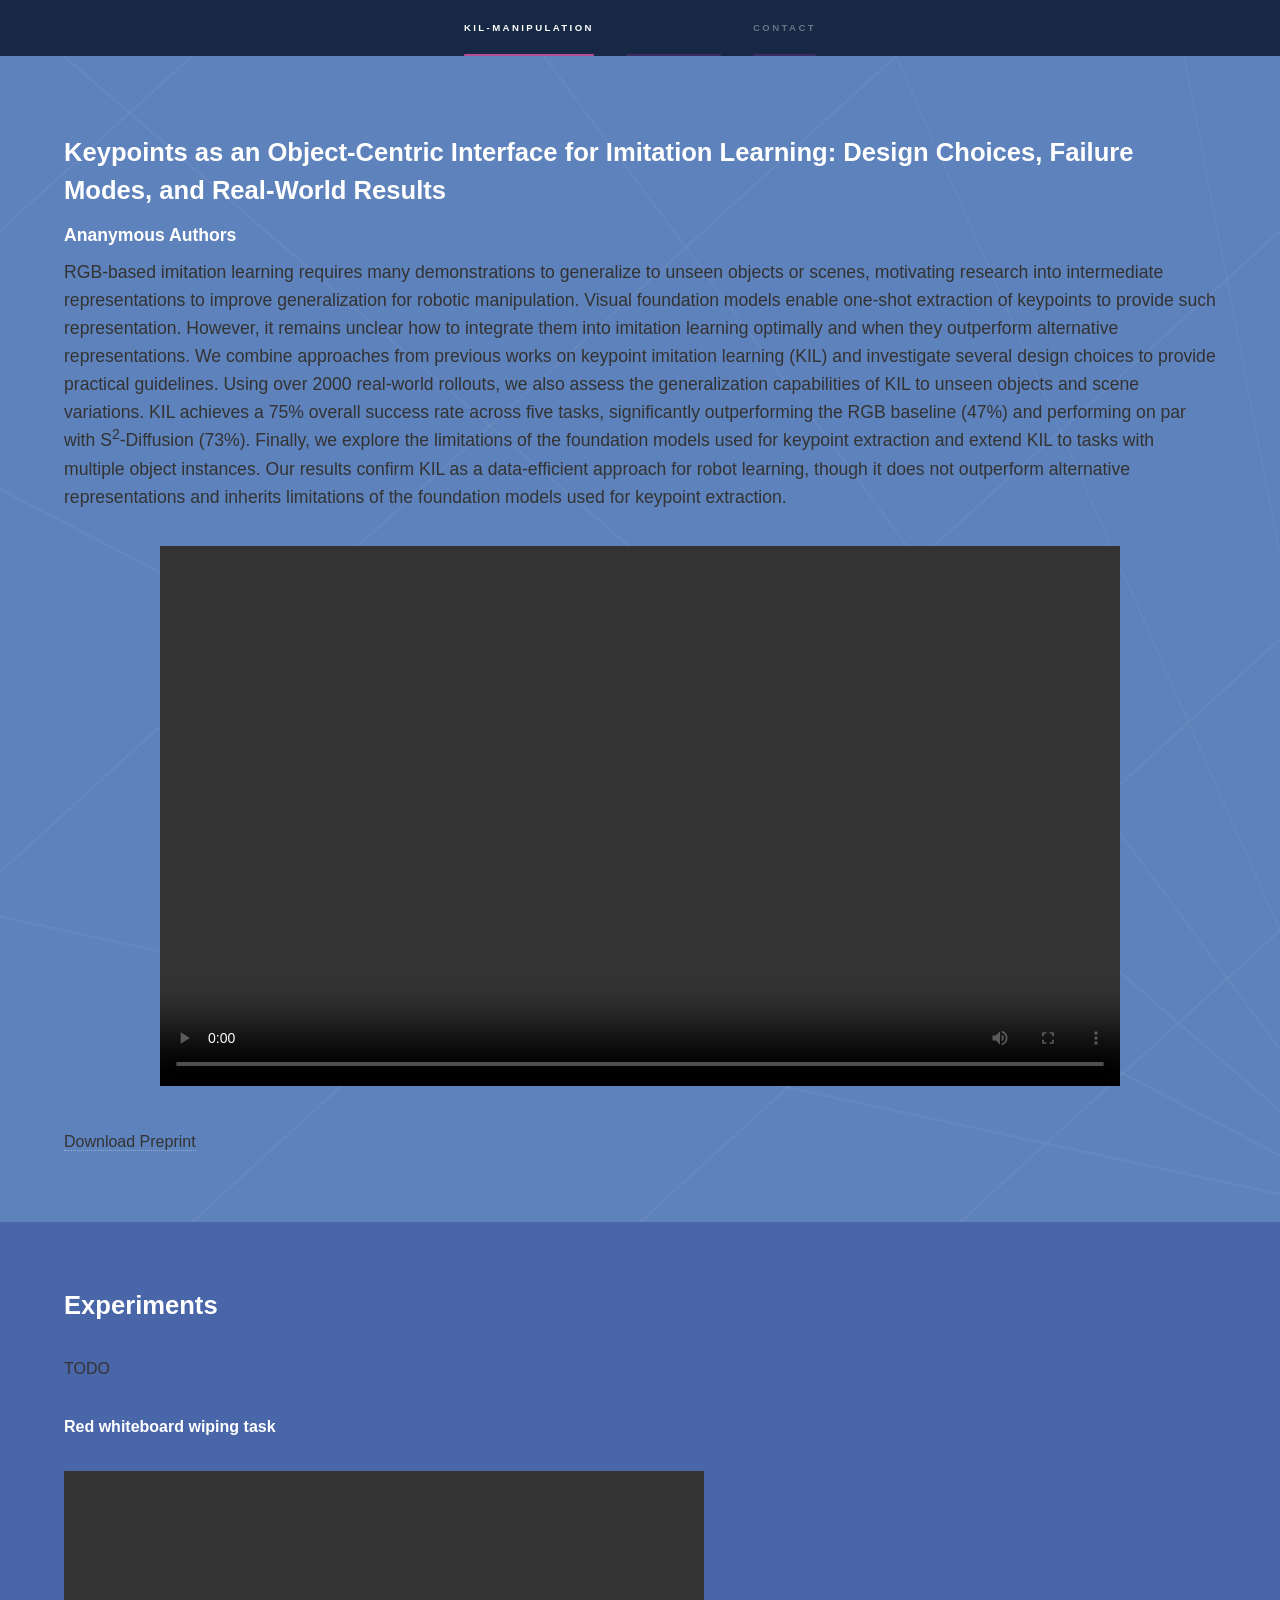
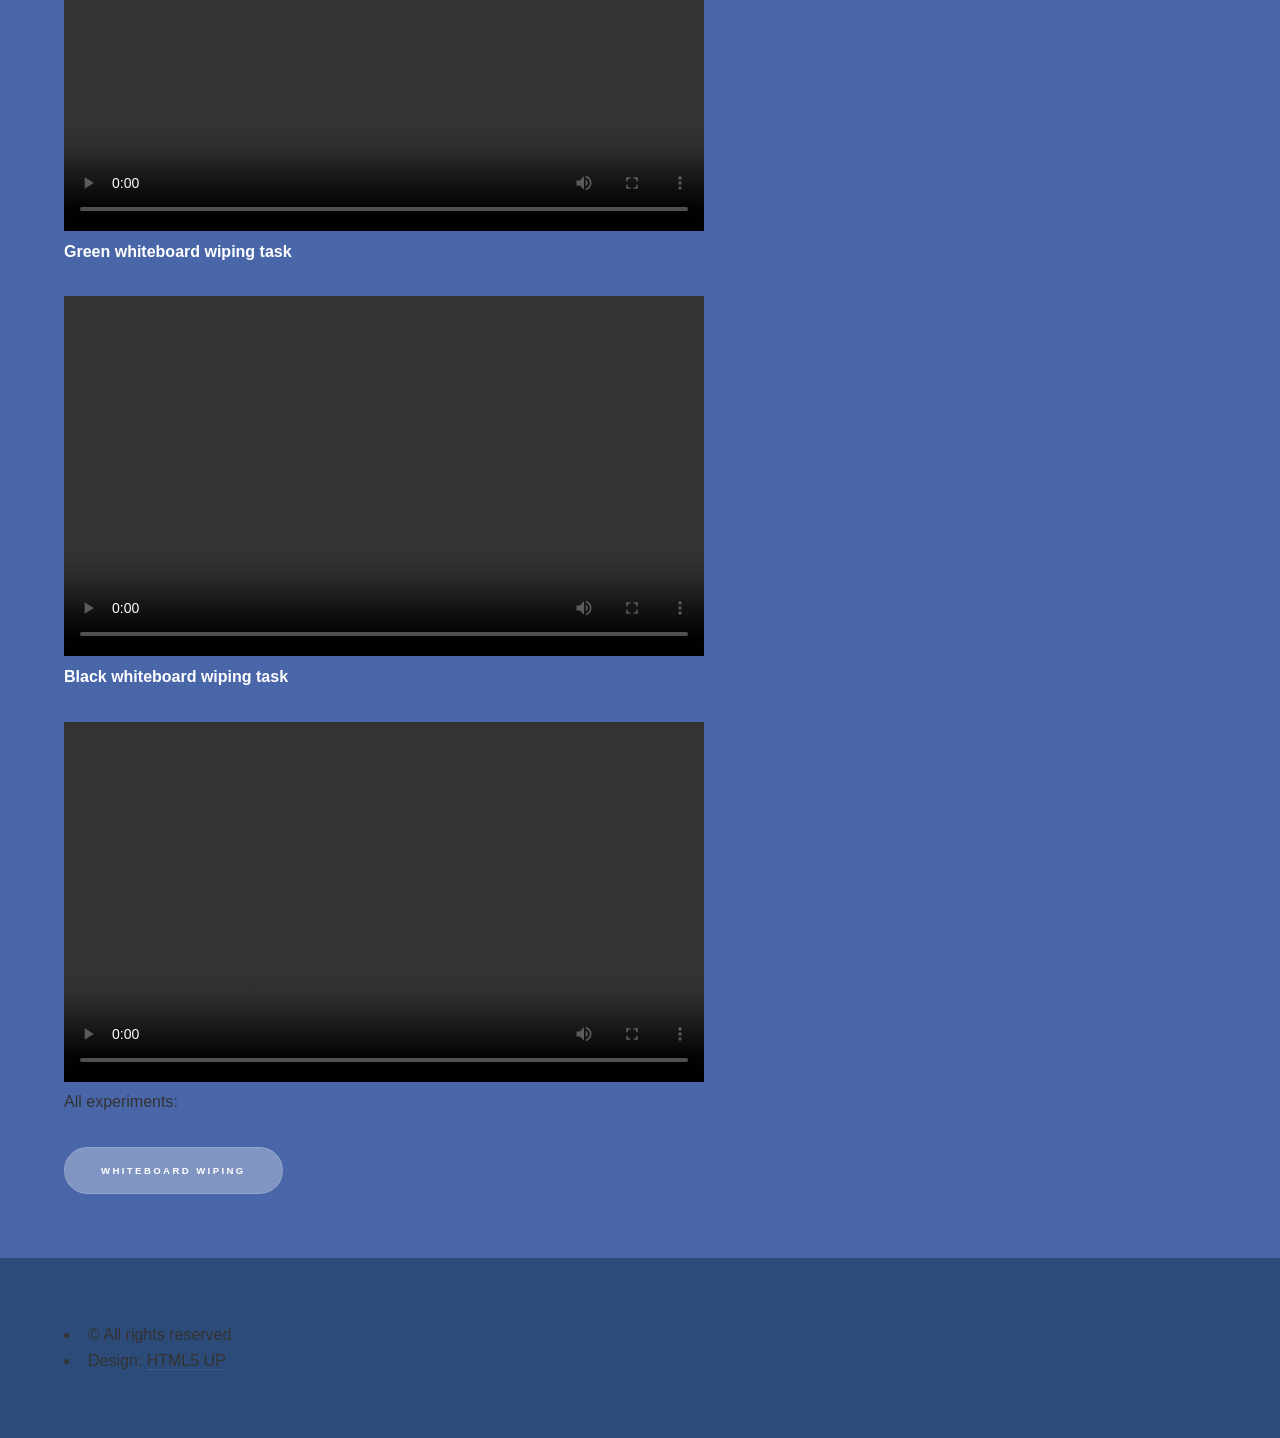
==== index.html @ c23d559e "add overview video and abstract" ====
<!DOCTYPE HTML>
<!--
	Hyperspace by HTML5 UP
	html5up.net | @ajlkn
	Free for personal and commercial use under the CCA 3.0 license (html5up.net/license)
-->
<html>
	<head>
		<title>KIL-Manipulation</title>
		<meta charset="utf-8" />
		<meta name="viewport" content="width=device-width, initial-scale=1, user-scalable=no" />
		<link rel="stylesheet" href="assets/css/main.css" />
		<link rel="stylesheet" href="https://cdnjs.cloudflare.com/ajax/libs/font-awesome/4.7.0/css/font-awesome.min.css">
		<link href="assets/css/llm.css" rel="stylesheet">
		<noscript><link rel="stylesheet" href="assets/css/noscript.css" /></noscript>
	</head>
	<body class="is-preload">

		<!-- Sidebar -->
			<section id="sidebar">
				<div class="inner">
					<nav>
						<ul>
							<li><a href="#intro">KIL-Manipulation</li>
							<li><a href="#eval">Experiments</a></li>
							<!--li><a href="#cite">How to Cite</a></li-->
							<li><a href="#contact">Contact</a></li>
						</ul>
					</nav>
				</div>
			</section>

		<!-- Wrapper -->
			<div id="wrapper">

				<!-- Intro -->
					<section id="intro" class="wrapper style1 fullscreen fade-up">
						<div class="inner">
							<h2>							<h2>Keypoints as an Object-Centric Interface for Imitation Learning: Design Choices, Failure Modes, and Real-World Results</h2>
 </h2>
							<h3>Ananymous Authors</h3>
							<p>
								RGB-based imitation learning requires many demonstrations to generalize to unseen objects or scenes, motivating research into intermediate representations to improve generalization for robotic manipulation.
								Visual foundation models enable one-shot extraction of keypoints to provide such representation. However, it remains unclear how to integrate them into imitation learning optimally and when they outperform alternative representations.
								We combine approaches from previous works on keypoint imitation learning (KIL) and investigate several design choices to provide practical guidelines. Using over 2000 real-world rollouts, we also assess the generalization capabilities of KIL to unseen objects and scene variations. KIL achieves a 75% overall success rate across five tasks, significantly outperforming the RGB baseline (47%) and performing on par with S<sup>2</sup>-Diffusion (73%). Finally, we explore the limitations of the foundation models used for keypoint extraction and extend KIL to tasks with multiple object instances.
								Our results confirm KIL as a data-efficient approach for robot learning, though it does not outperform alternative representations and inherits limitations of the foundation models used for keypoint extraction. 							<p>
							</p>
							<div class="row" style="justify-content: center;">
								<div class="video-container">
							        <video width="960" height="540" controls>
							            <source src="videos/iros_1minute.mp4" type="video/mp4">
							            Your browser does not support the video tag.
							        </video>

							    </div>

							</div>
							<p> </p>
							<a href="files/TODO.pdf" target="_blank" download="files/TODO.pdf">Download Preprint</a>
							<p> </p>
							<!--ul >
							  <li><sup>∗</sup> These authors contributed equally.</li>
							  <li><sup>1</sup> KTH Royal Institute of Technology, Stockholm, Sweden</li>
							  <li><sup>2</sup> INCAR Robotics AB, Stockholm, Sweden</li>
							</ul-->




						</div>
					</section>


					

					<!-- Eval -->
					<section id="eval" class="wrapper style3 fade-up">
						<div class="inner">
							<h2>Experiments </h2>

							<p> </p>
							<p> TODO</p>


							<div class="row">
								<div class="video-container">
							        <p><b>Red whiteboard wiping task</b> </p>
							        <video width="640" height="360" controls preload="auto">
							            <source src="videos/wiping_semantic_red_t03.mkv" type="video/mp4">
							            Your browser does not support the video tag.
							        </video>
							    </div>
							    <div class="video-container">
							        <p><b>Green whiteboard wiping task</b> </p>
							        <video width="640" height="360" controls preload="auto">
							            <source src="videos/wiping_semantic_green_t03.mkv" type="video/mp4">
							            Your browser does not support the video tag.
							        </video>
							    </div>
							    <div class="video-container">
							        <p><b>Black whiteboard wiping task</b> </p>
							        <video width="640" height="360" controls preload="auto">
							            <source src="videos/wiping_semantic_black_t03.mkv" type="video/mp4">
							            Your browser does not support the video tag.
							        </video>
							    </div>
							  
							</div>

							<p> All experiments: </p>

							
							<p> <a class="button mybutton"  href="experiments_1.html" target="_blank" > Whiteboard wiping</a> </p>

							

							

						</div>
					</section>

				
						<!-- Cite -->
					<!--section id="cite" class="wrapper style2 fade-up">

						<div class="inner">
							<h2>Use the following to cite us:</h2>
							p class="p-code"><code>@inproceedings{welle2024quest2ros, <br>
						  title={Quest2ROS: An App to Facilitate Teleoperating Robots},<br>
						  author={Welle, Michael C and Ingelhag, Nils and Lippi, Martina and Wozniak, Maciej and Gasparri, Andrea and Kragic, Danica},<br>
						  booktitle={7th International Workshop on Virtual, Augmented, and Mixed-Reality for Human-Robot Interactions},<br>
						  year={2024}
							}
</code></p>
							<p> </p>


						</div>


					</section-->


					<!-- five -->
					<!--section id="contact" class="wrapper style1 fade-up">
						<div class="inner">
							<h2>Contact</h2>
							<ul>
										<li>Michael C. Welle; mwelle(at)kth.se; KTH Royal Institute of Technology, Sweden</li>

									</ul>

						</div>
					</section-->




			</div>

		<!-- Footer -->
			<footer id="footer" class="wrapper style1-alt">
				<div class="inner">
				<ul class="copyright">
						<li>&copy; All rights reserved</li><li>Design: <a href="http://html5up.net">HTML5 UP</a></li>
					</ul>
				</div>
			</footer>

		<!-- Scripts -->
			<script src="assets/js/jquery.min.js"></script>
			<script src="assets/js/jquery.scrollex.min.js"></script>
			<script src="assets/js/jquery.scrolly.min.js"></script>
			<script src="assets/js/browser.min.js"></script>
			<script src="assets/js/breakpoints.min.js"></script>
			<script src="assets/js/util.js"></script>
			<script src="assets/js/main.js"></script>

	</body>
</html>
---- assets/css/main.css ----
@import url(fontawesome-all.min.css);

/*
	Hyperspace by HTML5 UP
	html5up.net | @ajlkn
	Free for personal and commercial use under the CCA 3.0 license (html5up.net/license)
*/

html, body, div, span, applet, object,
iframe, h1, h2, h3, h4, h5, h6, p, blockquote,
pre, a, abbr, acronym, address, big, cite,
code, del, dfn, em, img, ins, kbd, q, s, samp,
small, strike, strong, sub, sup, tt, var, b,
u, i, center, dl, dt, dd, ol, ul, li, fieldset,
form, label, legend, table, caption, tbody,
tfoot, thead, tr, th, td, article, aside,
canvas, details, embed, figure, figcaption,
footer, header, hgroup, menu, nav, output, ruby,
section, summary, time, mark, audio, video {
	margin: 0;
	padding: 0;
	border: 0;
	font-size: 100%;
	font: inherit;
	vertical-align: baseline;}

article, aside, details, figcaption, figure,
footer, header, hgroup, menu, nav, section {
	display: block;}

body {
	line-height: 1;
}

ol, ul {
	list-style: none;
}

blockquote, q {
	quotes: none;
}

	blockquote:before, blockquote:after, q:before, q:after {
		content: '';
		content: none;
	}

table {
	border-collapse: collapse;
	border-spacing: 0;
}

body {
	-webkit-text-size-adjust: none;
}

mark {
	background-color: transparent;
	color: inherit;
}

input::-moz-focus-inner {
	border: 0;
	padding: 0;
}

input, select, textarea {
	-moz-appearance: none;
	-webkit-appearance: none;
	-ms-appearance: none;
	appearance: none;
}

/* Basic */

	@-ms-viewport {
		width: device-width;
	}

	body {
		-ms-overflow-style: scrollbar;
	}

	@media screen and (max-width: 480px) {

		html, body {
			min-width: 320px;
		}

	}

	html {
		box-sizing: border-box;
	}

	*, *:before, *:after {
		box-sizing: inherit;
	}

	body {
		background: #312450;
	}

		body.is-preload *, body.is-preload *:before, body.is-preload *:after {
			-moz-animation: none !important;
			-webkit-animation: none !important;
			-ms-animation: none !important;
			animation: none !important;
			-moz-transition: none !important;
			-webkit-transition: none !important;
			-ms-transition: none !important;
			transition: none !important;
		}

/* Type */

	body, input, select, textarea {
		color: rgba(255, 255, 255, 0.55);
		font-family: Arial, Helvetica, sans-serif;
		font-size: 15pt;
		font-weight: normal;
		line-height: 1.5;
	}

		@media screen and (max-width: 1680px) {

			body, input, select, textarea {
				font-size: 13pt;
			}

		}

		@media screen and (max-width: 1280px) {

			body, input, select, textarea {
				font-size: 12pt;
			}

		}

		@media screen and (max-width: 360px) {

			body, input, select, textarea {
				font-size: 11pt;
			}

		}

	a {
		-moz-transition: color 0.2s ease, border-bottom-color 0.2s ease;
		-webkit-transition: color 0.2s ease, border-bottom-color 0.2s ease;
		-ms-transition: color 0.2s ease, border-bottom-color 0.2s ease;
		transition: color 0.2s ease, border-bottom-color 0.2s ease;
		border-bottom: dotted 1px rgba(255, 255, 255, 0.35);
		color: inherit;
		text-decoration: none;
	}

		a:hover {
			border-bottom-color: transparent;
			color: #ffffff;
		}

	strong, b {
		color: #ffffff;
		font-weight: bold;
	}

	em, i {
		font-style: italic;
	}

	p {
		margin: 0 0 2em 0;
	}

	h1, h2, h3, h4, h5, h6 {
		color: #ffffff;
		font-weight: bold;
		line-height: 1.5;
		margin: 0 0 0.5em 0;
	}

		h1 a, h2 a, h3 a, h4 a, h5 a, h6 a {
			color: inherit;
			text-decoration: none;
		}

	h1 {
		font-size: 2.75em;
	}

		h1.major {
			margin: 0 0 1.3em 0;
			position: relative;
			padding-bottom: 0.35em;
		}

			h1.major:after {
				background-image: -moz-linear-gradient(to right, #5e42a6, #b74e91);
				background-image: -webkit-linear-gradient(to right, #5e42a6, #b74e91);
				background-image: -ms-linear-gradient(to right, #5e42a6, #b74e91);
				background-image: linear-gradient(to right, #5e42a6, #b74e91);
				-moz-transition: max-width 0.2s ease;
				-webkit-transition: max-width 0.2s ease;
				-ms-transition: max-width 0.2s ease;
				transition: max-width 0.2s ease;
				border-radius: 0.2em;
				bottom: 0;
				content: '';
				height: 0.05em;
				position: absolute;
				right: 0;
				width: 100%;
			}

	h2 {
		font-size: 1.6em;
	}

	h3 {
		font-size: 1.1em;
	}

	h4 {
		font-size: 1em;
	}

	h5 {
		font-size: 0.8em;
	}

	h6 {
		font-size: 0.6em;
	}

	@media screen and (max-width: 736px) {

		h1 {
			font-size: 2em;
		}

		h2 {
			font-size: 1.25em;
		}

		h3 {
			font-size: 1em;
		}

		h4 {
			font-size: 0.8em;
		}

		h5 {
			font-size: 0.6em;
		}

		h6 {
			font-size: 0.6em;
		}

	}

	sub {
		font-size: 0.8em;
		position: relative;
		top: 0.5em;
	}

	sup {
		font-size: 0.8em;
		position: relative;
		top: -0.5em;
	}

	blockquote {
		border-left: solid 4px rgba(255, 255, 255, 0.15);
		font-style: italic;
		margin: 0 0 2em 0;
		padding: 0.5em 0 0.5em 2em;
	}

	code {
		background: rgba(255, 255, 255, 0.05);
		border-radius: 0.25em;
		border: solid 1px rgba(255, 255, 255, 0.15);
		font-family: "Courier New", monospace;
		font-size: 0.9em;
		margin: 0 0.25em;
		padding: 0.25em 0.65em;
	}

	pre {
		-webkit-overflow-scrolling: touch;
		font-family: "Courier New", monospace;
		font-size: 0.9em;
		margin: 0 0 2em 0;
	}

		pre code {
			display: block;
			line-height: 1.75em;
			padding: 1em 1.5em;
			overflow-x: auto;
		}

	hr {
		border: 0;
		border-bottom: solid 1px rgba(255, 255, 255, 0.15);
		margin: 2em 0;
	}

		hr.major {
			margin: 3em 0;
		}

	.align-left {
		text-align: left;
	}

	.align-center {
		text-align: center;
	}

	.align-right {
		text-align: right;
	}

/* Row */

	.row {
		display: flex;
		flex-wrap: wrap;
		box-sizing: border-box;
		align-items: stretch;
	}

		.row > * {
			box-sizing: border-box;
		}

		.row.gtr-uniform > * > :last-child {
			margin-bottom: 0;
		}

		.row.aln-left {
			justify-content: flex-start;
		}

		.row.aln-center {
			justify-content: center;
		}

		.row.aln-right {
			justify-content: flex-end;
		}

		.row.aln-top {
			align-items: flex-start;
		}

		.row.aln-middle {
			align-items: center;
		}

		.row.aln-bottom {
			align-items: flex-end;
		}

		.row > .imp {
			order: -1;
		}

		.row > .col-1 {
			width: 8.33333%;
		}

		.row > .off-1 {
			margin-left: 8.33333%;
		}

		.row > .col-2 {
			width: 16.66667%;
		}

		.row > .off-2 {
			margin-left: 16.66667%;
		}

		.row > .col-3 {
			width: 25%;
		}

		.row > .off-3 {
			margin-left: 25%;
		}

		.row > .col-4 {
			width: 33.33333%;
		}

		.row > .off-4 {
			margin-left: 33.33333%;
		}

		.row > .col-5 {
			width: 41.66667%;
		}

		.row > .off-5 {
			margin-left: 41.66667%;
		}

		.row > .col-6 {
			width: 50%;
		}

		.row > .off-6 {
			margin-left: 50%;
		}

		.row > .col-7 {
			width: 58.33333%;
		}

		.row > .off-7 {
			margin-left: 58.33333%;
		}

		.row > .col-8 {
			width: 66.66667%;
		}

		.row > .off-8 {
			margin-left: 66.66667%;
		}

		.row > .col-9 {
			width: 75%;
		}

		.row > .off-9 {
			margin-left: 75%;
		}

		.row > .col-10 {
			width: 83.33333%;
		}

		.row > .off-10 {
			margin-left: 83.33333%;
		}

		.row > .col-11 {
			width: 91.66667%;
		}

		.row > .off-11 {
			margin-left: 91.66667%;
		}

		.row > .col-12 {
			width: 100%;
		}

		.row > .off-12 {
			margin-left: 100%;
		}

		.row.gtr-0 {
			margin-top: 0;
			margin-left: 0em;
		}

			.row.gtr-0 > * {
				padding: 0 0 0 0em;
			}

			.row.gtr-0.gtr-uniform {
				margin-top: 0em;
			}

				.row.gtr-0.gtr-uniform > * {
					padding-top: 0em;
				}

		.row.gtr-25 {
			margin-top: 0;
			margin-left: -0.375em;
		}

			.row.gtr-25 > * {
				padding: 0 0 0 0.375em;
			}

			.row.gtr-25.gtr-uniform {
				margin-top: -0.375em;
			}

				.row.gtr-25.gtr-uniform > * {
					padding-top: 0.375em;
				}

		.row.gtr-50 {
			margin-top: 0;
			margin-left: -0.75em;
		}

			.row.gtr-50 > * {
				padding: 0 0 0 0.75em;
			}

			.row.gtr-50.gtr-uniform {
				margin-top: -0.75em;
			}

				.row.gtr-50.gtr-uniform > * {
					padding-top: 0.75em;
				}

		.row {
			margin-top: 0;
			margin-left: -1.5em;
		}

			.row > * {
				padding: 0 0 0 1.5em;
			}

			.row.gtr-uniform {
				margin-top: -1.5em;
			}

				.row.gtr-uniform > * {
					padding-top: 1.5em;
				}

		.row.gtr-150 {
			margin-top: 0;
			margin-left: -2.25em;
		}

			.row.gtr-150 > * {
				padding: 0 0 0 2.25em;
			}

			.row.gtr-150.gtr-uniform {
				margin-top: -2.25em;
			}

				.row.gtr-150.gtr-uniform > * {
					padding-top: 2.25em;
				}

		.row.gtr-200 {
			margin-top: 0;
			margin-left: -3em;
		}

			.row.gtr-200 > * {
				padding: 0 0 0 3em;
			}

			.row.gtr-200.gtr-uniform {
				margin-top: -3em;
			}

				.row.gtr-200.gtr-uniform > * {
					padding-top: 3em;
				}

		@media screen and (max-width: 1680px) {

			.row {
				display: flex;
				flex-wrap: wrap;
				box-sizing: border-box;
				align-items: stretch;
			}

				.row > * {
					box-sizing: border-box;
				}

				.row.gtr-uniform > * > :last-child {
					margin-bottom: 0;
				}

				.row.aln-left {
					justify-content: flex-start;
				}

				.row.aln-center {
					justify-content: center;
				}

				.row.aln-right {
					justify-content: flex-end;
				}

				.row.aln-top {
					align-items: flex-start;
				}

				.row.aln-middle {
					align-items: center;
				}

				.row.aln-bottom {
					align-items: flex-end;
				}

				.row > .imp-xlarge {
					order: -1;
				}

				.row > .col-1-xlarge {
					width: 8.33333%;
				}

				.row > .off-1-xlarge {
					margin-left: 8.33333%;
				}

				.row > .col-2-xlarge {
					width: 16.66667%;
				}

				.row > .off-2-xlarge {
					margin-left: 16.66667%;
				}

				.row > .col-3-xlarge {
					width: 25%;
				}

				.row > .off-3-xlarge {
					margin-left: 25%;
				}

				.row > .col-4-xlarge {
					width: 33.33333%;
				}

				.row > .off-4-xlarge {
					margin-left: 33.33333%;
				}

				.row > .col-5-xlarge {
					width: 41.66667%;
				}

				.row > .off-5-xlarge {
					margin-left: 41.66667%;
				}

				.row > .col-6-xlarge {
					width: 50%;
				}

				.row > .off-6-xlarge {
					margin-left: 50%;
				}

				.row > .col-7-xlarge {
					width: 58.33333%;
				}

				.row > .off-7-xlarge {
					margin-left: 58.33333%;
				}

				.row > .col-8-xlarge {
					width: 66.66667%;
				}

				.row > .off-8-xlarge {
					margin-left: 66.66667%;
				}

				.row > .col-9-xlarge {
					width: 75%;
				}

				.row > .off-9-xlarge {
					margin-left: 75%;
				}

				.row > .col-10-xlarge {
					width: 83.33333%;
				}

				.row > .off-10-xlarge {
					margin-left: 83.33333%;
				}

				.row > .col-11-xlarge {
					width: 91.66667%;
				}

				.row > .off-11-xlarge {
					margin-left: 91.66667%;
				}

				.row > .col-12-xlarge {
					width: 100%;
				}

				.row > .off-12-xlarge {
					margin-left: 100%;
				}

				.row.gtr-0 {
					margin-top: 0;
					margin-left: 0em;
				}

					.row.gtr-0 > * {
						padding: 0 0 0 0em;
					}

					.row.gtr-0.gtr-uniform {
						margin-top: 0em;
					}

						.row.gtr-0.gtr-uniform > * {
							padding-top: 0em;
						}

				.row.gtr-25 {
					margin-top: 0;
					margin-left: -0.375em;
				}

					.row.gtr-25 > * {
						padding: 0 0 0 0.375em;
					}

					.row.gtr-25.gtr-uniform {
						margin-top: -0.375em;
					}

						.row.gtr-25.gtr-uniform > * {
							padding-top: 0.375em;
						}

				.row.gtr-50 {
					margin-top: 0;
					margin-left: -0.75em;
				}

					.row.gtr-50 > * {
						padding: 0 0 0 0.75em;
					}

					.row.gtr-50.gtr-uniform {
						margin-top: -0.75em;
					}

						.row.gtr-50.gtr-uniform > * {
							padding-top: 0.75em;
						}

				.row {
					margin-top: 0;
					margin-left: -1.5em;
				}

					.row > * {
						padding: 0 0 0 1.5em;
					}

					.row.gtr-uniform {
						margin-top: -1.5em;
					}

						.row.gtr-uniform > * {
							padding-top: 1.5em;
						}

				.row.gtr-150 {
					margin-top: 0;
					margin-left: -2.25em;
				}

					.row.gtr-150 > * {
						padding: 0 0 0 2.25em;
					}

					.row.gtr-150.gtr-uniform {
						margin-top: -2.25em;
					}

						.row.gtr-150.gtr-uniform > * {
							padding-top: 2.25em;
						}

				.row.gtr-200 {
					margin-top: 0;
					margin-left: -3em;
				}

					.row.gtr-200 > * {
						padding: 0 0 0 3em;
					}

					.row.gtr-200.gtr-uniform {
						margin-top: -3em;
					}

						.row.gtr-200.gtr-uniform > * {
							padding-top: 3em;
						}

		}

		@media screen and (max-width: 1280px) {

			.row {
				display: flex;
				flex-wrap: wrap;
				box-sizing: border-box;
				align-items: stretch;
			}

				.row > * {
					box-sizing: border-box;
				}

				.row.gtr-uniform > * > :last-child {
					margin-bottom: 0;
				}

				.row.aln-left {
					justify-content: flex-start;
				}

				.row.aln-center {
					justify-content: center;
				}

				.row.aln-right {
					justify-content: flex-end;
				}

				.row.aln-top {
					align-items: flex-start;
				}

				.row.aln-middle {
					align-items: center;
				}

				.row.aln-bottom {
					align-items: flex-end;
				}

				.row > .imp-large {
					order: -1;
				}

				.row > .col-1-large {
					width: 8.33333%;
				}

				.row > .off-1-large {
					margin-left: 8.33333%;
				}

				.row > .col-2-large {
					width: 16.66667%;
				}

				.row > .off-2-large {
					margin-left: 16.66667%;
				}

				.row > .col-3-large {
					width: 25%;
				}

				.row > .off-3-large {
					margin-left: 25%;
				}

				.row > .col-4-large {
					width: 33.33333%;
				}

				.row > .off-4-large {
					margin-left: 33.33333%;
				}

				.row > .col-5-large {
					width: 41.66667%;
				}

				.row > .off-5-large {
					margin-left: 41.66667%;
				}

				.row > .col-6-large {
					width: 50%;
				}

				.row > .off-6-large {
					margin-left: 50%;
				}

				.row > .col-7-large {
					width: 58.33333%;
				}

				.row > .off-7-large {
					margin-left: 58.33333%;
				}

				.row > .col-8-large {
					width: 66.66667%;
				}

				.row > .off-8-large {
					margin-left: 66.66667%;
				}

				.row > .col-9-large {
					width: 75%;
				}

				.row > .off-9-large {
					margin-left: 75%;
				}

				.row > .col-10-large {
					width: 83.33333%;
				}

				.row > .off-10-large {
					margin-left: 83.33333%;
				}

				.row > .col-11-large {
					width: 91.66667%;
				}

				.row > .off-11-large {
					margin-left: 91.66667%;
				}

				.row > .col-12-large {
					width: 100%;
				}

				.row > .off-12-large {
					margin-left: 100%;
				}

				.row.gtr-0 {
					margin-top: 0;
					margin-left: 0em;
				}

					.row.gtr-0 > * {
						padding: 0 0 0 0em;
					}

					.row.gtr-0.gtr-uniform {
						margin-top: 0em;
					}

						.row.gtr-0.gtr-uniform > * {
							padding-top: 0em;
						}

				.row.gtr-25 {
					margin-top: 0;
					margin-left: -0.375em;
				}

					.row.gtr-25 > * {
						padding: 0 0 0 0.375em;
					}

					.row.gtr-25.gtr-uniform {
						margin-top: -0.375em;
					}

						.row.gtr-25.gtr-uniform > * {
							padding-top: 0.375em;
						}

				.row.gtr-50 {
					margin-top: 0;
					margin-left: -0.75em;
				}

					.row.gtr-50 > * {
						padding: 0 0 0 0.75em;
					}

					.row.gtr-50.gtr-uniform {
						margin-top: -0.75em;
					}

						.row.gtr-50.gtr-uniform > * {
							padding-top: 0.75em;
						}

				.row {
					margin-top: 0;
					margin-left: -1.5em;
				}

					.row > * {
						padding: 0 0 0 1.5em;
					}

					.row.gtr-uniform {
						margin-top: -1.5em;
					}

						.row.gtr-uniform > * {
							padding-top: 1.5em;
						}

				.row.gtr-150 {
					margin-top: 0;
					margin-left: -2.25em;
				}

					.row.gtr-150 > * {
						padding: 0 0 0 2.25em;
					}

					.row.gtr-150.gtr-uniform {
						margin-top: -2.25em;
					}

						.row.gtr-150.gtr-uniform > * {
							padding-top: 2.25em;
						}

				.row.gtr-200 {
					margin-top: 0;
					margin-left: -3em;
				}

					.row.gtr-200 > * {
						padding: 0 0 0 3em;
					}

					.row.gtr-200.gtr-uniform {
						margin-top: -3em;
					}

						.row.gtr-200.gtr-uniform > * {
							padding-top: 3em;
						}

		}

		@media screen and (max-width: 980px) {

			.row {
				display: flex;
				flex-wrap: wrap;
				box-sizing: border-box;
				align-items: stretch;
			}

				.row > * {
					box-sizing: border-box;
				}

				.row.gtr-uniform > * > :last-child {
					margin-bottom: 0;
				}

				.row.aln-left {
					justify-content: flex-start;
				}

				.row.aln-center {
					justify-content: center;
				}

				.row.aln-right {
					justify-content: flex-end;
				}

				.row.aln-top {
					align-items: flex-start;
				}

				.row.aln-middle {
					align-items: center;
				}

				.row.aln-bottom {
					align-items: flex-end;
				}

				.row > .imp-medium {
					order: -1;
				}

				.row > .col-1-medium {
					width: 8.33333%;
				}

				.row > .off-1-medium {
					margin-left: 8.33333%;
				}

				.row > .col-2-medium {
					width: 16.66667%;
				}

				.row > .off-2-medium {
					margin-left: 16.66667%;
				}

				.row > .col-3-medium {
					width: 25%;
				}

				.row > .off-3-medium {
					margin-left: 25%;
				}

				.row > .col-4-medium {
					width: 33.33333%;
				}

				.row > .off-4-medium {
					margin-left: 33.33333%;
				}

				.row > .col-5-medium {
					width: 41.66667%;
				}

				.row > .off-5-medium {
					margin-left: 41.66667%;
				}

				.row > .col-6-medium {
					width: 50%;
				}

				.row > .off-6-medium {
					margin-left: 50%;
				}

				.row > .col-7-medium {
					width: 58.33333%;
				}

				.row > .off-7-medium {
					margin-left: 58.33333%;
				}

				.row > .col-8-medium {
					width: 66.66667%;
				}

				.row > .off-8-medium {
					margin-left: 66.66667%;
				}

				.row > .col-9-medium {
					width: 75%;
				}

				.row > .off-9-medium {
					margin-left: 75%;
				}

				.row > .col-10-medium {
					width: 83.33333%;
				}

				.row > .off-10-medium {
					margin-left: 83.33333%;
				}

				.row > .col-11-medium {
					width: 91.66667%;
				}

				.row > .off-11-medium {
					margin-left: 91.66667%;
				}

				.row > .col-12-medium {
					width: 100%;
				}

				.row > .off-12-medium {
					margin-left: 100%;
				}

				.row.gtr-0 {
					margin-top: 0;
					margin-left: 0em;
				}

					.row.gtr-0 > * {
						padding: 0 0 0 0em;
					}

					.row.gtr-0.gtr-uniform {
						margin-top: 0em;
					}

						.row.gtr-0.gtr-uniform > * {
							padding-top: 0em;
						}

				.row.gtr-25 {
					margin-top: 0;
					margin-left: -0.375em;
				}

					.row.gtr-25 > * {
						padding: 0 0 0 0.375em;
					}

					.row.gtr-25.gtr-uniform {
						margin-top: -0.375em;
					}

						.row.gtr-25.gtr-uniform > * {
							padding-top: 0.375em;
						}

				.row.gtr-50 {
					margin-top: 0;
					margin-left: -0.75em;
				}

					.row.gtr-50 > * {
						padding: 0 0 0 0.75em;
					}

					.row.gtr-50.gtr-uniform {
						margin-top: -0.75em;
					}

						.row.gtr-50.gtr-uniform > * {
							padding-top: 0.75em;
						}

				.row {
					margin-top: 0;
					margin-left: -1.5em;
				}

					.row > * {
						padding: 0 0 0 1.5em;
					}

					.row.gtr-uniform {
						margin-top: -1.5em;
					}

						.row.gtr-uniform > * {
							padding-top: 1.5em;
						}

				.row.gtr-150 {
					margin-top: 0;
					margin-left: -2.25em;
				}

					.row.gtr-150 > * {
						padding: 0 0 0 2.25em;
					}

					.row.gtr-150.gtr-uniform {
						margin-top: -2.25em;
					}

						.row.gtr-150.gtr-uniform > * {
							padding-top: 2.25em;
						}

				.row.gtr-200 {
					margin-top: 0;
					margin-left: -3em;
				}

					.row.gtr-200 > * {
						padding: 0 0 0 3em;
					}

					.row.gtr-200.gtr-uniform {
						margin-top: -3em;
					}

						.row.gtr-200.gtr-uniform > * {
							padding-top: 3em;
						}

		}

		@media screen and (max-width: 736px) {

			.row {
				display: flex;
				flex-wrap: wrap;
				box-sizing: border-box;
				align-items: stretch;
			}

				.row > * {
					box-sizing: border-box;
				}

				.row.gtr-uniform > * > :last-child {
					margin-bottom: 0;
				}

				.row.aln-left {
					justify-content: flex-start;
				}

				.row.aln-center {
					justify-content: center;
				}

				.row.aln-right {
					justify-content: flex-end;
				}

				.row.aln-top {
					align-items: flex-start;
				}

				.row.aln-middle {
					align-items: center;
				}

				.row.aln-bottom {
					align-items: flex-end;
				}

				.row > .imp-small {
					order: -1;
				}

				.row > .col-1-small {
					width: 8.33333%;
				}

				.row > .off-1-small {
					margin-left: 8.33333%;
				}

				.row > .col-2-small {
					width: 16.66667%;
				}

				.row > .off-2-small {
					margin-left: 16.66667%;
				}

				.row > .col-3-small {
					width: 25%;
				}

				.row > .off-3-small {
					margin-left: 25%;
				}

				.row > .col-4-small {
					width: 33.33333%;
				}

				.row > .off-4-small {
					margin-left: 33.33333%;
				}

				.row > .col-5-small {
					width: 41.66667%;
				}

				.row > .off-5-small {
					margin-left: 41.66667%;
				}

				.row > .col-6-small {
					width: 50%;
				}

				.row > .off-6-small {
					margin-left: 50%;
				}

				.row > .col-7-small {
					width: 58.33333%;
				}

				.row > .off-7-small {
					margin-left: 58.33333%;
				}

				.row > .col-8-small {
					width: 66.66667%;
				}

				.row > .off-8-small {
					margin-left: 66.66667%;
				}

				.row > .col-9-small {
					width: 75%;
				}

				.row > .off-9-small {
					margin-left: 75%;
				}

				.row > .col-10-small {
					width: 83.33333%;
				}

				.row > .off-10-small {
					margin-left: 83.33333%;
				}

				.row > .col-11-small {
					width: 91.66667%;
				}

				.row > .off-11-small {
					margin-left: 91.66667%;
				}

				.row > .col-12-small {
					width: 100%;
				}

				.row > .off-12-small {
					margin-left: 100%;
				}

				.row.gtr-0 {
					margin-top: 0;
					margin-left: 0em;
				}

					.row.gtr-0 > * {
						padding: 0 0 0 0em;
					}

					.row.gtr-0.gtr-uniform {
						margin-top: 0em;
					}

						.row.gtr-0.gtr-uniform > * {
							padding-top: 0em;
						}

				.row.gtr-25 {
					margin-top: 0;
					margin-left: -0.375em;
				}

					.row.gtr-25 > * {
						padding: 0 0 0 0.375em;
					}

					.row.gtr-25.gtr-uniform {
						margin-top: -0.375em;
					}

						.row.gtr-25.gtr-uniform > * {
							padding-top: 0.375em;
						}

				.row.gtr-50 {
					margin-top: 0;
					margin-left: -0.75em;
				}

					.row.gtr-50 > * {
						padding: 0 0 0 0.75em;
					}

					.row.gtr-50.gtr-uniform {
						margin-top: -0.75em;
					}

						.row.gtr-50.gtr-uniform > * {
							padding-top: 0.75em;
						}

				.row {
					margin-top: 0;
					margin-left: -1.5em;
				}

					.row > * {
						padding: 0 0 0 1.5em;
					}

					.row.gtr-uniform {
						margin-top: -1.5em;
					}

						.row.gtr-uniform > * {
							padding-top: 1.5em;
						}

				.row.gtr-150 {
					margin-top: 0;
					margin-left: -2.25em;
				}

					.row.gtr-150 > * {
						padding: 0 0 0 2.25em;
					}

					.row.gtr-150.gtr-uniform {
						margin-top: -2.25em;
					}

						.row.gtr-150.gtr-uniform > * {
							padding-top: 2.25em;
						}

				.row.gtr-200 {
					margin-top: 0;
					margin-left: -3em;
				}

					.row.gtr-200 > * {
						padding: 0 0 0 3em;
					}

					.row.gtr-200.gtr-uniform {
						margin-top: -3em;
					}

						.row.gtr-200.gtr-uniform > * {
							padding-top: 3em;
						}

		}

		@media screen and (max-width: 480px) {

			.row {
				display: flex;
				flex-wrap: wrap;
				box-sizing: border-box;
				align-items: stretch;
			}

				.row > * {
					box-sizing: border-box;
				}

				.row.gtr-uniform > * > :last-child {
					margin-bottom: 0;
				}

				.row.aln-left {
					justify-content: flex-start;
				}

				.row.aln-center {
					justify-content: center;
				}

				.row.aln-right {
					justify-content: flex-end;
				}

				.row.aln-top {
					align-items: flex-start;
				}

				.row.aln-middle {
					align-items: center;
				}

				.row.aln-bottom {
					align-items: flex-end;
				}

				.row > .imp-xsmall {
					order: -1;
				}

				.row > .col-1-xsmall {
					width: 8.33333%;
				}

				.row > .off-1-xsmall {
					margin-left: 8.33333%;
				}

				.row > .col-2-xsmall {
					width: 16.66667%;
				}

				.row > .off-2-xsmall {
					margin-left: 16.66667%;
				}

				.row > .col-3-xsmall {
					width: 25%;
				}

				.row > .off-3-xsmall {
					margin-left: 25%;
				}

				.row > .col-4-xsmall {
					width: 33.33333%;
				}

				.row > .off-4-xsmall {
					margin-left: 33.33333%;
				}

				.row > .col-5-xsmall {
					width: 41.66667%;
				}

				.row > .off-5-xsmall {
					margin-left: 41.66667%;
				}

				.row > .col-6-xsmall {
					width: 50%;
				}

				.row > .off-6-xsmall {
					margin-left: 50%;
				}

				.row > .col-7-xsmall {
					width: 58.33333%;
				}

				.row > .off-7-xsmall {
					margin-left: 58.33333%;
				}

				.row > .col-8-xsmall {
					width: 66.66667%;
				}

				.row > .off-8-xsmall {
					margin-left: 66.66667%;
				}

				.row > .col-9-xsmall {
					width: 75%;
				}

				.row > .off-9-xsmall {
					margin-left: 75%;
				}

				.row > .col-10-xsmall {
					width: 83.33333%;
				}

				.row > .off-10-xsmall {
					margin-left: 83.33333%;
				}

				.row > .col-11-xsmall {
					width: 91.66667%;
				}

				.row > .off-11-xsmall {
					margin-left: 91.66667%;
				}

				.row > .col-12-xsmall {
					width: 100%;
				}

				.row > .off-12-xsmall {
					margin-left: 100%;
				}

				.row.gtr-0 {
					margin-top: 0;
					margin-left: 0em;
				}

					.row.gtr-0 > * {
						padding: 0 0 0 0em;
					}

					.row.gtr-0.gtr-uniform {
						margin-top: 0em;
					}

						.row.gtr-0.gtr-uniform > * {
							padding-top: 0em;
						}

				.row.gtr-25 {
					margin-top: 0;
					margin-left: -0.375em;
				}

					.row.gtr-25 > * {
						padding: 0 0 0 0.375em;
					}

					.row.gtr-25.gtr-uniform {
						margin-top: -0.375em;
					}

						.row.gtr-25.gtr-uniform > * {
							padding-top: 0.375em;
						}

				.row.gtr-50 {
					margin-top: 0;
					margin-left: -0.75em;
				}

					.row.gtr-50 > * {
						padding: 0 0 0 0.75em;
					}

					.row.gtr-50.gtr-uniform {
						margin-top: -0.75em;
					}

						.row.gtr-50.gtr-uniform > * {
							padding-top: 0.75em;
						}

				.row {
					margin-top: 0;
					margin-left: -1.5em;
				}

					.row > * {
						padding: 0 0 0 1.5em;
					}

					.row.gtr-uniform {
						margin-top: -1.5em;
					}

						.row.gtr-uniform > * {
							padding-top: 1.5em;
						}

				.row.gtr-150 {
					margin-top: 0;
					margin-left: -2.25em;
				}

					.row.gtr-150 > * {
						padding: 0 0 0 2.25em;
					}

					.row.gtr-150.gtr-uniform {
						margin-top: -2.25em;
					}

						.row.gtr-150.gtr-uniform > * {
							padding-top: 2.25em;
						}

				.row.gtr-200 {
					margin-top: 0;
					margin-left: -3em;
				}

					.row.gtr-200 > * {
						padding: 0 0 0 3em;
					}

					.row.gtr-200.gtr-uniform {
						margin-top: -3em;
					}

						.row.gtr-200.gtr-uniform > * {
							padding-top: 3em;
						}

		}

/* Box */

	.box {
		border-radius: 0.25em;
		border: solid 1px rgba(255, 255, 255, 0.15);
		margin-bottom: 2em;
		padding: 1.5em;
	}

		.box > :last-child,
		.box > :last-child > :last-child,
		.box > :last-child > :last-child > :last-child {
			margin-bottom: 0;
		}

		.box.alt {
			border: 0;
			border-radius: 0;
			padding: 0;
		}

/* Button */

	input[type="submit"],
	input[type="reset"],
	input[type="button"],
	button,
	.button {
		-moz-appearance: none;
		-webkit-appearance: none;
		-ms-appearance: none;
		appearance: none;
		-moz-transition: border-color 0.2s ease;
		-webkit-transition: border-color 0.2s ease;
		-ms-transition: border-color 0.2s ease;
		transition: border-color 0.2s ease;
		background-color: #ffffff4f;
		border: solid 1px !important;
		border-color: rgba(255, 255, 255, 0.15) !important;
		border-radius: 3em;
		color: #ffffff !important;
		cursor: pointer;
		display: inline-block;
		font-size: 0.6em;
		font-weight: bold;
		height: calc(4.75em + 2px);
		letter-spacing: 0.25em;
		line-height: 4.75em;
		outline: 0;
		padding: 0 3.75em;
		position: relative;
		text-align: center;
		text-decoration: none;
		text-transform: uppercase;
		white-space: nowrap;
	}

		input[type="submit"]:after,
		input[type="reset"]:after,
		input[type="button"]:after,
		button:after,
		.button:after {
			-moz-transform: scale(0.25);
			-webkit-transform: scale(0.25);
			-ms-transform: scale(0.25);
			transform: scale(0.25);
			pointer-events: none;
			-moz-transition: opacity 0.2s ease, -moz-transform 0.2s ease;
			-webkit-transition: opacity 0.2s ease, -webkit-transform 0.2s ease;
			-ms-transition: opacity 0.2s ease, -ms-transform 0.2s ease;
			transition: opacity 0.2s ease, transform 0.2s ease;
			background: #ffffff;
			border-radius: 3em;
			content: '';
			height: 100%;
			left: 0;
			opacity: 0;
			position: absolute;
			top: 0;
			width: 100%;
		}

		input[type="submit"].icon:before,
		input[type="reset"].icon:before,
		input[type="button"].icon:before,
		button.icon:before,
		.button.icon:before {
			margin-right: 0.75em;
		}

		input[type="submit"].fit,
		input[type="reset"].fit,
		input[type="button"].fit,
		button.fit,
		.button.fit {
			width: 100%;
		}

		input[type="submit"].small,
		input[type="reset"].small,
		input[type="button"].small,
		button.small,
		.button.small {
			font-size: 0.4em;
		}

		input[type="submit"].large,
		input[type="reset"].large,
		input[type="button"].large,
		button.large,
		.button.large {
			font-size: 0.8em;
		}

		input[type="submit"].primary,
		input[type="reset"].primary,
		input[type="button"].primary,
		button.primary,
		.button.primary {
			background-color: #ffffff;
			color: #312450 !important;
		}

			input[type="submit"].primary:after,
			input[type="reset"].primary:after,
			input[type="button"].primary:after,
			button.primary:after,
			.button.primary:after {
				display: none;
			}

		input[type="submit"].disabled, input[type="submit"]:disabled,
		input[type="reset"].disabled,
		input[type="reset"]:disabled,
		input[type="button"].disabled,
		input[type="button"]:disabled,
		button.disabled,
		button:disabled,
		.button.disabled,
		.button:disabled {
			cursor: default;
			opacity: 0.5;
			pointer-events: none;
		}

		input[type="submit"]:hover,
		input[type="reset"]:hover,
		input[type="button"]:hover,
		button:hover,
		.button:hover {
			border-color: rgba(255, 255, 255, 0.55) !important;
		}

			input[type="submit"]:hover:after,
			input[type="reset"]:hover:after,
			input[type="button"]:hover:after,
			button:hover:after,
			.button:hover:after {
				opacity: 0.05;
				-moz-transform: scale(1);
				-webkit-transform: scale(1);
				-ms-transform: scale(1);
				transform: scale(1);
			}

			input[type="submit"]:hover:active,
			input[type="reset"]:hover:active,
			input[type="button"]:hover:active,
			button:hover:active,
			.button:hover:active {
				border-color: #ffffff !important;
			}

				input[type="submit"]:hover:active:after,
				input[type="reset"]:hover:active:after,
				input[type="button"]:hover:active:after,
				button:hover:active:after,
				.button:hover:active:after {
					opacity: 0.1;
				}

/* Features */

	.features {
		display: -moz-flex;
		display: -webkit-flex;
		display: -ms-flex;
		display: flex;
		-moz-flex-wrap: wrap;
		-webkit-flex-wrap: wrap;
		-ms-flex-wrap: wrap;
		flex-wrap: wrap;
		border-radius: 0.25em;
		border: solid 1px rgba(255, 255, 255, 0.15);
		background: rgba(255, 255, 255, 0.05);
		margin: 0 0 2em 0;
	}

		.features section {
			padding: 3.5em 3em 1em 7em ;
			width: 50%;
			border-top: solid 1px rgba(255, 255, 255, 0.15);
			position: relative;
		}

			.features section:nth-child(-n + 2) {
				border-top-width: 0;
			}

			.features section:nth-child(2n) {
				border-left: solid 1px rgba(255, 255, 255, 0.15);
			}

			.features section .icon {
				-moz-transition: opacity 0.5s ease, -moz-transform 0.5s ease;
				-webkit-transition: opacity 0.5s ease, -webkit-transform 0.5s ease;
				-ms-transition: opacity 0.5s ease, -ms-transform 0.5s ease;
				transition: opacity 0.5s ease, transform 0.5s ease;
				-moz-transition-delay: 1s;
				-webkit-transition-delay: 1s;
				-ms-transition-delay: 1s;
				transition-delay: 1s;
				-moz-transform: scale(1);
				-webkit-transform: scale(1);
				-ms-transform: scale(1);
				transform: scale(1);
				position: absolute;
				left: 3em;
				top: 3em;
				opacity: 1;
			}

			.features section:nth-child(1) .icon {
				-moz-transition-delay: 0.15s;
				-webkit-transition-delay: 0.15s;
				-ms-transition-delay: 0.15s;
				transition-delay: 0.15s;
			}

			.features section:nth-child(2) .icon {
				-moz-transition-delay: 0.3s;
				-webkit-transition-delay: 0.3s;
				-ms-transition-delay: 0.3s;
				transition-delay: 0.3s;
			}

			.features section:nth-child(3) .icon {
				-moz-transition-delay: 0.45s;
				-webkit-transition-delay: 0.45s;
				-ms-transition-delay: 0.45s;
				transition-delay: 0.45s;
			}

			.features section:nth-child(4) .icon {
				-moz-transition-delay: 0.6s;
				-webkit-transition-delay: 0.6s;
				-ms-transition-delay: 0.6s;
				transition-delay: 0.6s;
			}

			.features section:nth-child(5) .icon {
				-moz-transition-delay: 0.75s;
				-webkit-transition-delay: 0.75s;
				-ms-transition-delay: 0.75s;
				transition-delay: 0.75s;
			}

			.features section:nth-child(6) .icon {
				-moz-transition-delay: 0.9s;
				-webkit-transition-delay: 0.9s;
				-ms-transition-delay: 0.9s;
				transition-delay: 0.9s;
			}

			.features section:nth-child(7) .icon {
				-moz-transition-delay: 1.05s;
				-webkit-transition-delay: 1.05s;
				-ms-transition-delay: 1.05s;
				transition-delay: 1.05s;
			}

			.features section:nth-child(8) .icon {
				-moz-transition-delay: 1.2s;
				-webkit-transition-delay: 1.2s;
				-ms-transition-delay: 1.2s;
				transition-delay: 1.2s;
			}

			.features section:nth-child(9) .icon {
				-moz-transition-delay: 1.35s;
				-webkit-transition-delay: 1.35s;
				-ms-transition-delay: 1.35s;
				transition-delay: 1.35s;
			}

			.features section:nth-child(10) .icon {
				-moz-transition-delay: 1.5s;
				-webkit-transition-delay: 1.5s;
				-ms-transition-delay: 1.5s;
				transition-delay: 1.5s;
			}

			.features section:nth-child(11) .icon {
				-moz-transition-delay: 1.65s;
				-webkit-transition-delay: 1.65s;
				-ms-transition-delay: 1.65s;
				transition-delay: 1.65s;
			}

			.features section:nth-child(12) .icon {
				-moz-transition-delay: 1.8s;
				-webkit-transition-delay: 1.8s;
				-ms-transition-delay: 1.8s;
				transition-delay: 1.8s;
			}

			.features section:nth-child(13) .icon {
				-moz-transition-delay: 1.95s;
				-webkit-transition-delay: 1.95s;
				-ms-transition-delay: 1.95s;
				transition-delay: 1.95s;
			}

			.features section:nth-child(14) .icon {
				-moz-transition-delay: 2.1s;
				-webkit-transition-delay: 2.1s;
				-ms-transition-delay: 2.1s;
				transition-delay: 2.1s;
			}

			.features section:nth-child(15) .icon {
				-moz-transition-delay: 2.25s;
				-webkit-transition-delay: 2.25s;
				-ms-transition-delay: 2.25s;
				transition-delay: 2.25s;
			}

			.features section:nth-child(16) .icon {
				-moz-transition-delay: 2.4s;
				-webkit-transition-delay: 2.4s;
				-ms-transition-delay: 2.4s;
				transition-delay: 2.4s;
			}

			.features section:nth-child(17) .icon {
				-moz-transition-delay: 2.55s;
				-webkit-transition-delay: 2.55s;
				-ms-transition-delay: 2.55s;
				transition-delay: 2.55s;
			}

			.features section:nth-child(18) .icon {
				-moz-transition-delay: 2.7s;
				-webkit-transition-delay: 2.7s;
				-ms-transition-delay: 2.7s;
				transition-delay: 2.7s;
			}

			.features section:nth-child(19) .icon {
				-moz-transition-delay: 2.85s;
				-webkit-transition-delay: 2.85s;
				-ms-transition-delay: 2.85s;
				transition-delay: 2.85s;
			}

			.features section:nth-child(20) .icon {
				-moz-transition-delay: 3s;
				-webkit-transition-delay: 3s;
				-ms-transition-delay: 3s;
				transition-delay: 3s;
			}

		.features.inactive section .icon {
			-moz-transform: scale(0.5);
			-webkit-transform: scale(0.5);
			-ms-transform: scale(0.5);
			transform: scale(0.5);
			opacity: 0;
		}

		@media screen and (max-width: 980px) {

			.features {
				display: block;
			}

				.features section {
					border-top-width: 1px !important;
					border-left-width: 0 !important;
					width: 100%;
				}

					.features section:first-child {
						border-top-width: 0 !important;
					}

		}

		@media screen and (max-width: 736px) {

			.features section {
				padding: 2.5em 1.5em 0.1em 5.5em ;
			}

				.features section .icon {
					left: 1.5em;
					top: 2em;
				}

		}

		@media screen and (max-width: 480px) {

			.features section {
				padding: 2em 1.5em 0.1em 1.5em ;
			}

				.features section .icon {
					left: 0;
					position: relative;
					top: 0;
				}

		}

/* Form */

	form {
		margin: 0 0 2em 0;
	}

		form > :last-child {
			margin-bottom: 0;
		}

		form > .fields {
			display: -moz-flex;
			display: -webkit-flex;
			display: -ms-flex;
			display: flex;
			-moz-flex-wrap: wrap;
			-webkit-flex-wrap: wrap;
			-ms-flex-wrap: wrap;
			flex-wrap: wrap;
			width: calc(100% + 3em);
			margin: -1.5em 0 2em -1.5em;
		}

			form > .fields > .field {
				-moz-flex-grow: 0;
				-webkit-flex-grow: 0;
				-ms-flex-grow: 0;
				flex-grow: 0;
				-moz-flex-shrink: 0;
				-webkit-flex-shrink: 0;
				-ms-flex-shrink: 0;
				flex-shrink: 0;
				padding: 1.5em 0 0 1.5em;
				width: calc(100% - 1.5em);
			}

				form > .fields > .field.half {
					width: calc(50% - 0.75em);
				}

				form > .fields > .field.third {
					width: calc(100%/3 - 0.5em);
				}

				form > .fields > .field.quarter {
					width: calc(25% - 0.375em);
				}

		@media screen and (max-width: 480px) {

			form > .fields {
				width: calc(100% + 3em);
				margin: -1.5em 0 2em -1.5em;
			}

				form > .fields > .field {
					padding: 1.5em 0 0 1.5em;
					width: calc(100% - 1.5em);
				}

					form > .fields > .field.half {
						width: calc(100% - 1.5em);
					}

					form > .fields > .field.third {
						width: calc(100% - 1.5em);
					}

					form > .fields > .field.quarter {
						width: calc(100% - 1.5em);
					}

		}

	label {
		color: #ffffff;
		font-weight: bold;
		line-height: 1.5;
		margin: 0 0 0.7em 0;
		display: block;
		font-size: 1.1em;
	}

	input[type="text"],
	input[type="password"],
	input[type="email"],
	input[type="tel"],
	select,
	textarea {
		-moz-appearance: none;
		-webkit-appearance: none;
		-ms-appearance: none;
		appearance: none;
		background: rgba(255, 255, 255, 0.05);
		border-radius: 0.25em;
		border: none;
		border: solid 1px rgba(255, 255, 255, 0.15);
		color: inherit;
		display: block;
		outline: 0;
		padding: 0 1em;
		text-decoration: none;
		width: 100%;
	}

		input[type="text"]:invalid,
		input[type="password"]:invalid,
		input[type="email"]:invalid,
		input[type="tel"]:invalid,
		select:invalid,
		textarea:invalid {
			box-shadow: none;
		}

		input[type="text"]:focus,
		input[type="password"]:focus,
		input[type="email"]:focus,
		input[type="tel"]:focus,
		select:focus,
		textarea:focus {
			border-color: #ffffff;
			box-shadow: 0 0 0 1px #ffffff;
		}

	select {
		background-image: url("data:image/svg+xml;charset=utf8,%3Csvg xmlns='http://www.w3.org/2000/svg' width='40' height='40' preserveAspectRatio='none' viewBox='0 0 40 40'%3E%3Cpath d='M9.4,12.3l10.4,10.4l10.4-10.4c0.2-0.2,0.5-0.4,0.9-0.4c0.3,0,0.6,0.1,0.9,0.4l3.3,3.3c0.2,0.2,0.4,0.5,0.4,0.9 c0,0.4-0.1,0.6-0.4,0.9L20.7,31.9c-0.2,0.2-0.5,0.4-0.9,0.4c-0.3,0-0.6-0.1-0.9-0.4L4.3,17.3c-0.2-0.2-0.4-0.5-0.4-0.9 c0-0.4,0.1-0.6,0.4-0.9l3.3-3.3c0.2-0.2,0.5-0.4,0.9-0.4S9.1,12.1,9.4,12.3z' fill='rgba(255, 255, 255, 0.15)' /%3E%3C/svg%3E");
		background-size: 1.25rem;
		background-repeat: no-repeat;
		background-position: calc(100% - 1rem) center;
		height: 2.75em;
		padding-right: 2.75em;
		text-overflow: ellipsis;
	}

		select option {
			color: #ffffff;
			background: #312450;
		}

		select:focus::-ms-value {
			background-color: transparent;
		}

		select::-ms-expand {
			display: none;
		}

	input[type="text"],
	input[type="password"],
	input[type="email"],
	select {
		height: 2.75em;
	}

	textarea {
		padding: 0.75em 1em;
	}

		body.is-ie textarea {
			min-height: 10em;
		}

	input[type="checkbox"],
	input[type="radio"] {
		-moz-appearance: none;
		-webkit-appearance: none;
		-ms-appearance: none;
		appearance: none;
		display: block;
		float: left;
		margin-right: -2em;
		opacity: 0;
		width: 1em;
		z-index: -1;
	}

		input[type="checkbox"] + label,
		input[type="radio"] + label {
			text-decoration: none;
			color: rgba(255, 255, 255, 0.55);
			cursor: pointer;
			display: inline-block;
			font-size: 1em;
			font-weight: normal;
			padding-left: 2.4em;
			padding-right: 0.75em;
			position: relative;
		}

			input[type="checkbox"] + label:before,
			input[type="radio"] + label:before {
				-moz-osx-font-smoothing: grayscale;
				-webkit-font-smoothing: antialiased;
				display: inline-block;
				font-style: normal;
				font-variant: normal;
				text-rendering: auto;
				line-height: 1;
				text-transform: none !important;
				font-family: 'Font Awesome 5 Free';
				font-weight: 900;
			}

			input[type="checkbox"] + label:before,
			input[type="radio"] + label:before {
				background: rgba(255, 255, 255, 0.05);
				border-radius: 0.25em;
				border: solid 1px rgba(255, 255, 255, 0.15);
				content: '';
				display: inline-block;
				font-size: 0.8em;
				height: 2.0625em;
				left: 0;
				line-height: 2.0625em;
				position: absolute;
				text-align: center;
				top: 0;
				width: 2.0625em;
			}

		input[type="checkbox"]:checked + label:before,
		input[type="radio"]:checked + label:before {
			background: #ffffff;
			border-color: #ffffff;
			color: #b74e91;
			content: '\f00c';
		}

		input[type="checkbox"]:focus + label:before,
		input[type="radio"]:focus + label:before {
			border-color: #ffffff;
			box-shadow: 0 0 0 1px #ffffff;
		}

	input[type="checkbox"] + label:before {
		border-radius: 0.25em;
	}

	input[type="radio"] + label:before {
		border-radius: 100%;
	}

	::-webkit-input-placeholder {
		color: rgba(255, 255, 255, 0.35) !important;
		opacity: 1.0;
	}

	:-moz-placeholder {
		color: rgba(255, 255, 255, 0.35) !important;
		opacity: 1.0;
	}

	::-moz-placeholder {
		color: rgba(255, 255, 255, 0.35) !important;
		opacity: 1.0;
	}

	:-ms-input-placeholder {
		color: rgba(255, 255, 255, 0.35) !important;
		opacity: 1.0;
	}

/* Icon */

	.icon {
		text-decoration: none;
		border-bottom: none;
		position: relative;
	}

		.icon:before {
			-moz-osx-font-smoothing: grayscale;
			-webkit-font-smoothing: antialiased;
			display: inline-block;
			font-style: normal;
			font-variant: normal;
			text-rendering: auto;
			line-height: 1;
			text-transform: none !important;
			font-family: 'Font Awesome 5 Free';
			font-weight: 400;
		}

		.icon > .label {
			display: none;
		}

		.icon:before {
			line-height: inherit;
		}

		.icon.solid:before {
			font-weight: 900;
		}

		.icon.brands:before {
			font-family: 'Font Awesome 5 Brands';
		}

		.icon.major {
			width: 2.5em;
			height: 2.5em;
			display: block;
			background: #ffffff;
			border-radius: 100%;
			color: #312450;
			text-align: center;
			line-height: 2.5em;
			margin: 0 0 1.3em 0;
		}

			.icon.major:before {
				font-size: 1.25em;
			}

				.wrapper.style1 .icon.major:before {
					color: #5e42a6;
				}

				.wrapper.style1-alt .icon.major:before {
					color: #493382;
				}

				.wrapper.style2 .icon.major:before {
					color: #5052b5;
				}

				.wrapper.style2-alt .icon.major:before {
					color: #3e4094;
				}

				.wrapper.style3 .icon.major:before {
					color: #b74e91;
				}

				.wrapper.style3-alt .icon.major:before {
					color: #953d75;
				}

				.wrapper.style7 .icon.major:before {
					color: rgba(25, 40, 67, 255);
				}

				.wrapper.style7-alt .icon.major:before {
					color: rgba(25, 40, 67, 255);
				}



/* Image */

	.image {
		border-radius: 0.25em;
		border: 0;
		display: inline-block;
		position: relative;
	}

		.image img {
			border-radius: 0.25em;
			display: block;
		}

		.image.left, .image.right {
			max-width: 40%;
		}

			.image.left img, .image.right img {
				width: 100%;
			}

		.image.left {
			float: left;
			margin: 0 1.5em 1em 0;
			top: 0.25em;
		}

		.image.right {
			float: right;
			margin: 0 0 1em 1.5em;
			top: 0.25em;
		}

		.image.fit {
			display: block;
			margin: 0 0 2em 0;
			width: 100%;
		}

			.image.fit img {
				width: 100%;
			}

		.image.main {
			display: block;
			margin: 0 0 3em 0;
			width: 100%;
		}

			.image.main img {
				width: 100%;
			}

/* List */

	ol {
		list-style: decimal;
		margin: 0 0 2em 0;
		padding-left: 1.25em;
	}

		ol li {
			padding-left: 0.25em;
		}

	ul {
		list-style: disc;
		margin: 0 0 2em 0;
		padding-left: 1em;
	}

		ul li {
			padding-left: 0.5em;
		}

		ul.alt {
			list-style: none;
			padding-left: 0;
		}

			ul.alt li {
				border-top: solid 1px rgba(255, 255, 255, 0.15);
				padding: 0.5em 0;
			}

				ul.alt li:first-child {
					border-top: 0;
					padding-top: 0;
				}

	dl {
		margin: 0 0 2em 0;
	}

		dl dt {
			display: block;
			font-weight: bold;
			margin: 0 0 1em 0;
		}

		dl dd {
			margin-left: 2em;
		}

/* Actions */

	ul.actions {
		display: -moz-flex;
		display: -webkit-flex;
		display: -ms-flex;
		display: flex;
		cursor: default;
		list-style: none;
		margin-left: -1em;
		padding-left: 0;
	}

		ul.actions li {
			padding: 0 0 0 1em;
			vertical-align: middle;
		}

		ul.actions.special {
			-moz-justify-content: center;
			-webkit-justify-content: center;
			-ms-justify-content: center;
			justify-content: center;
			width: 100%;
			margin-left: 0;
		}

			ul.actions.special li:first-child {
				padding-left: 0;
			}

		ul.actions.stacked {
			-moz-flex-direction: column;
			-webkit-flex-direction: column;
			-ms-flex-direction: column;
			flex-direction: column;
			margin-left: 0;
		}

			ul.actions.stacked li {
				padding: 1.3em 0 0 0;
			}

				ul.actions.stacked li:first-child {
					padding-top: 0;
				}

		ul.actions.fit {
			width: calc(100% + 1em);
		}

			ul.actions.fit li {
				-moz-flex-grow: 1;
				-webkit-flex-grow: 1;
				-ms-flex-grow: 1;
				flex-grow: 1;
				-moz-flex-shrink: 1;
				-webkit-flex-shrink: 1;
				-ms-flex-shrink: 1;
				flex-shrink: 1;
				width: 100%;
			}

				ul.actions.fit li > * {
					width: 100%;
				}

			ul.actions.fit.stacked {
				width: 100%;
			}

		@media screen and (max-width: 480px) {

			ul.actions:not(.fixed) {
				-moz-flex-direction: column;
				-webkit-flex-direction: column;
				-ms-flex-direction: column;
				flex-direction: column;
				margin-left: 0;
				width: 100% !important;
			}

				ul.actions:not(.fixed) li {
					-moz-flex-grow: 1;
					-webkit-flex-grow: 1;
					-ms-flex-grow: 1;
					flex-grow: 1;
					-moz-flex-shrink: 1;
					-webkit-flex-shrink: 1;
					-ms-flex-shrink: 1;
					flex-shrink: 1;
					padding: 1em 0 0 0;
					text-align: center;
					width: 100%;
				}

					ul.actions:not(.fixed) li > * {
						width: 100%;
					}

					ul.actions:not(.fixed) li:first-child {
						padding-top: 0;
					}

					ul.actions:not(.fixed) li input[type="submit"],
					ul.actions:not(.fixed) li input[type="reset"],
					ul.actions:not(.fixed) li input[type="button"],
					ul.actions:not(.fixed) li button,
					ul.actions:not(.fixed) li .button {
						width: 100%;
					}

						ul.actions:not(.fixed) li input[type="submit"].icon:before,
						ul.actions:not(.fixed) li input[type="reset"].icon:before,
						ul.actions:not(.fixed) li input[type="button"].icon:before,
						ul.actions:not(.fixed) li button.icon:before,
						ul.actions:not(.fixed) li .button.icon:before {
							margin-left: -0.5rem;
						}

		}

/* Contact */

	ul.contact {
		list-style: none;
		padding: 0;
	}

		ul.contact > li {
			padding: 0;
			margin: 1.5em 0 0 0;
		}

			ul.contact > li:first-child {
				margin-top: 0;
			}

/* Icons */

	ul.icons {
		cursor: default;
		list-style: none;
		padding-left: 0;
	}

		ul.icons li {
			display: inline-block;
			padding: 0 0.75em 0 0;
		}

			ul.icons li:last-child {
				padding-right: 0;
			}

			ul.icons li > a, ul.icons li > span {
				border: 0;
			}

				ul.icons li > a .label, ul.icons li > span .label {
					display: none;
				}

/* Menu */

	ul.menu {
		list-style: none;
		padding: 0;
	}

		ul.menu > li {
			border-left: solid 1px rgba(255, 255, 255, 0.15);
			display: inline-block;
			line-height: 1;
			margin-left: 1.5em;
			padding: 0 0 0 1.5em;
		}

			ul.menu > li:first-child {
				border-left: 0;
				margin: 0;
				padding-left: 0;
			}

		@media screen and (max-width: 480px) {

			ul.menu > li {
				border-left: 0;
				display: block;
				line-height: inherit;
				margin: 0.5em 0 0 0;
				padding-left: 0;
			}

		}

/* Section/Article */

	section.special, article.special {
		text-align: center;
	}

	header p {
		color: #162844;
		position: relative;
		margin: 0 0 1.5em 0;
	}

	header h2 + p {
		font-size: 1.25em;
		margin-top: -1em;
		line-height: 1.5em;
	}

	header h3 + p {
		font-size: 1.1em;
		margin-top: -0.8em;
		line-height: 1.5em;
	}

	header h4 + p,
	header h5 + p,
	header h6 + p {
		font-size: 0.9em;
		margin-top: -0.6em;
		line-height: 1.5em;
	}

/* Split */

	.split {
		display: -moz-flex;
		display: -webkit-flex;
		display: -ms-flex;
		display: flex;
	}

		.split > * {
			width: calc(50% - 2.5em);
		}

		.split > :nth-child(2n - 1) {
			padding-right: 2.5em;
			border-right: solid 1px rgba(255, 255, 255, 0.15);
		}

		.split > :nth-child(2n) {
			padding-left: 2.5em;
		}

		.split.style1 > :nth-child(2n - 1) {
			width: calc(66.66666% - 2.5em);
		}

		.split.style1 > :nth-child(2n) {
			width: calc(33.33333% - 2.5em);
		}

		@media screen and (max-width: 1680px) {

			.split > * {
				width: calc(50% - 2em);
			}

			.split > :nth-child(2n - 1) {
				padding-right: 2em;
			}

			.split > :nth-child(2n) {
				padding-left: 2em;
			}

			.split.style1 > :nth-child(2n - 1) {
				width: calc(66.66666% - 2em);
			}

			.split.style1 > :nth-child(2n) {
				width: calc(33.33333% - 2em);
			}

		}

		@media screen and (max-width: 980px) {

			.split {
				display: block;
			}

				.split > * {
					border-top: solid 1px rgba(255, 255, 255, 0.15);
					margin: 4em 0 0 0;
					padding: 4em 0 0 0;
					width: 100% !important;
				}

				.split > :nth-child(2n - 1) {
					border-right: 0;
					padding-right: 0;
				}

				.split > :nth-child(2n) {
					padding-left: 0;
				}

				.split > :first-child {
					border-top: 0;
					margin-top: 0;
					padding-top: 0;
				}

		}

		@media screen and (max-width: 736px) {

			.split > * {
				margin: 3em 0 0 0;
				padding: 3em 0 0 0;
			}

		}

/* Spotlights */

	.spotlights > section {
		display: -moz-flex;
		display: -webkit-flex;
		display: -ms-flex;
		display: flex;
		-moz-flex-direction: row;
		-webkit-flex-direction: row;
		-ms-flex-direction: row;
		flex-direction: row;
		min-height: 22.5em;
	}

		body.is-ie .spotlights > section {
			min-height: 0;
		}

		.spotlights > section > .image {
			background-position: center center;
			background-size: cover;
			border-radius: 0;
			display: block;
			position: relative;
			width: 25em;
		}

			.spotlights > section > .image img {
				border-radius: 0;
				display: block;
			}

			.spotlights > section > .image:before {
				-moz-transition: opacity 1s ease;
				-webkit-transition: opacity 1s ease;
				-ms-transition: opacity 1s ease;
				transition: opacity 1s ease;
				background: rgba(49, 36, 80, 0.9);
				content: '';
				display: block;
				height: 100%;
				left: 0;
				opacity: 0;
				position: absolute;
				top: 0;
				width: 100%;
			}

		.spotlights > section > .content {
			padding: 4em 5em 2em 5em ;
			display: -moz-flex;
			display: -webkit-flex;
			display: -ms-flex;
			display: flex;
			-moz-flex-direction: column;
			-webkit-flex-direction: column;
			-ms-flex-direction: column;
			flex-direction: column;
			-moz-justify-content: center;
			-webkit-justify-content: center;
			-ms-justify-content: center;
			justify-content: center;
			width: 50em;
			-ms-flex: 1;
		}

			.spotlights > section > .content > .inner {
				-moz-transform: translateX(0) translateY(0);
				-webkit-transform: translateX(0) translateY(0);
				-ms-transform: translateX(0) translateY(0);
				transform: translateX(0) translateY(0);
				-moz-transition: opacity 1s ease, -moz-transform 1s ease;
				-webkit-transition: opacity 1s ease, -webkit-transform 1s ease;
				-ms-transition: opacity 1s ease, -ms-transform 1s ease;
				transition: opacity 1s ease, transform 1s ease;
				opacity: 1;
			}

		.spotlights > section:nth-child(2) {
			background-color: rgba(0, 0, 0, 0.05);
		}

		.spotlights > section:nth-child(3) {
			background-color: rgba(0, 0, 0, 0.1);
		}

		.spotlights > section.inactive > .image:before,
		body.is-preload .spotlights > section > .image:before {
			opacity: 1;
		}

		.spotlights > section.inactive > .content > .inner,
		body.is-preload .spotlights > section > .content > .inner {
			-moz-transform: translateX(-1em);
			-webkit-transform: translateX(-1em);
			-ms-transform: translateX(-1em);
			transform: translateX(-1em);
			opacity: 0;
		}

		@media screen and (max-width: 1680px) {

			.spotlights > section > .content {
				padding: 4em 4em 2em 4em ;
			}

		}

		@media screen and (max-width: 980px) {

			.spotlights > section {
				display: block;
			}

				.spotlights > section > .image {
					width: 100%;
					height: 50vh;
				}

				.spotlights > section > .content {
					width: 100%;
				}

				.spotlights > section.inactive > .content > .inner,
				body.is-preload .spotlights > section > .content > .inner {
					-moz-transform: translateY(1em);
					-webkit-transform: translateY(1em);
					-ms-transform: translateY(1em);
					transform: translateY(1em);
				}

		}

		@media screen and (max-width: 736px) {

			.spotlights > section > .image {
				height: 50vh;
				min-height: 15em;
			}

			.spotlights > section > .content {
				padding: 3em 2em 1em 2em ;
			}

		}

/* Table */

	.table-wrapper {
		-webkit-overflow-scrolling: touch;
		overflow-x: auto;
	}

	table {
		margin: 0 0 2em 0;
		width: 100%;
	}

		table tbody tr {
			border: solid 1px rgba(255, 255, 255, 0.15);
			border-left: 0;
			border-right: 0;
		}

			table tbody tr:nth-child(2n + 1) {
				background-color: rgba(255, 255, 255, 0.05);
			}

		table td {
			padding: 0.75em 0.75em;
		}

		table th {
			color: #ffffff;
			font-size: 1em;
			font-weight: bold;
			padding: 0 0.75em 0.75em 0.75em;
			text-align: left;
		}

		table thead {
			border-bottom: solid 2px rgba(255, 255, 255, 0.15);
		}

		table tfoot {
			border-top: solid 2px rgba(255, 255, 255, 0.15);
		}

		table.alt {
			border-collapse: separate;
		}

			table.alt tbody tr td {
				border: solid 1px rgba(255, 255, 255, 0.15);
				border-left-width: 0;
				border-top-width: 0;
			}

				table.alt tbody tr td:first-child {
					border-left-width: 1px;
				}

			table.alt tbody tr:first-child td {
				border-top-width: 1px;
			}

			table.alt thead {
				border-bottom: 0;
			}

			table.alt tfoot {
				border-top: 0;
			}

/* Wrapper */

	.wrapper {
		position: relative;
	}

		.wrapper > .inner {
			padding: 5em 5em 3em 5em ;
			max-width: 100%;
			width: 75em;
		}

			@media screen and (max-width: 1680px) {

				.wrapper > .inner {
					padding: 4em 4em 2em 4em ;
				}

			}

			@media screen and (max-width: 1280px) {

				.wrapper > .inner {
					width: 100%;
				}

			}

			@media screen and (max-width: 736px) {

				.wrapper > .inner {
					padding: 3em 2em 1em 2em ;
				}

			}

		.wrapper.alt {
			background-color: #261c3e;
		}

		.wrapper.style1 {
			background-color: #5e82bb;
		}

		.wrapper.style1-alt {
			background-color: #2d4b79;
		}

		.wrapper.style2 {
			background-color: #48b3a4;
		}

		.wrapper.style2-alt {
			background-color: #3e4094;
		}

		.wrapper.style3 {
			background-color: #4966a8;
		}


		.wrapper.style4 {
			background-color: #56627e;
		}

		.wrapper.style3-alt {
			background-color: #953d75;
		}

 		.wrapper.style7 {
			color: rgba(25, 40, 67, 255);
		}

		.wrapper.style7-alt {
			color: rgba(25, 40, 67, 255);
		}
		.wrapper.fullscreen {
			display: -moz-flex;
			display: -webkit-flex;
			display: -ms-flex;
			display: flex;
			-moz-flex-direction: column;
			-webkit-flex-direction: column;
			-ms-flex-direction: column;
			flex-direction: column;
			-moz-justify-content: center;
			-webkit-justify-content: center;
			-ms-justify-content: center;
			justify-content: center;
			min-height: 100vh;
		}

		.full-image{
			width:100%;
		}

			body.is-ie .wrapper.fullscreen {
				height: 100vh;
			}

			@media screen and (max-width: 1280px) {

				.wrapper.fullscreen {
					min-height: calc(100vh - 2.5em);
				}

					body.is-ie .wrapper.fullscreen {
						height: calc(100vh - 2.5em);
					}

			}

			@media screen and (max-width: 736px) {

				.wrapper.fullscreen {
					padding: 2em 0;
					min-height: 0;
				}

					body.is-ie .wrapper.fullscreen {
						height: auto;
					}

			}

		.wrapper.fade-up > .inner {
			-moz-transform: translateY(0);
			-webkit-transform: translateY(0);
			-ms-transform: translateY(0);
			transform: translateY(0);
			-moz-transition: opacity 1s ease, -moz-transform 1s ease;
			-webkit-transition: opacity 1s ease, -webkit-transform 1s ease;
			-ms-transition: opacity 1s ease, -ms-transform 1s ease;
			transition: opacity 1s ease, transform 1s ease;
			opacity: 1.0;
		}

		.wrapper.fade-up.inactive > .inner,
		body.is-preload .wrapper.fade-up > .inner {
			opacity: 0;
			-moz-transform: translateY(1em);
			-webkit-transform: translateY(1em);
			-ms-transform: translateY(1em);
			transform: translateY(1em);
		}

		.wrapper.fade-down > .inner {
			-moz-transform: translateY(0);
			-webkit-transform: translateY(0);
			-ms-transform: translateY(0);
			transform: translateY(0);
			-moz-transition: opacity 1s ease, -moz-transform 1s ease;
			-webkit-transition: opacity 1s ease, -webkit-transform 1s ease;
			-ms-transition: opacity 1s ease, -ms-transform 1s ease;
			transition: opacity 1s ease, transform 1s ease;
			opacity: 1.0;
		}

		.wrapper.fade-down.inactive > .inner,
		body.is-preload .wrapper.fade-down > .inner {
			opacity: 0;
			-moz-transform: translateY(-1em);
			-webkit-transform: translateY(-1em);
			-ms-transform: translateY(-1em);
			transform: translateY(-1em);
		}

		.wrapper.fade > .inner {
			-moz-transition: opacity 1s ease;
			-webkit-transition: opacity 1s ease;
			-ms-transition: opacity 1s ease;
			transition: opacity 1s ease;
			opacity: 1.0;
		}

		.wrapper.fade.inactive > .inner,
		body.is-preload .wrapper.fade > .inner {
			opacity: 0;
		}

/* Header */

	#header {
		display: -moz-flex;
		display: -webkit-flex;
		display: -ms-flex;
		display: flex;
		background-color: rgba(25, 40, 67, 255); /*#5e42a6;*/
		cursor: default;
		padding: 1.75em 2em;
	}

		#header > .title {
			border: 0;
			color: #ffffff;
			display: block;
			font-size: 1.25em;
			font-weight: bold;
		}

		#header > nav {
			-moz-flex: 1;
			-webkit-flex: 1;
			-ms-flex: 1;
			flex: 1;
			text-align: right;
		}

			#header > nav > ul {
				margin: 0;
				padding: 0;
			}

				#header > nav > ul > li {
					display: inline-block;
					margin-left: 1.75em;
					padding: 0;
					vertical-align: middle;
				}

					#header > nav > ul > li:first-child {
						margin-left: 0;
					}

					#header > nav > ul > li a {
						border: 0;
						color: rgba(255, 255, 255, 0.35);
						display: inline-block;
						font-size: 0.6em;
						font-weight: bold;
						letter-spacing: 0.25em;
						text-transform: uppercase;
					}

						#header > nav > ul > li a:hover {
							color: rgba(255, 255, 255, 0.55);
						}

						#header > nav > ul > li a.active {
							color: #ffffff;
						}

		@media screen and (max-width: 736px) {

			#header {
				padding: 1em 2em;
			}

		}

		@media screen and (max-width: 480px) {

			#header {
				display: block;
				padding: 0 2em;
				text-align: left;
			}

				#header .title {
					font-size: 1.25em;
					padding: 1em 0;
				}

				#header > nav {
					border-top: solid 1px rgba(255, 255, 255, 0.15);
					text-align: inherit;
				}

					#header > nav > ul > li {
						margin-left: 1.5em;
					}

						#header > nav > ul > li a {
							height: 6em;
							line-height: 6em;
						}

		}

/* Wrapper (main) */

	#sidebar + #wrapper {
		margin-left: 18em;
	}

		@media screen and (max-width: 1280px) {

			#sidebar + #wrapper {
				margin-left: 0;
				padding-top: 3.5em;
			}

		}

		@media screen and (max-width: 736px) {

			#sidebar + #wrapper {
				padding-top: 0;
			}

		}

	#header + #wrapper > .wrapper > .inner {
		margin: 0 auto;
	}

/* Footer */

	#sidebar + #wrapper + #footer {
		margin-left: 18em;
	}

		@media screen and (max-width: 1280px) {

			#sidebar + #wrapper + #footer {
				margin-left: 0;
			}

		}

	#footer > .inner a {
		border-bottom-color: rgba(255, 255, 255, 0.15);
	}

		#footer > .inner a:hover {
			border-bottom-color: transparent;
		}

	#footer > .inner .menu {
		font-size: 0.8em;
		color: rgba(255, 255, 255, 0.15);
	}

	#header + #wrapper + #footer > .inner {
		margin: 0 auto;
	}

/* Sidebar */

	#sidebar {
		padding: 2.5em 2.5em 0.5em 2.5em ;
		background: #162844;
		cursor: default;
		height: 100vh;
		left: 0;
		overflow-x: hidden;
		overflow-y: auto;
		position: fixed;
		text-align: right;
		top: 0;
		width: 18em;
		z-index: 10000;
	}

		#sidebar > .inner {
			display: -moz-flex;
			display: -webkit-flex;
			display: -ms-flex;
			display: flex;
			-moz-flex-direction: column;
			-webkit-flex-direction: column;
			-ms-flex-direction: column;
			flex-direction: column;
			-moz-justify-content: center;
			-webkit-justify-content: center;
			-ms-justify-content: center;
			justify-content: center;
			-moz-transform: translateY(0);
			-webkit-transform: translateY(0);
			-ms-transform: translateY(0);
			transform: translateY(0);
			-moz-transition: opacity 1s ease;
			-webkit-transition: opacity 1s ease;
			-ms-transition: opacity 1s ease;
			transition: opacity 1s ease;
			min-height: 100%;
			opacity: 1;
			width: 100%;
		}

			body.is-ie #sidebar > .inner {
				height: 100%;
			}

		#sidebar nav > ul {
			list-style: none;
			padding: 0;
		}

			#sidebar nav > ul > li {
				-moz-transform: translateY(0);
				-webkit-transform: translateY(0);
				-ms-transform: translateY(0);
				transform: translateY(0);
				-moz-transition: opacity 0.15s ease, -moz-transform 0.75s ease;
				-webkit-transition: opacity 0.15s ease, -webkit-transform 0.75s ease;
				-ms-transition: opacity 0.15s ease, -ms-transform 0.75s ease;
				transition: opacity 0.15s ease, transform 0.75s ease;
				margin: 1.5em 0 0 0;
				opacity: 1;
				padding: 0;
				position: relative;
			}

				#sidebar nav > ul > li:first-child {
					margin: 0;
				}

				#sidebar nav > ul > li:nth-child(1) {
					-moz-transition-delay: 0.45s;
					-webkit-transition-delay: 0.45s;
					-ms-transition-delay: 0.45s;
					transition-delay: 0.45s;
				}

				#sidebar nav > ul > li:nth-child(2) {
					-moz-transition-delay: 0.65s;
					-webkit-transition-delay: 0.65s;
					-ms-transition-delay: 0.65s;
					transition-delay: 0.65s;
				}

				#sidebar nav > ul > li:nth-child(3) {
					-moz-transition-delay: 0.85s;
					-webkit-transition-delay: 0.85s;
					-ms-transition-delay: 0.85s;
					transition-delay: 0.85s;
				}

				#sidebar nav > ul > li:nth-child(4) {
					-moz-transition-delay: 1.05s;
					-webkit-transition-delay: 1.05s;
					-ms-transition-delay: 1.05s;
					transition-delay: 1.05s;
				}

				#sidebar nav > ul > li:nth-child(5) {
					-moz-transition-delay: 1.25s;
					-webkit-transition-delay: 1.25s;
					-ms-transition-delay: 1.25s;
					transition-delay: 1.25s;
				}

				#sidebar nav > ul > li:nth-child(6) {
					-moz-transition-delay: 1.45s;
					-webkit-transition-delay: 1.45s;
					-ms-transition-delay: 1.45s;
					transition-delay: 1.45s;
				}

				#sidebar nav > ul > li:nth-child(7) {
					-moz-transition-delay: 1.65s;
					-webkit-transition-delay: 1.65s;
					-ms-transition-delay: 1.65s;
					transition-delay: 1.65s;
				}

				#sidebar nav > ul > li:nth-child(8) {
					-moz-transition-delay: 1.85s;
					-webkit-transition-delay: 1.85s;
					-ms-transition-delay: 1.85s;
					transition-delay: 1.85s;
				}

				#sidebar nav > ul > li:nth-child(9) {
					-moz-transition-delay: 2.05s;
					-webkit-transition-delay: 2.05s;
					-ms-transition-delay: 2.05s;
					transition-delay: 2.05s;
				}

				#sidebar nav > ul > li:nth-child(10) {
					-moz-transition-delay: 2.25s;
					-webkit-transition-delay: 2.25s;
					-ms-transition-delay: 2.25s;
					transition-delay: 2.25s;
				}

				#sidebar nav > ul > li:nth-child(11) {
					-moz-transition-delay: 2.45s;
					-webkit-transition-delay: 2.45s;
					-ms-transition-delay: 2.45s;
					transition-delay: 2.45s;
				}

				#sidebar nav > ul > li:nth-child(12) {
					-moz-transition-delay: 2.65s;
					-webkit-transition-delay: 2.65s;
					-ms-transition-delay: 2.65s;
					transition-delay: 2.65s;
				}

				#sidebar nav > ul > li:nth-child(13) {
					-moz-transition-delay: 2.85s;
					-webkit-transition-delay: 2.85s;
					-ms-transition-delay: 2.85s;
					transition-delay: 2.85s;
				}

				#sidebar nav > ul > li:nth-child(14) {
					-moz-transition-delay: 3.05s;
					-webkit-transition-delay: 3.05s;
					-ms-transition-delay: 3.05s;
					transition-delay: 3.05s;
				}

				#sidebar nav > ul > li:nth-child(15) {
					-moz-transition-delay: 3.25s;
					-webkit-transition-delay: 3.25s;
					-ms-transition-delay: 3.25s;
					transition-delay: 3.25s;
				}

				#sidebar nav > ul > li:nth-child(16) {
					-moz-transition-delay: 3.45s;
					-webkit-transition-delay: 3.45s;
					-ms-transition-delay: 3.45s;
					transition-delay: 3.45s;
				}

				#sidebar nav > ul > li:nth-child(17) {
					-moz-transition-delay: 3.65s;
					-webkit-transition-delay: 3.65s;
					-ms-transition-delay: 3.65s;
					transition-delay: 3.65s;
				}

				#sidebar nav > ul > li:nth-child(18) {
					-moz-transition-delay: 3.85s;
					-webkit-transition-delay: 3.85s;
					-ms-transition-delay: 3.85s;
					transition-delay: 3.85s;
				}

				#sidebar nav > ul > li:nth-child(19) {
					-moz-transition-delay: 4.05s;
					-webkit-transition-delay: 4.05s;
					-ms-transition-delay: 4.05s;
					transition-delay: 4.05s;
				}

				#sidebar nav > ul > li:nth-child(20) {
					-moz-transition-delay: 4.25s;
					-webkit-transition-delay: 4.25s;
					-ms-transition-delay: 4.25s;
					transition-delay: 4.25s;
				}

		#sidebar nav a {
			-moz-transition: color 0.2s ease;
			-webkit-transition: color 0.2s ease;
			-ms-transition: color 0.2s ease;
			transition: color 0.2s ease;
			border: 0;
			color: rgba(255, 255, 255, 0.35);
			display: block;
			font-size: 0.6em;
			font-weight: bold;
			letter-spacing: 0.25em;
			line-height: 1.75;
			outline: 0;
			padding: 1.35em 0;
			position: relative;
			text-decoration: none;
			text-transform: uppercase;
		}

			#sidebar nav a:before, #sidebar nav a:after {
				border-radius: 0.2em;
				bottom: 0;
				content: '';
				height: 0.2em;
				position: absolute;
				right: 0;
				width: 100%;
			}

			#sidebar nav a:before {
				background: #3c2c62;
			}

			#sidebar nav a:after {
				background-image: -moz-linear-gradient(to right, #4256a6, #4e90b7);
				background-image: -webkit-linear-gradient(to right, #4256a6, #4e90b7);
				background-image: -ms-linear-gradient(to right, #4256a6, #4e90b7);
				background-image: linear-gradient(to right, #4256a6, #4e90b7);
				-moz-transition: max-width 0.2s ease;
				-webkit-transition: max-width 0.2s ease;
				-ms-transition: max-width 0.2s ease;
				transition: max-width 0.2s ease;
				max-width: 0;
			}

			#sidebar nav a:hover {
				color: rgba(255, 255, 255, 0.55);
			}

			#sidebar nav a.active {
				color: #ffffff;
			}

				#sidebar nav a.active:after {
					max-width: 100%;
				}

		body.is-preload #sidebar > .inner {
			opacity: 0;
		}

		body.is-preload #sidebar nav ul li {
			-moz-transform: translateY(2em);
			-webkit-transform: translateY(2em);
			-ms-transform: translateY(2em);
			transform: translateY(2em);
			opacity: 0;
		}

		@media screen and (max-width: 1280px) {

			#sidebar {
				height: 3.5em;
				left: 0;
				line-height: 3.5em;
				overflow: hidden;
				padding: 0;
				text-align: center;
				top: 0;
				width: 100%;
			}

				#sidebar > .inner {
					-moz-flex-direction: row;
					-webkit-flex-direction: row;
					-ms-flex-direction: row;
					flex-direction: row;
					-moz-align-items: -moz-stretch;
					-webkit-align-items: -webkit-stretch;
					-ms-align-items: -ms-stretch;
					align-items: stretch;
					height: inherit;
					line-height: inherit;
				}

				#sidebar nav {
					height: inherit;
					line-height: inherit;
				}

					#sidebar nav ul {
						display: -moz-flex;
						display: -webkit-flex;
						display: -ms-flex;
						display: flex;
						height: inherit;
						line-height: inherit;
						margin: 0;
					}

						#sidebar nav ul li {
							display: block;
							height: inherit;
							line-height: inherit;
							margin: 0 0 0 2em;
							padding: 0;
						}

					#sidebar nav a {
						height: inherit;
						line-height: inherit;
						padding: 0;
					}

						#sidebar nav a:after {
							background-image: none;
							background-color: #b74e91;
						}

		}

		@media screen and (max-width: 736px) {

			#sidebar {
				display: none;
			}

		}

/* Intro */

	#intro {
		background-attachment: fixed;
		background-image: url("images/intro.svg");
		background-position: top right;
		background-repeat: no-repeat;
		background-size: 100% 100%;
	}

		#intro p {
			font-size: 1.1em;
		}

			@media screen and (max-width: 980px) {

				#intro p br {
					display: none;
				}

			}

			@media screen and (max-width: 736px) {

				#intro p {
					font-size: 1em;
				}

			}

		@media screen and (max-width: 1280px) {

			#intro {
				background-attachment: scroll;
			}

		}


.overview-video{
	max-width:640px;
}

.trial-video{
  max-width: 100%;
}

.p-code{
	background-color: #b8b8ce;
	padding: 10px;
	color: #162844;
	border-radius: 10px;
}
---- assets/css/llm.css ----
/* .trial {
    display: flex;
    flex-direction: row;
}

.img {

}

.text_container {
    display: flex;
    flex-direction: column;
    justify-content: center;
    align-items: center;
}

.prompt {

}

.response {
    
}

p {
    font-size: 16px;
    text-align: left;
}
.correct {
    color: green;
}

.incorrect {
    color: red;
} */

body {
    font-family: 'Arial', sans-serif;
    background-color: #F4F4F4
;
    color: #333;
    line-height: 1.6;
    margin: 0;
    padding: 0;
}.trial {
    background-color: #FFFFFF
;
    border-radius: 8px;
    box-shadow: 0 2px 5px rgba(0, 0, 0, 0.1);
    margin: 20px auto;
    padding: 20px;
    max-width: 800px;
}.img img {
    width: 100%;
    height: auto;
    border-radius: 5px;
}.text_container {
    margin-top: 20px;
}.text_container h3 {
    color: #007BFF
;
    margin-bottom: 15px;
}.prompt, .response {
    font-size: 16px;
    margin-bottom: 10px;
    white-space: pre-line;
    
}.prompt {
    color: #555;
}.response {
    color: #333;
    background-color: #E9ECEF
;
    border-left: 4px solid #007BFF
;
    padding: 5px 10px;
    border-radius: 4px;
}.correct {
    color: #28A745
;
    font-weight: bold;
}.incorrect {
    color: #DC3545
;
    font-weight: bold;
}p[class^="prompt"]:empty, p[class^="response"]:empty {
    display: none;
}
---- assets/css/noscript.css ----
/*
	Hyperspace by HTML5 UP
	html5up.net | @ajlkn
	Free for personal and commercial use under the CCA 3.0 license (html5up.net/license)
*/

/* Spotlights */

	.spotlights > section > .image:before {
		opacity: 0 !important;
	}

	.spotlights > section > .content > .inner {
		-moz-transform: none !important;
		-webkit-transform: none !important;
		-ms-transform: none !important;
		transform: none !important;
		opacity: 1 !important;
	}

/* Wrapper */

	.wrapper > .inner {
		opacity: 1 !important;
		-moz-transform: none !important;
		-webkit-transform: none !important;
		-ms-transform: none !important;
		transform: none !important;
	}

/* Sidebar */

	#sidebar > .inner {
		opacity: 1 !important;
	}

	#sidebar nav > ul > li {
		-moz-transform: none !important;
		-webkit-transform: none !important;
		-ms-transform: none !important;
		transform: none !important;
		opacity: 1 !important;
	}
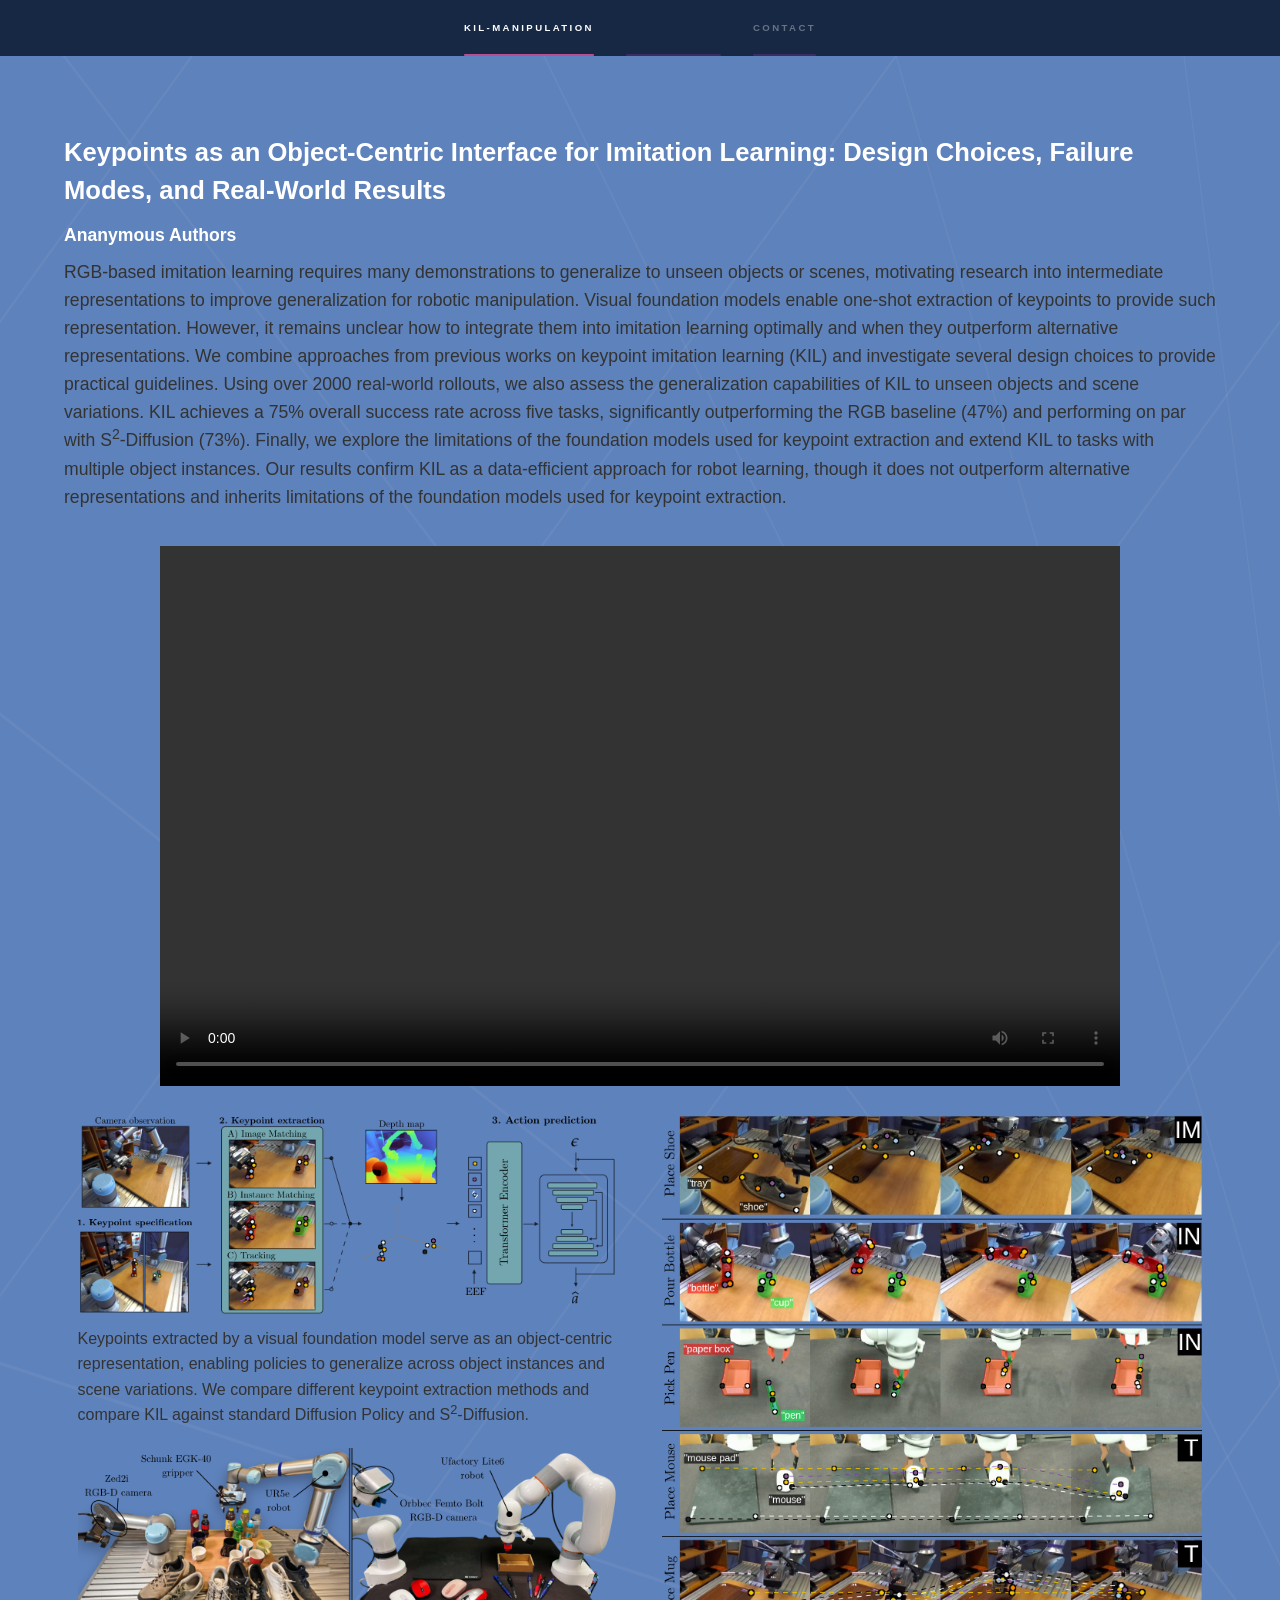
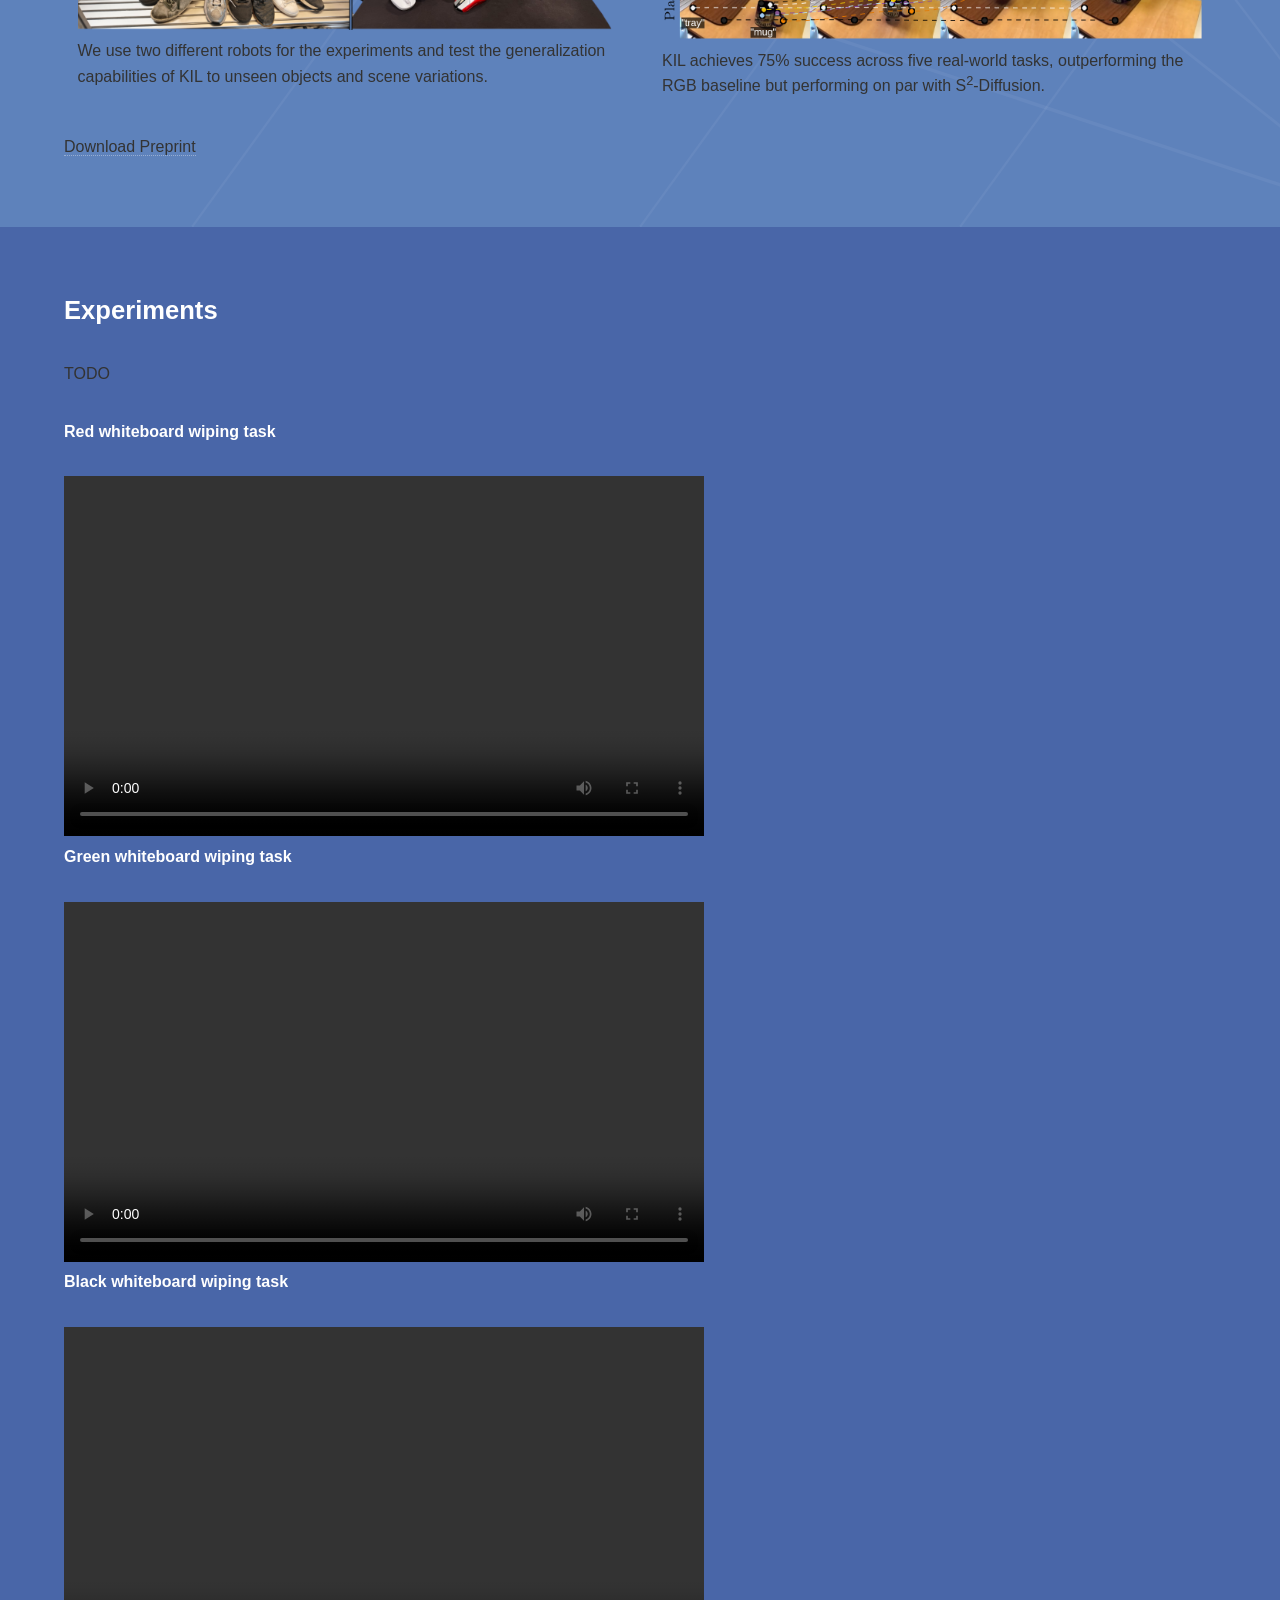
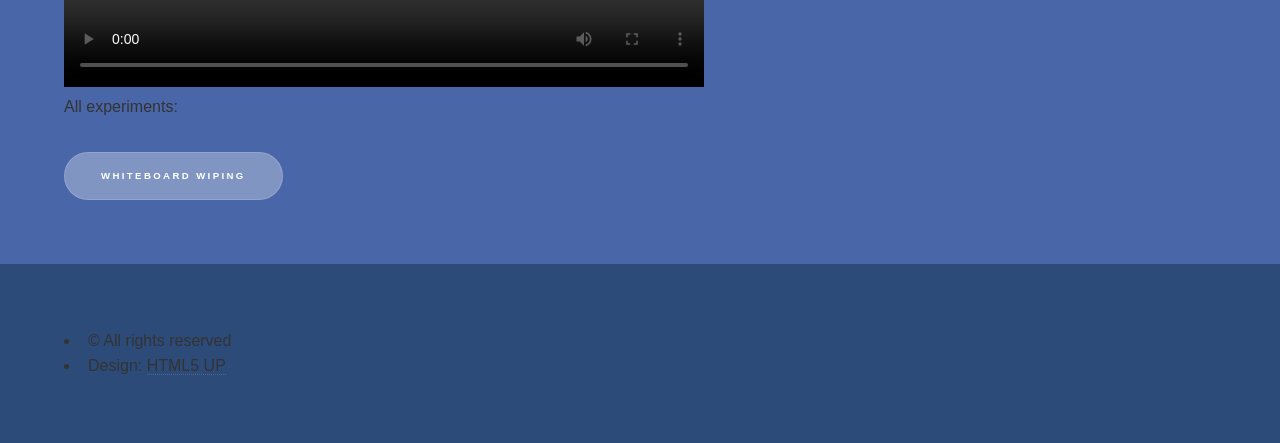
==== commit 39377f8a: "overview figures" ====
--- a/index.html
+++ b/index.html
@@ -54,6 +54,22 @@
 
 							    </div>
 
+							</div>
+							<div class="row" style="justify-content: center; gap: 20px; margin-top: 20px;">
+								<div style="width: 48%; display: flex; flex-direction: column; gap: 20px;">
+									<figure style="margin: 0;">
+										<img src="images/method.png" style="width: 100%;" />
+										<figcaption>Keypoints extracted by a visual foundation model serve as an object-centric representation, enabling policies to generalize across object instances and scene variations. We compare different keypoint extraction methods and compare KIL against standard Diffusion Policy and S<sup>2</sup>-Diffusion. </figcaption>
+									</figure>
+									<figure style="margin: 0;">
+										<img src="images/robot_setup.png" style="width: 100%;" />
+										<figcaption>We use two different robots for the experiments and test the generalization capabilities of KIL to unseen objects and scene variations.</figcaption>
+									</figure>
+								</div>
+								<figure style="width: 48%; margin: 0;">
+									<img src="images/first_page_success.png" style="width: 100%;" />
+									<figcaption>KIL achieves 75% success across five real-world tasks, outperforming the RGB baseline but performing on par with S<sup>2</sup>-Diffusion.</figcaption>
+								</figure>
 							</div>
 							<p> </p>
 							<a href="files/TODO.pdf" target="_blank" download="files/TODO.pdf">Download Preprint</a>
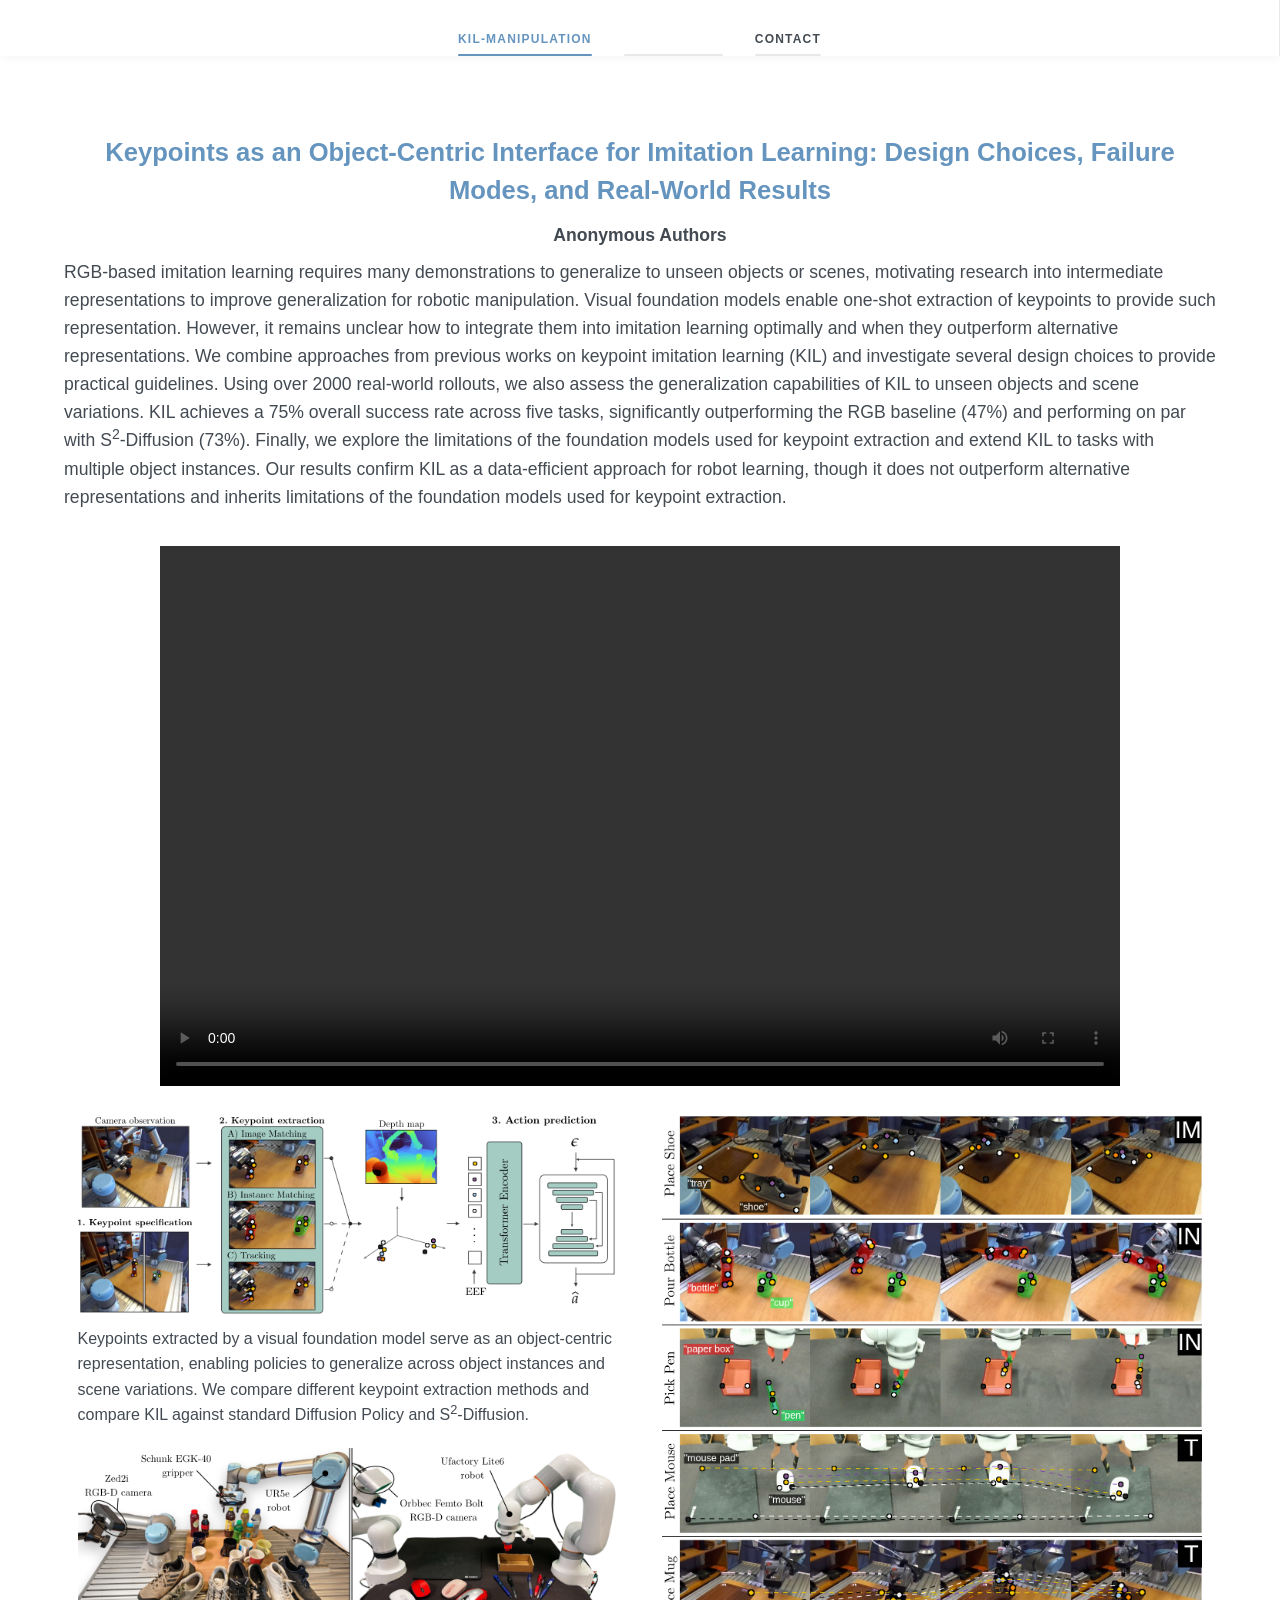
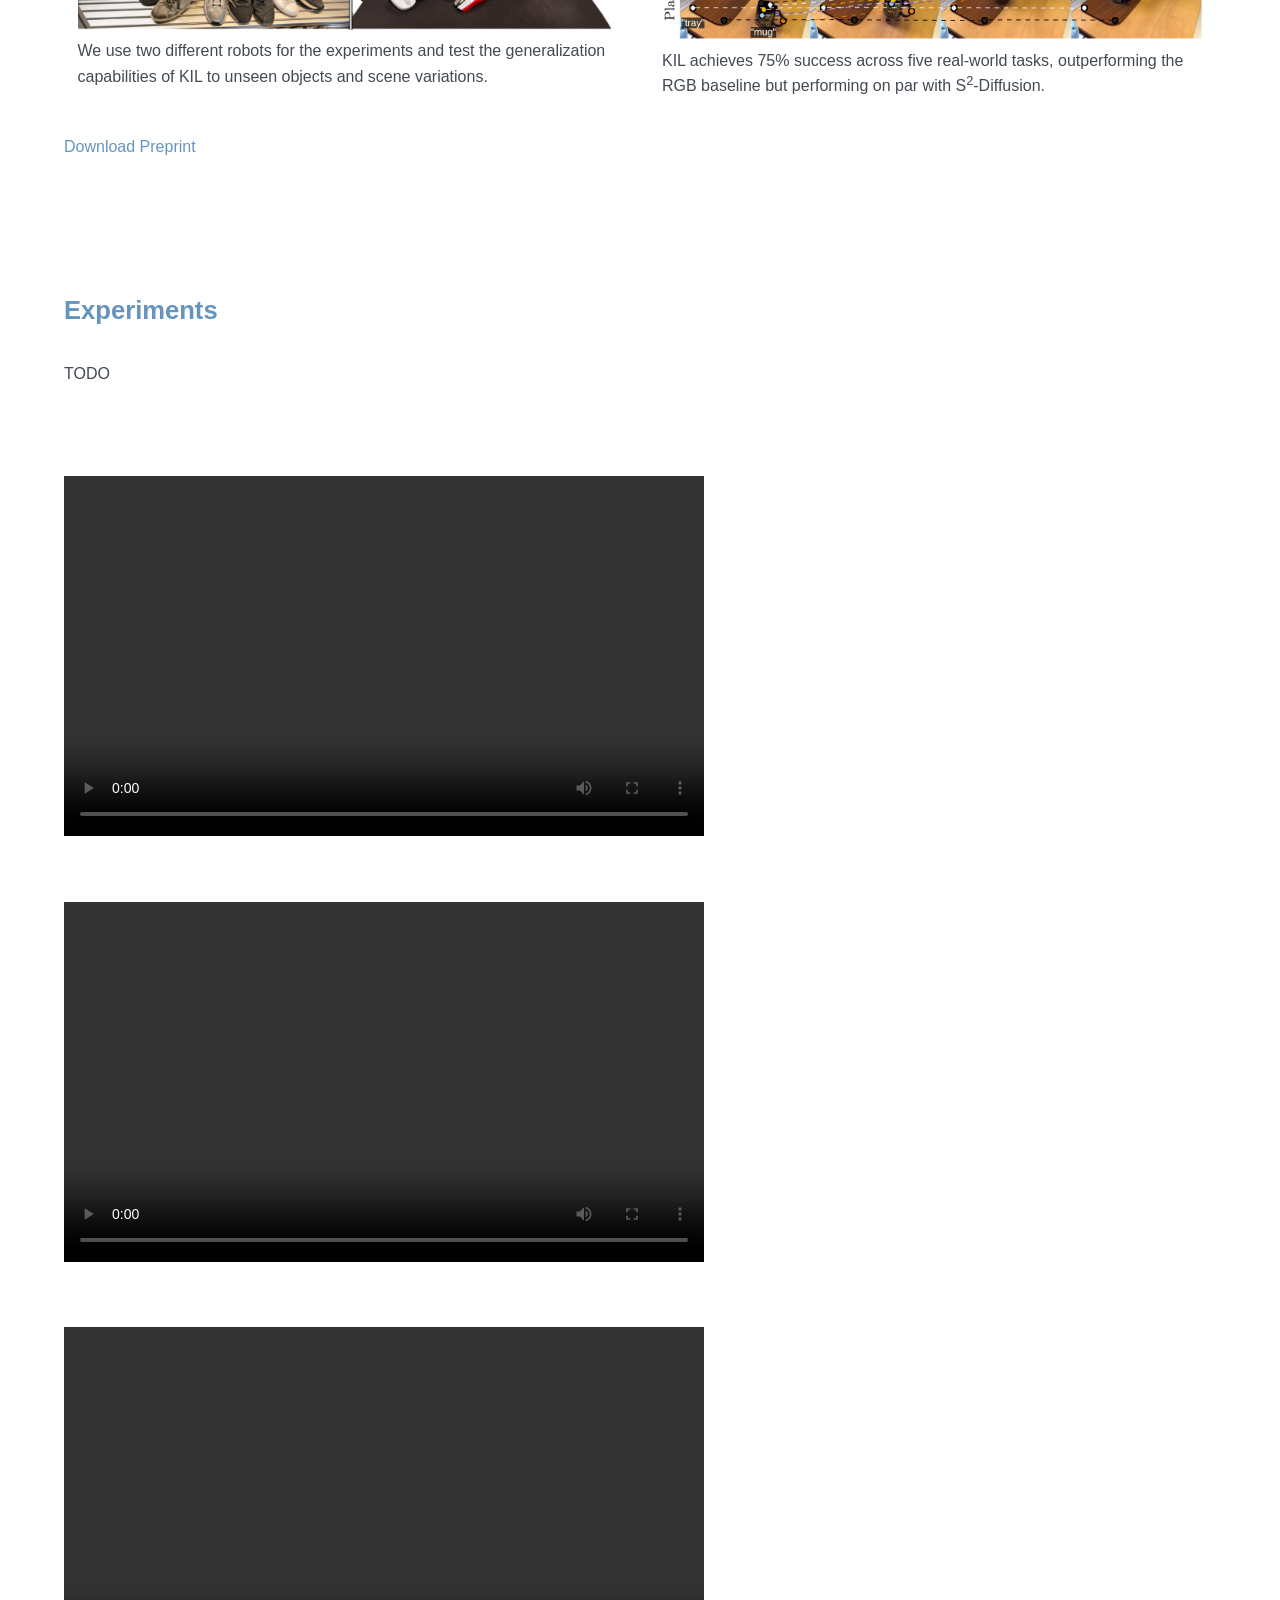
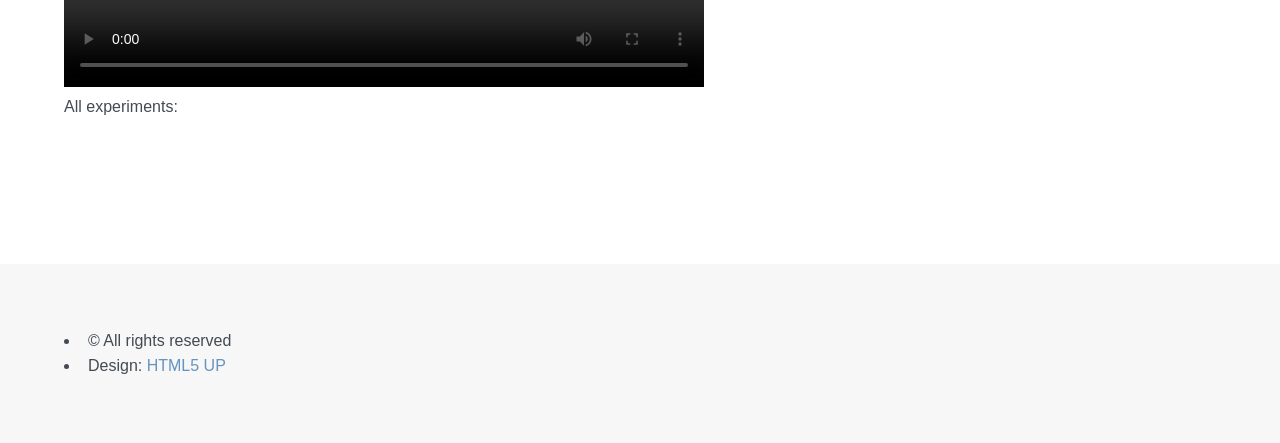
==== commit 10441fba: "use airo color palette" ====
--- a/index.html
+++ b/index.html
@@ -10,6 +10,7 @@
 		<meta charset="utf-8" />
 		<meta name="viewport" content="width=device-width, initial-scale=1, user-scalable=no" />
 		<link rel="stylesheet" href="assets/css/main.css" />
+		<link rel="stylesheet" href="assets/css/custom.css" />
 		<link rel="stylesheet" href="https://cdnjs.cloudflare.com/ajax/libs/font-awesome/4.7.0/css/font-awesome.min.css">
 		<link href="assets/css/llm.css" rel="stylesheet">
 		<noscript><link rel="stylesheet" href="assets/css/noscript.css" /></noscript>
@@ -38,7 +39,7 @@
 						<div class="inner">
 							<h2>							<h2>Keypoints as an Object-Centric Interface for Imitation Learning: Design Choices, Failure Modes, and Real-World Results</h2>
  </h2>
-							<h3>Ananymous Authors</h3>
+							<h3>Anonymous Authors</h3>
 							<p>
 								RGB-based imitation learning requires many demonstrations to generalize to unseen objects or scenes, motivating research into intermediate representations to improve generalization for robotic manipulation.
 								Visual foundation models enable one-shot extraction of keypoints to provide such representation. However, it remains unclear how to integrate them into imitation learning optimally and when they outperform alternative representations.
--- a/assets/css/custom.css
+++ b/assets/css/custom.css
@@ -0,0 +1,77 @@
+/*
+ * Color palette (airo, simplified)
+ *   #434A52  gray  → main text, h3–h6, sidebar links
+ *   #6595BF  blue  → h1/h2, links, sidebar active/underline
+ *   #B75659  red   → link hover, sidebar hover
+ */
+
+/* ── White background everywhere ── */
+body {
+	background: #ffffff !important;
+	color: #434A52 !important;
+}
+body, input, select, textarea {
+	color: #434A52 !important;
+}
+.wrapper, .wrapper.style1, .wrapper.style1-alt,
+.wrapper.style2, .wrapper.style2-alt,
+.wrapper.style3, .wrapper.style3-alt,
+.wrapper.style4, .wrapper.style7, .wrapper.alt {
+	background-color: #ffffff !important;
+	color: #434A52 !important;
+}
+#footer, footer {
+	background-color: #f7f7f7 !important;
+	color: #888 !important;
+}
+
+/* ── Headings ── */
+h1, h2 {
+	color: #6595BF !important;
+}
+#intro h2, #intro h3 {
+	text-align: center;
+}
+h3, h4, h5, h6 {
+	color: #434A52 !important;
+}
+
+/* ── Body text & captions ── */
+p, li, figcaption {
+	color: #434A52 !important;
+}
+
+/* ── Links ── */
+a {
+	color: #6595BF !important;
+}
+a:hover {
+	color: #B75659 !important;
+}
+
+/* ── Clean sidebar ── */
+#sidebar {
+	background: #ffffff !important;
+	border-right: 1px solid #e8e8e8;
+	box-shadow: 2px 0 12px rgba(0,0,0,0.06);
+}
+#sidebar nav a {
+	color: #434A52 !important;
+	font-size: 0.75em;
+	font-weight: 600;
+	letter-spacing: 0.1em;
+	text-transform: uppercase;
+	padding: 0.9em 0;
+}
+#sidebar nav a:before {
+	background: #e8e8e8 !important;
+}
+#sidebar nav a:after {
+	background: #6595BF !important;
+}
+#sidebar nav a:hover {
+	color: #B75659 !important;
+}
+#sidebar nav a.active {
+	color: #6595BF !important;
+}
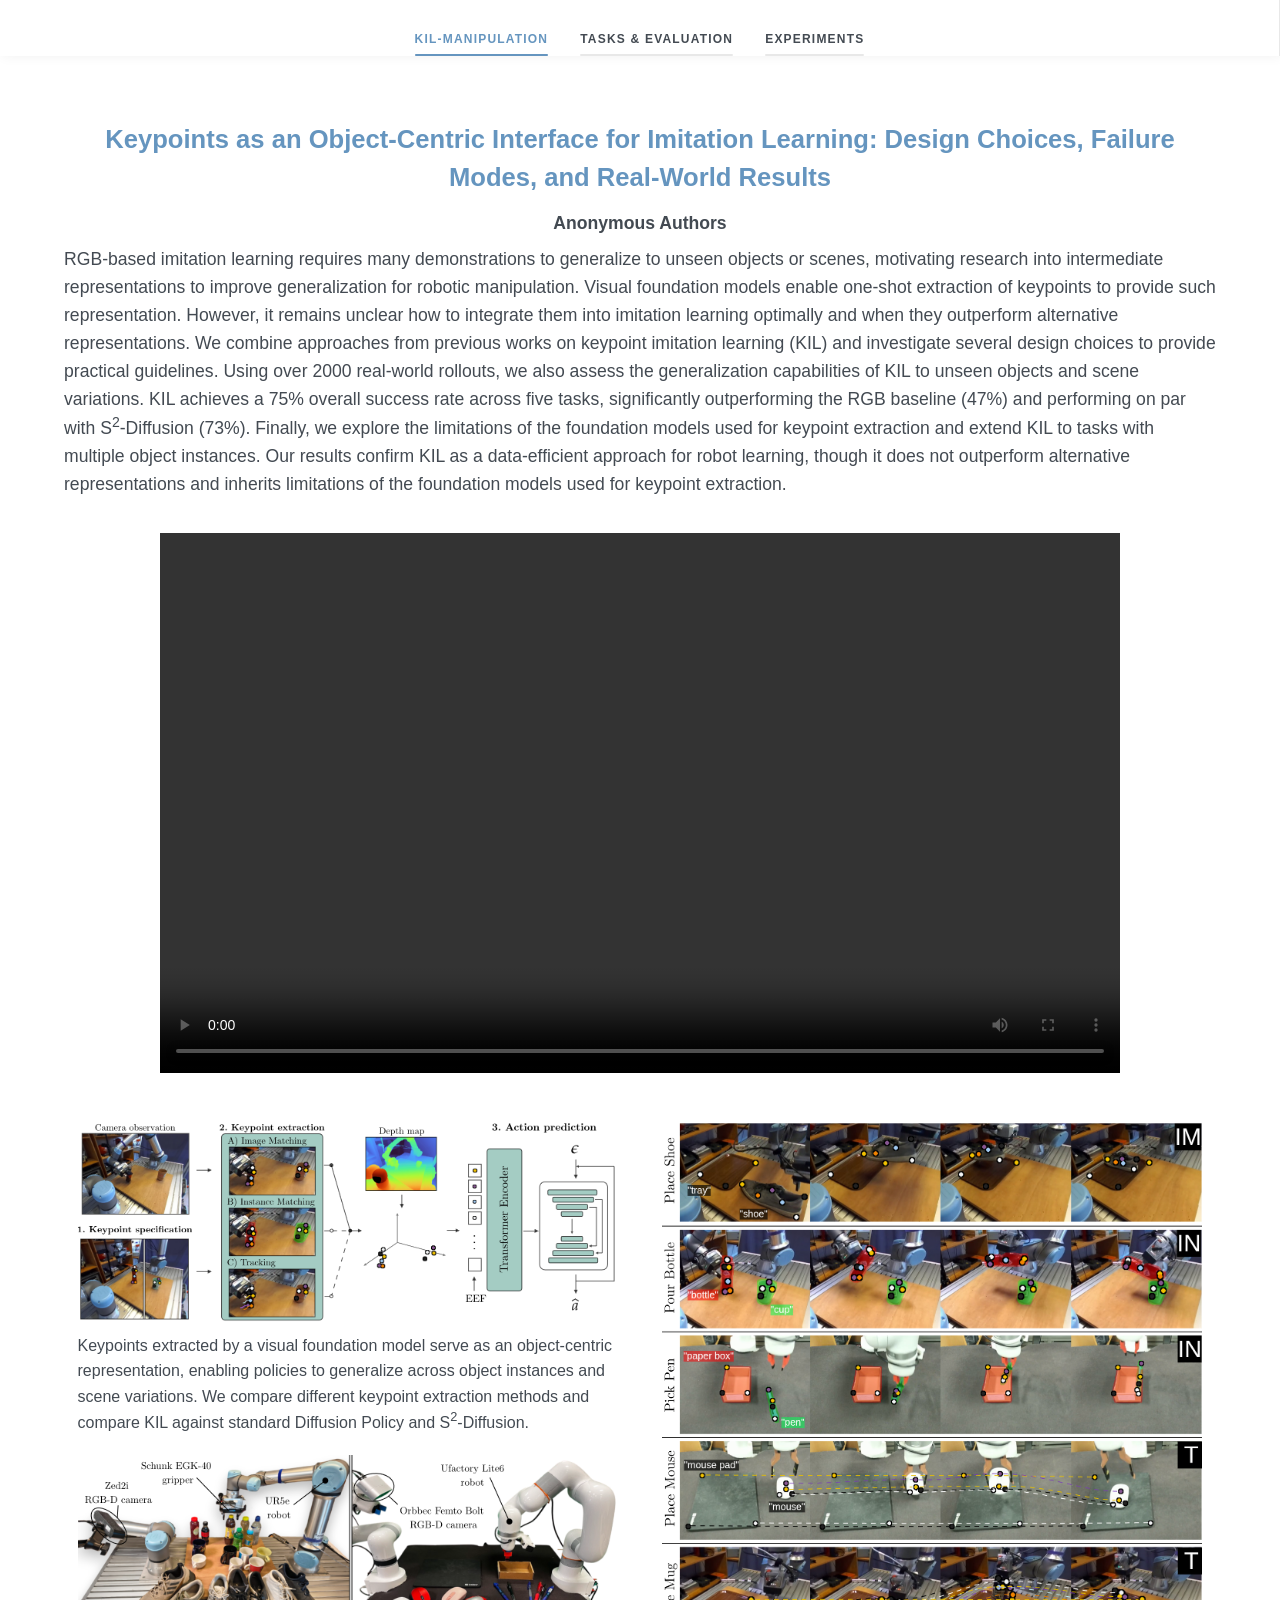
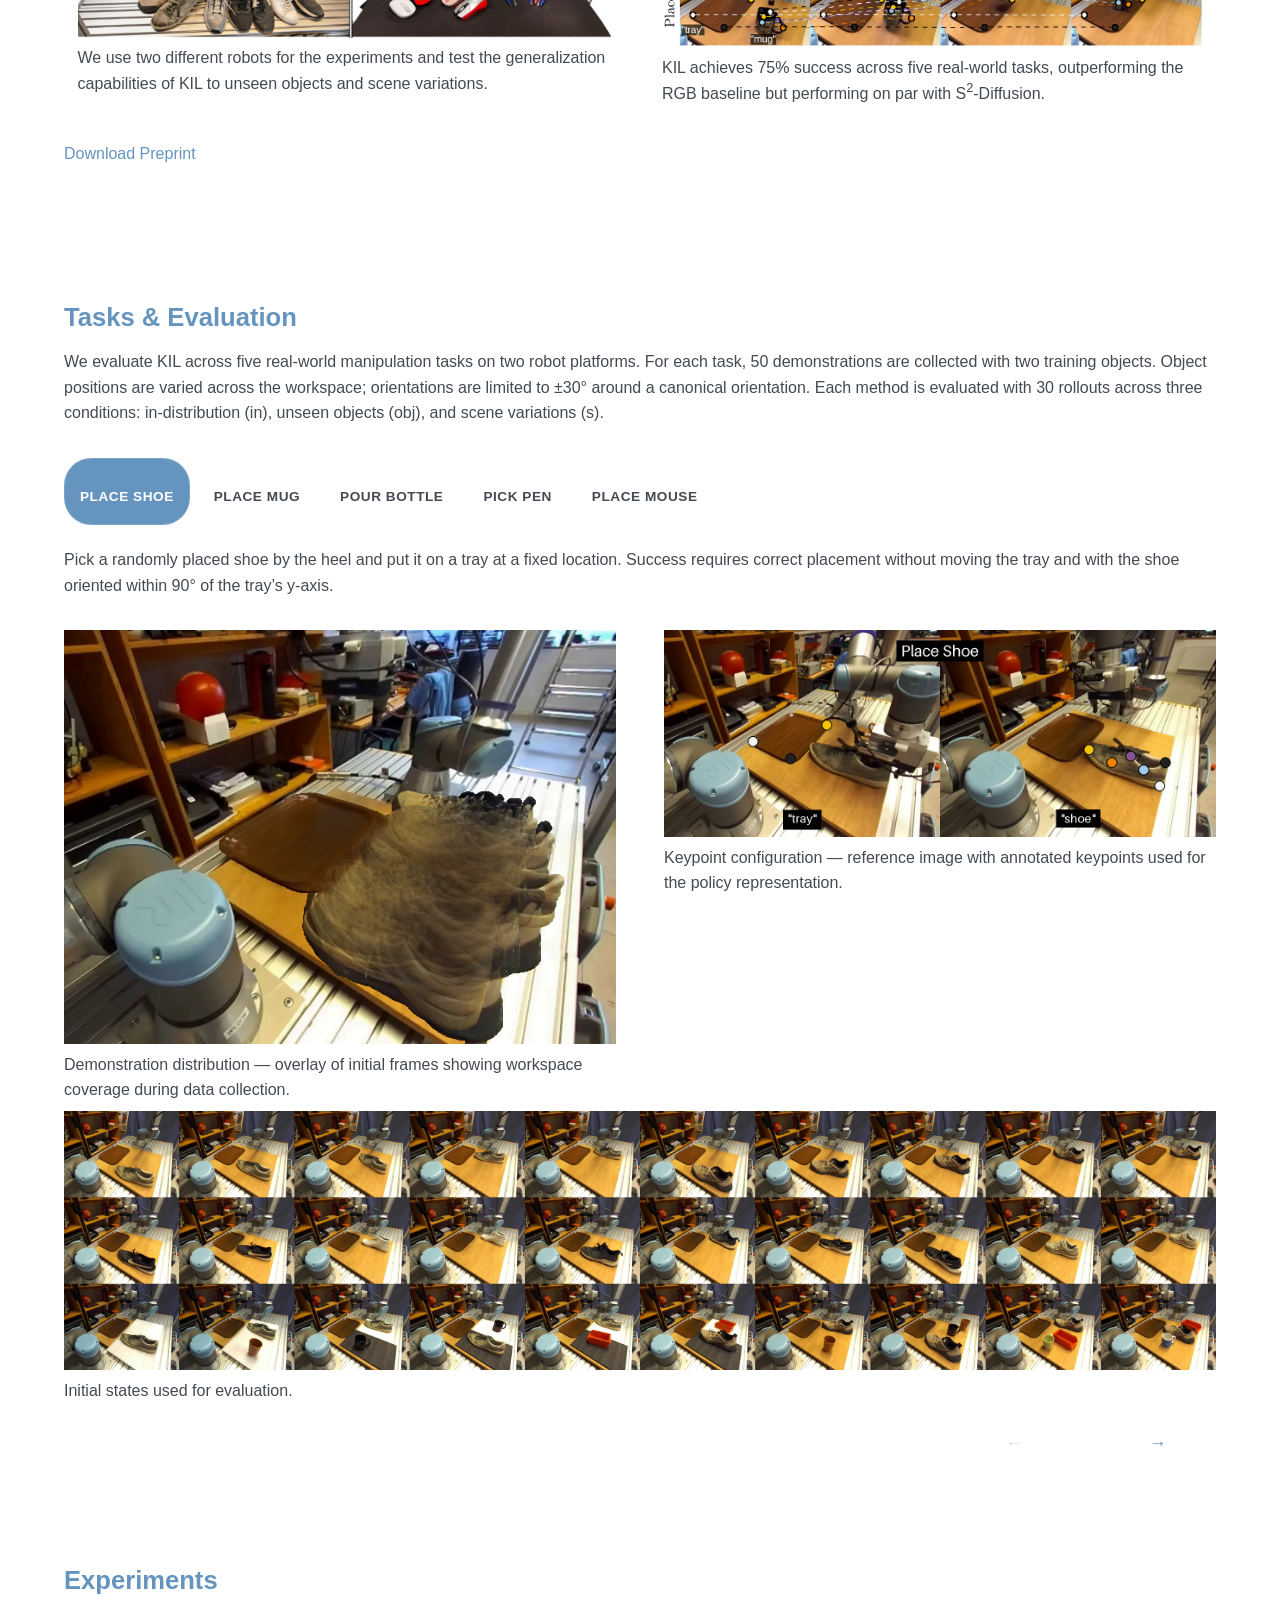
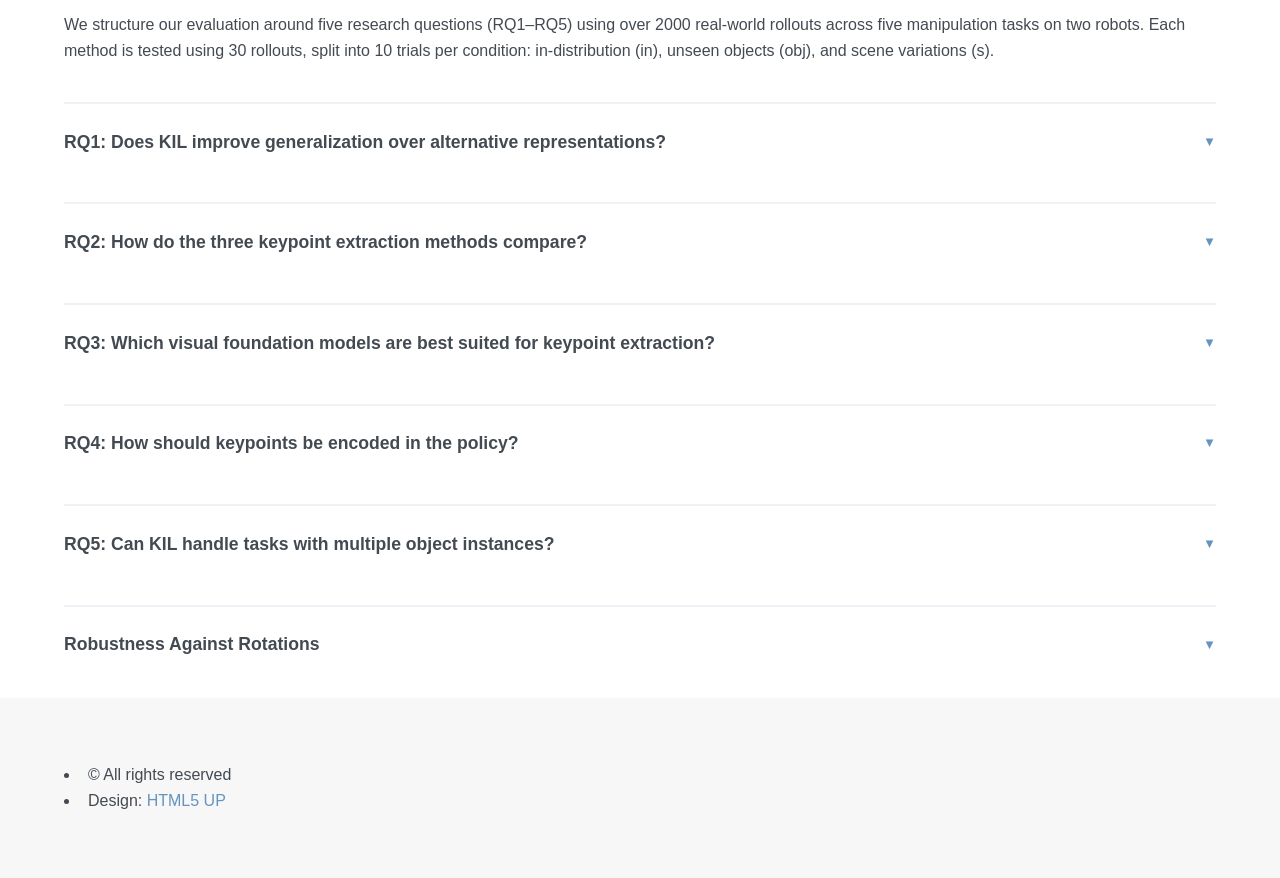
==== commit 83f9217e: "add task and experiment sections." ====
--- a/index.html
+++ b/index.html
@@ -1,197 +1,468 @@
-<!DOCTYPE HTML>
-<!--
-	Hyperspace by HTML5 UP
-	html5up.net | @ajlkn
-	Free for personal and commercial use under the CCA 3.0 license (html5up.net/license)
--->
-<html>
-	<head>
-		<title>KIL-Manipulation</title>
-		<meta charset="utf-8" />
-		<meta name="viewport" content="width=device-width, initial-scale=1, user-scalable=no" />
-		<link rel="stylesheet" href="assets/css/main.css" />
-		<link rel="stylesheet" href="assets/css/custom.css" />
-		<link rel="stylesheet" href="https://cdnjs.cloudflare.com/ajax/libs/font-awesome/4.7.0/css/font-awesome.min.css">
-		<link href="assets/css/llm.css" rel="stylesheet">
-		<noscript><link rel="stylesheet" href="assets/css/noscript.css" /></noscript>
-	</head>
-	<body class="is-preload">
-
-		<!-- Sidebar -->
-			<section id="sidebar">
-				<div class="inner">
-					<nav>
-						<ul>
-							<li><a href="#intro">KIL-Manipulation</li>
-							<li><a href="#eval">Experiments</a></li>
-							<!--li><a href="#cite">How to Cite</a></li-->
-							<li><a href="#contact">Contact</a></li>
-						</ul>
-					</nav>
-				</div>
-			</section>
-
-		<!-- Wrapper -->
-			<div id="wrapper">
-
-				<!-- Intro -->
-					<section id="intro" class="wrapper style1 fullscreen fade-up">
-						<div class="inner">
-							<h2>							<h2>Keypoints as an Object-Centric Interface for Imitation Learning: Design Choices, Failure Modes, and Real-World Results</h2>
- </h2>
-							<h3>Anonymous Authors</h3>
-							<p>
-								RGB-based imitation learning requires many demonstrations to generalize to unseen objects or scenes, motivating research into intermediate representations to improve generalization for robotic manipulation.
-								Visual foundation models enable one-shot extraction of keypoints to provide such representation. However, it remains unclear how to integrate them into imitation learning optimally and when they outperform alternative representations.
-								We combine approaches from previous works on keypoint imitation learning (KIL) and investigate several design choices to provide practical guidelines. Using over 2000 real-world rollouts, we also assess the generalization capabilities of KIL to unseen objects and scene variations. KIL achieves a 75% overall success rate across five tasks, significantly outperforming the RGB baseline (47%) and performing on par with S<sup>2</sup>-Diffusion (73%). Finally, we explore the limitations of the foundation models used for keypoint extraction and extend KIL to tasks with multiple object instances.
-								Our results confirm KIL as a data-efficient approach for robot learning, though it does not outperform alternative representations and inherits limitations of the foundation models used for keypoint extraction. 							<p>
-							</p>
-							<div class="row" style="justify-content: center;">
-								<div class="video-container">
-							        <video width="960" height="540" controls>
-							            <source src="videos/iros_1minute.mp4" type="video/mp4">
-							            Your browser does not support the video tag.
-							        </video>
-
-							    </div>
-
-							</div>
-							<div class="row" style="justify-content: center; gap: 20px; margin-top: 20px;">
-								<div style="width: 48%; display: flex; flex-direction: column; gap: 20px;">
-									<figure style="margin: 0;">
-										<img src="images/method.png" style="width: 100%;" />
-										<figcaption>Keypoints extracted by a visual foundation model serve as an object-centric representation, enabling policies to generalize across object instances and scene variations. We compare different keypoint extraction methods and compare KIL against standard Diffusion Policy and S<sup>2</sup>-Diffusion. </figcaption>
-									</figure>
-									<figure style="margin: 0;">
-										<img src="images/robot_setup.png" style="width: 100%;" />
-										<figcaption>We use two different robots for the experiments and test the generalization capabilities of KIL to unseen objects and scene variations.</figcaption>
-									</figure>
-								</div>
-								<figure style="width: 48%; margin: 0;">
-									<img src="images/first_page_success.png" style="width: 100%;" />
-									<figcaption>KIL achieves 75% success across five real-world tasks, outperforming the RGB baseline but performing on par with S<sup>2</sup>-Diffusion.</figcaption>
-								</figure>
-							</div>
-							<p> </p>
-							<a href="files/TODO.pdf" target="_blank" download="files/TODO.pdf">Download Preprint</a>
-							<p> </p>
-							<!--ul >
-							  <li><sup>∗</sup> These authors contributed equally.</li>
-							  <li><sup>1</sup> KTH Royal Institute of Technology, Stockholm, Sweden</li>
-							  <li><sup>2</sup> INCAR Robotics AB, Stockholm, Sweden</li>
-							</ul-->
-
-
-
-
-						</div>
-					</section>
-
-
-					
-
-					<!-- Eval -->
-					<section id="eval" class="wrapper style3 fade-up">
-						<div class="inner">
-							<h2>Experiments </h2>
-
-							<p> </p>
-							<p> TODO</p>
-
-
-							<div class="row">
-								<div class="video-container">
-							        <p><b>Red whiteboard wiping task</b> </p>
-							        <video width="640" height="360" controls preload="auto">
-							            <source src="videos/wiping_semantic_red_t03.mkv" type="video/mp4">
-							            Your browser does not support the video tag.
-							        </video>
-							    </div>
-							    <div class="video-container">
-							        <p><b>Green whiteboard wiping task</b> </p>
-							        <video width="640" height="360" controls preload="auto">
-							            <source src="videos/wiping_semantic_green_t03.mkv" type="video/mp4">
-							            Your browser does not support the video tag.
-							        </video>
-							    </div>
-							    <div class="video-container">
-							        <p><b>Black whiteboard wiping task</b> </p>
-							        <video width="640" height="360" controls preload="auto">
-							            <source src="videos/wiping_semantic_black_t03.mkv" type="video/mp4">
-							            Your browser does not support the video tag.
-							        </video>
-							    </div>
-							  
-							</div>
-
-							<p> All experiments: </p>
-
-							
-							<p> <a class="button mybutton"  href="experiments_1.html" target="_blank" > Whiteboard wiping</a> </p>
-
-							
-
-							
-
-						</div>
-					</section>
-
-				
-						<!-- Cite -->
-					<!--section id="cite" class="wrapper style2 fade-up">
-
-						<div class="inner">
-							<h2>Use the following to cite us:</h2>
-							p class="p-code"><code>@inproceedings{welle2024quest2ros, <br>
-						  title={Quest2ROS: An App to Facilitate Teleoperating Robots},<br>
-						  author={Welle, Michael C and Ingelhag, Nils and Lippi, Martina and Wozniak, Maciej and Gasparri, Andrea and Kragic, Danica},<br>
-						  booktitle={7th International Workshop on Virtual, Augmented, and Mixed-Reality for Human-Robot Interactions},<br>
-						  year={2024}
-							}
-</code></p>
-							<p> </p>
-
-
-						</div>
-
-
-					</section-->
-
-
-					<!-- five -->
-					<!--section id="contact" class="wrapper style1 fade-up">
-						<div class="inner">
-							<h2>Contact</h2>
-							<ul>
-										<li>Michael C. Welle; mwelle(at)kth.se; KTH Royal Institute of Technology, Sweden</li>
-
-									</ul>
-
-						</div>
-					</section-->
-
-
-
-
-			</div>
-
-		<!-- Footer -->
-			<footer id="footer" class="wrapper style1-alt">
-				<div class="inner">
-				<ul class="copyright">
-						<li>&copy; All rights reserved</li><li>Design: <a href="http://html5up.net">HTML5 UP</a></li>
-					</ul>
-				</div>
-			</footer>
-
-		<!-- Scripts -->
-			<script src="assets/js/jquery.min.js"></script>
-			<script src="assets/js/jquery.scrollex.min.js"></script>
-			<script src="assets/js/jquery.scrolly.min.js"></script>
-			<script src="assets/js/browser.min.js"></script>
-			<script src="assets/js/breakpoints.min.js"></script>
-			<script src="assets/js/util.js"></script>
-			<script src="assets/js/main.js"></script>
-
-	</body>
-</html>
+<!DOCTYPE HTML>
+<!--
+	Hyperspace by HTML5 UP
+	html5up.net | @ajlkn
+	Free for personal and commercial use under the CCA 3.0 license (html5up.net/license)
+-->
+<html>
+	<head>
+		<title>KIL-Manipulation</title>
+		<meta charset="utf-8" />
+		<meta name="viewport" content="width=device-width, initial-scale=1, user-scalable=no" />
+		<link rel="stylesheet" href="assets/css/main.css" />
+		<link rel="stylesheet" href="assets/css/custom.css" />
+		<link rel="stylesheet" href="https://cdnjs.cloudflare.com/ajax/libs/font-awesome/4.7.0/css/font-awesome.min.css">
+		<link href="assets/css/llm.css" rel="stylesheet">
+		<noscript><link rel="stylesheet" href="assets/css/noscript.css" /></noscript>
+	</head>
+	<body class="is-preload">
+
+		<!-- Sidebar -->
+			<section id="sidebar">
+				<div class="inner">
+					<nav>
+						<ul>
+							<li><a href="#intro">KIL-Manipulation</a></li>
+							<li><a href="#tasks">Tasks &amp; Evaluation</a></li>
+							<li><a href="#eval">Experiments</a></li>
+							<!--li><a href="#contact">Contact</a></li-->
+						</ul>
+					</nav>
+				</div>
+			</section>
+
+		<!-- Wrapper -->
+			<div id="wrapper">
+
+				<!-- Intro -->
+					<section id="intro" class="wrapper style1 fullscreen fade-up">
+						<div class="inner">
+							<h2>Keypoints as an Object-Centric Interface for Imitation Learning: Design Choices, Failure Modes, and Real-World Results</h2>
+							<h3>Anonymous Authors</h3>
+							<p>
+								RGB-based imitation learning requires many demonstrations to generalize to unseen objects or scenes, motivating research into intermediate representations to improve generalization for robotic manipulation.
+								Visual foundation models enable one-shot extraction of keypoints to provide such representation. However, it remains unclear how to integrate them into imitation learning optimally and when they outperform alternative representations.
+								We combine approaches from previous works on keypoint imitation learning (KIL) and investigate several design choices to provide practical guidelines. Using over 2000 real-world rollouts, we also assess the generalization capabilities of KIL to unseen objects and scene variations. KIL achieves a 75% overall success rate across five tasks, significantly outperforming the RGB baseline (47%) and performing on par with S<sup>2</sup>-Diffusion (73%). Finally, we explore the limitations of the foundation models used for keypoint extraction and extend KIL to tasks with multiple object instances.
+								Our results confirm KIL as a data-efficient approach for robot learning, though it does not outperform alternative representations and inherits limitations of the foundation models used for keypoint extraction.
+							</p>
+							<div class="row" style="justify-content: center;">
+								<div class="video-container">
+								    <video width="960" height="540" controls>
+								        <source src="videos/iros_1minute.mp4" type="video/mp4">
+								        Your browser does not support the video tag.
+								    </video>
+								</div>
+							</div>
+							<div style="margin-top: 2.5em;"></div>
+							<div class="row" style="justify-content: center; gap: 20px; margin-top: 20px;">
+								<div style="width: 48%; display: flex; flex-direction: column; gap: 20px;">
+									<figure style="margin: 0;">
+										<img src="images/method.png" style="width: 100%;" />
+										<figcaption>Keypoints extracted by a visual foundation model serve as an object-centric representation, enabling policies to generalize across object instances and scene variations. We compare different keypoint extraction methods and compare KIL against standard Diffusion Policy and S<sup>2</sup>-Diffusion. </figcaption>
+									</figure>
+									<figure style="margin: 0;">
+										<img src="images/robot_setup.png" style="width: 100%;" />
+										<figcaption>We use two different robots for the experiments and test the generalization capabilities of KIL to unseen objects and scene variations.</figcaption>
+									</figure>
+								</div>
+								<figure style="width: 48%; margin: 0;">
+									<img src="images/first_page_success.png" style="width: 100%;" />
+									<figcaption>KIL achieves 75% success across five real-world tasks, outperforming the RGB baseline but performing on par with S<sup>2</sup>-Diffusion.</figcaption>
+								</figure>
+							</div>
+							<p> </p>
+							<a href="files/TODO.pdf" target="_blank" download="files/TODO.pdf">Download Preprint</a>
+							<p> </p>
+						</div>
+					</section>
+
+
+				<!-- Tasks & Evaluation -->
+				<section id="tasks" class="wrapper style2 fade-up">
+					<div class="inner">
+						<h2>Tasks &amp; Evaluation</h2>
+						<p>We evaluate KIL across five real-world manipulation tasks on two robot platforms. For each task, 50 demonstrations are collected with two training objects. Object positions are varied across the workspace; orientations are limited to ±30° around a canonical orientation. Each method is evaluated with 30 rollouts across three conditions: in-distribution (in), unseen objects (obj), and scene variations (s).</p>
+
+						<div class="task-slider">
+							<div class="task-tabs">
+								<button class="task-tab active" data-index="0">Place Shoe</button>
+								<button class="task-tab" data-index="1">Place Mug</button>
+								<button class="task-tab" data-index="2">Pour Bottle</button>
+								<button class="task-tab" data-index="3">Pick Pen</button>
+								<button class="task-tab" data-index="4">Place Mouse</button>
+							</div>
+
+							<div class="task-track-wrapper">
+								<div class="task-track">
+
+									<!-- Place Shoe -->
+									<div class="task-panel">
+										<p>Pick a randomly placed shoe by the heel and put it on a tray at a fixed location. Success requires correct placement without moving the tray and with the shoe oriented within 90° of the tray’s y-axis.</p>
+										<div class="row" style="gap: 1.5em; margin-bottom: 0.5em;">
+											<figure style="flex: 1; margin: 0;">
+												<img src="images/demo_distribution/1shoe-v4-distribution.png" style="width: 100%;" />
+												<figcaption>Demonstration distribution — overlay of initial frames showing workspace coverage during data collection.</figcaption>
+											</figure>
+											<figure style="flex: 1; margin: 0;">
+												<img src="images/kp_configs/1shoe-tray-v2-kp.png" style="width: 100%;" />
+												<figcaption>Keypoint configuration — reference image with annotated keypoints used for the policy representation.</figcaption>
+											</figure>
+										</div>
+										<figure style="margin: 0;">
+											<img src="images/eval_configs/1shoe-v4-grid.jpg" style="width: 100%;" />
+											<figcaption>Initial states used for evaluation.</figcaption>
+										</figure>
+									</div>
+
+									<!-- Place Mug -->
+									<div class="task-panel">
+										<p>Pick a randomly placed, upright mug by the rim and place it on a tray at a fixed position.</p>
+										<div class="row" style="gap: 1.5em; margin-bottom: 0.5em;">
+											<figure style="flex: 1; margin: 0;">
+												<img src="images/demo_distribution/1mug-v3-distribution.png" style="width: 100%;" />
+												<figcaption>Demonstration distribution.</figcaption>
+											</figure>
+											<figure style="flex: 1; margin: 0;">
+												<img src="images/kp_configs/1mug-tray-v5-kp.png" style="width: 100%;" />
+												<figcaption>Keypoint configuration.</figcaption>
+											</figure>
+										</div>
+										<figure style="margin: 0;">
+											<img src="images/eval_configs/1mug-v3-grid.jpg" style="width: 100%;" />
+											<figcaption>Initial states used for evaluation.</figcaption>
+										</figure>
+									</div>
+
+									<!-- Pour Bottle -->
+									<div class="task-panel">
+										<p>Pick a plastic bottle, move it over a cup at a randomized position, and tilt it as if pouring. Both objects are rotationally symmetric so orientation does not matter. Success requires the bottle to be tilted beyond horizontal and held directly above the cup.</p>
+										<div class="row" style="gap: 1.5em; margin-bottom: 0.5em;">
+											<figure style="flex: 1; margin: 0;">
+												<img src="images/demo_distribution/pour-bottle-v1-distribution.png" style="width: 100%;" />
+												<figcaption>Demonstration distribution.</figcaption>
+											</figure>
+											<figure style="flex: 1; margin: 0;">
+												<img src="images/kp_configs/pour-bottle-v1-kp.png" style="width: 100%;" />
+												<figcaption>Keypoint configuration.</figcaption>
+											</figure>
+										</div>
+										<figure style="margin: 0;">
+											<img src="images/eval_configs/pour-bottle-v1-grid.jpg" style="width: 100%;" />
+											<figcaption>Initial states used for evaluation.</figcaption>
+										</figure>
+									</div>
+
+									<!-- Pick Pen -->
+									<div class="task-panel">
+										<p>Pick up a randomly placed pen and drop it into a cardboard box at a fixed location. Success requires the pen to fall inside or remain on top of the box without being dropped or moving the box.</p>
+										<div class="row" style="gap: 1.5em; margin-bottom: 0.5em;">
+											<figure style="flex: 1; margin: 0;">
+												<img src="images/demo_distribution/1pen-distribution.png" style="width: 100%;" />
+												<figcaption>Demonstration distribution.</figcaption>
+											</figure>
+											<figure style="flex: 1; margin: 0;">
+												<img src="images/kp_configs/1pen-both-7kp.png" style="width: 100%;" />
+												<figcaption>Keypoint configuration.</figcaption>
+											</figure>
+										</div>
+										<figure style="margin: 0;">
+											<img src="images/eval_configs/1pen-grid.jpg" style="width: 100%;" />
+											<figcaption>Initial states used for evaluation.</figcaption>
+										</figure>
+									</div>
+
+									<!-- Place Mouse -->
+									<div class="task-panel">
+										<p>Grasp a randomly positioned mouse from the sides and place it on a mouse pad at a fixed location. Success requires the mouse to be placed on the pad facing the scene camera with the scroll wheel visible, without moving the pad or dropping the mouse.</p>
+										<div class="row" style="gap: 1.5em; margin-bottom: 0.5em;">
+											<figure style="flex: 1; margin: 0;">
+												<img src="images/demo_distribution/1mouse-distribution.png" style="width: 100%;" />
+												<figcaption>Demonstration distribution.</figcaption>
+											</figure>
+											<figure style="flex: 1; margin: 0;">
+												<img src="images/kp_configs/1mouse-both-7kp.png" style="width: 100%;" />
+												<figcaption>Keypoint configuration.</figcaption>
+											</figure>
+										</div>
+										<figure style="margin: 0;">
+											<img src="images/eval_configs/1mouse-grid.jpg" style="width: 100%;" />
+											<figcaption>Initial states used for evaluation.</figcaption>
+										</figure>
+									</div>
+
+								</div><!-- /.task-track -->
+							</div><!-- /.task-track-wrapper -->
+
+							<div class="task-nav">
+								<button class="task-prev" aria-label="Previous task">&#8592;</button>
+								<button class="task-next" aria-label="Next task">&#8594;</button>
+							</div>
+						</div><!-- /.task-slider -->
+					</div>
+				</section>
+
+				<!-- Eval -->
+					<section id="eval" class="wrapper style3 fade-up">
+						<div class="inner">
+							<h2>Experiments</h2>
+							<p>We structure our evaluation around five research questions (RQ1–RQ5) using over 2000 real-world rollouts across five manipulation tasks on two robots. Each method is tested using 30 rollouts, split into 10 trials per condition: in-distribution (in), unseen objects (obj), and scene variations (s).</p>
+
+							<!-- RQ1 -->
+							<h3 id="rq1" class="rq-heading">RQ1: Does KIL improve generalization over alternative representations? <span class="rq-toggle">&#9660;</span></h3>
+							<div class="rq-content">
+							<p>We compare KIL against an RGB diffusion policy baseline and S²-Diffusion across five tasks and three evaluation conditions. IM = Image Matching, IN = Instance Matching, T = Tracking. Each cell shows successes out of 10 trials. KIL achieves 75% overall success—28 percentage points above the RGB baseline (47%)—while matching S²-Diffusion (73%). RGB collapses to just 10% on scene variations, while all KIL variants maintain 64–74% generalization. Tracking-based KIL shows the most consistent performance across in-distribution, object, and scene conditions.</p>
+							<div class="table-scroll">
+								<table class="results-table">
+									<thead>
+										<tr>
+											<th>Method</th>
+											<th>in (%)</th>
+											<th>obj (%)</th>
+											<th>s (%)</th>
+											<th>Avg. (%)</th>
+											<th>95% CI</th>
+										</tr>
+									</thead>
+									<tbody>
+										<tr><td>RGB</td><td>74%</td><td>56%</td><td>10%</td><td>47%</td><td>[38, 55]</td></tr>
+										<tr><td>S²-Diffusion</td><td>80%</td><td>74%</td><td>66%</td><td>73%</td><td>[66, 80]</td></tr>
+										<tr><td>KIL (IM)</td><td>88%</td><td>68%</td><td>70%</td><td>75%</td><td>[68, 82]</td></tr>
+										<tr><td>KIL (IN)</td><td>76%</td><td>70%</td><td>64%</td><td>70%</td><td>[62, 77]</td></tr>
+										<tr><td>KIL (T)</td><td>76%</td><td>74%</td><td>74%</td><td>75%</td><td>[67, 81]</td></tr>
+									</tbody>
+								</table>
+							</div>
+							<p><a class="button mybutton" href="experiments_rq1.html" target="_blank">All RQ1 rollout videos</a></p>
+
+							<!-- RQ2 -->
+							</div>
+							<h3 id="rq2" class="rq-heading">RQ2: How do the three keypoint extraction methods compare? <span class="rq-toggle">&#9660;</span></h3>
+							<div class="rq-content">
+							<p>We compare image matching (IM), instance matching (IN), and tracking (T) for KIL across all five tasks and three conditions. All three methods achieve similar success rates, so adding explicit tracking or first detecting instances does not help on the considered tasks.</p>
+							<div class="table-scroll">
+								<table class="results-table">
+									<thead>
+										<tr>
+											<th>Method</th>
+											<th>in (%)</th>
+											<th>obj (%)</th>
+											<th>s (%)</th>
+											<th>Avg. (%)</th>
+											<th>95% CI</th>
+										</tr>
+									</thead>
+									<tbody>
+										<tr><td>KIL (IM)</td><td>88%</td><td>68%</td><td>70%</td><td>75%</td><td>[68, 82]</td></tr>
+										<tr><td>KIL (IN)</td><td>76%</td><td>70%</td><td>64%</td><td>70%</td><td>[62, 77]</td></tr>
+										<tr><td>KIL (T)</td><td>76%</td><td>74%</td><td>74%</td><td>75%</td><td>[67, 81]</td></tr>
+									</tbody>
+								</table>
+							</div>
+							<p><a class="button mybutton" href="experiments_rq2.html" target="_blank">All RQ2 rollout videos</a></p>
+
+							<!-- RQ3 -->
+							</div>
+							<h3 id="rq3" class="rq-heading">RQ3: Which visual foundation models are best suited for keypoint extraction? <span class="rq-toggle">&#9660;</span></h3>
+							<div class="rq-content">
+							<p>We evaluate three feature models—RADIOv2.5-B, DIFT (ensemble sizes 2 and 8), and DINOv3-B—across all extraction methods, tested on two tasks: Place Shoe and Place Mug. No single foundation model dominates across all extraction methods. RADIOv2.5-B is best for image matching (85%), while DIFT₂ works best for instance matching (80%). Feature model selection should be co-optimized with the chosen extraction method rather than treated as a universal hyperparameter.</p>
+							<div class="table-scroll">
+								<table class="results-table">
+									<thead>
+										<tr>
+											<th>Extraction Method</th>
+											<th>Feature Model</th>
+											<th>Place Shoe (/30)</th>
+											<th>Place Mug (/30)</th>
+											<th>Avg. (%)</th>
+											<th>95% CI</th>
+										</tr>
+									</thead>
+									<tbody>
+										<tr>
+											<td rowspan="3">Image</td>
+											<td>RADIOv2.5-B</td>
+											<td>25</td><td>26</td><td>85%</td><td>[73, 93]</td>
+										</tr>
+										<tr>
+											<td>DIFT₂</td>
+											<td>13</td><td>24</td><td>62%</td><td>[48, 74]</td>
+										</tr>
+										<tr>
+											<td>DINOv3-B</td>
+											<td>20</td><td>24</td><td>73%</td><td>[60, 84]</td>
+										</tr>
+										<tr>
+											<td rowspan="2">Instance</td>
+											<td>RADIOv2.5-B</td>
+											<td>19</td><td>27</td><td>77%</td><td>[64, 87]</td>
+										</tr>
+										<tr>
+											<td>DIFT₂</td>
+											<td>21</td><td>27</td><td>80%</td><td>[68, 89]</td>
+										</tr>
+										<tr>
+											<td rowspan="3">Tracking</td>
+											<td>RADIOv2.5-B</td>
+											<td>20</td><td>24</td><td>73%</td><td>[60, 84]</td>
+										</tr>
+										<tr>
+											<td>DIFT₂</td>
+											<td>23</td><td>26</td><td>82%</td><td>[70, 90]</td>
+										</tr>
+										<tr>
+											<td>DIFT₈</td>
+											<td>21</td><td>27</td><td>80%</td><td>[68, 89]</td>
+										</tr>
+									</tbody>
+								</table>
+							</div>
+							<p><a class="button mybutton" href="experiments_rq3.html" target="_blank">All RQ3 rollout videos</a></p>
+
+							<!-- RQ4 -->
+							</div>
+							<h3 id="rq4" class="rq-heading">RQ4: How should keypoints be encoded in the policy? <span class="rq-toggle">&#9660;</span></h3>
+							<div class="rq-content">
+							<p>We compare four encoder configurations on Place Shoe and Place Mug, testing whether architectural complexity in the keypoint encoder improves policy performance. Our transformer encoder matches the no-encoder baseline (85%), providing no benefit from architectural complexity. Data augmentation is essential: adding similarity scores without augmentation causes near-total failure (7%). Practitioners can safely use simple concatenation without any loss of performance.</p>
+							<div class="table-scroll">
+								<table class="results-table">
+									<thead>
+										<tr>
+											<th>Encoder</th>
+											<th>Avg. (%)</th>
+											<th>95% CI</th>
+										</tr>
+									</thead>
+									<tbody>
+										<tr><td>None (concatenation)</td><td>85%</td><td>[73, 93]</td></tr>
+										<tr><td>Ours</td><td>85%</td><td>[73, 93]</td></tr>
+										<tr><td>Ours + similarity scores − augmentation</td><td>7%</td><td>[2, 16]</td></tr>
+										<tr><td>Ours + similarity scores</td><td>65%</td><td>[52, 77]</td></tr>
+									</tbody>
+								</table>
+							</div>
+							<p><a class="button mybutton" href="experiments_rq4.html" target="_blank">All RQ4 rollout videos</a></p>
+
+							<!-- RQ5 -->
+							</div>
+							<h3 id="rq5" class="rq-heading">RQ5: Can KIL handle tasks with multiple object instances? <span class="rq-toggle">&#9660;</span></h3>
+							<div class="rq-content">
+							<p>We extend KIL to tasks involving two instances of the same object category: placing two shoes and picking two pens, comparing against RGB and S²-Diffusion baselines. KIL (IM) achieves the best multi-instance performance (63%), outperforming RGB (48%) and S²-Diffusion (58%). Object-centric keypoints naturally disambiguate same-category instances, though overall performance is lower than single-object tasks, reflecting the added complexity of coordinating actions for two objects.</p>
+							<div class="table-scroll">
+								<table class="results-table">
+									<thead>
+										<tr>
+											<th>Method</th>
+											<th>Place 2 Shoes (/30)</th>
+											<th>Pick 2 Pens (/30)</th>
+											<th>Avg. (%)</th>
+											<th>95% CI</th>
+										</tr>
+									</thead>
+									<tbody>
+										<tr><td>RGB</td><td>13</td><td>15.5</td><td>48%</td><td>[37, 58]</td></tr>
+										<tr><td>S²-Diffusion</td><td>14.5</td><td>20.5</td><td>58%</td><td>[47, 69]</td></tr>
+										<tr><td>KIL (IM)</td><td>21.5</td><td>16.5</td><td>63%</td><td>[54, 73]</td></tr>
+										<tr><td>KIL (IN)</td><td>21.5</td><td>15</td><td>61%</td><td>[50, 72]</td></tr>
+										<tr><td>KIL (T)</td><td>15.5</td><td>15.5</td><td>52%</td><td>[40, 63]</td></tr>
+									</tbody>
+								</table>
+							</div>
+							<p><a class="button mybutton" href="experiments_rq5.html" target="_blank">All RQ5 rollout videos</a></p>
+
+							<!-- Rotation robustness -->
+							</div>
+							<h3 id="rotation" class="rq-heading">Robustness Against Rotations <span class="rq-toggle">&#9660;</span></h3>
+							<div class="rq-content">
+							<p>We test sensitivity to initial object orientation by comparing performance under ±30° vs ±180° rotation ranges on Place Mouse and Pick Pen. KIL is not rotation-robust: image matching drops 55 percentage points under large rotations (77% → 35%), compared to just 10 pp for RGB. This is a fundamental limitation inherited from the visual foundation models used for keypoint extraction, which fail to establish reliable correspondences when objects are rotated beyond approximately 30°.</p>
+							<div class="table-scroll">
+								<table class="results-table">
+									<thead>
+										<tr>
+											<th rowspan="2">Method</th>
+											<th colspan="2">±180° orientations</th>
+											<th>±30° orientations</th>
+											<th rowspan="2">Δ (30°→180°)</th>
+										</tr>
+										<tr>
+											<th>Avg. (no scene var.)</th>
+											<th>Avg.</th>
+											<th>Avg.</th>
+										</tr>
+									</thead>
+									<tbody>
+										<tr><td>RGB</td><td>70%</td><td>47%</td><td>52%</td><td>−10%</td></tr>
+										<tr><td>S²-Diffusion</td><td>80%</td><td>70%</td><td>77%</td><td>−9%</td></tr>
+										<tr><td>KIL (IM)</td><td>45%</td><td>35%</td><td>77%</td><td>−55%</td></tr>
+										<tr><td>KIL (T)</td><td>48%</td><td>48%</td><td>67%</td><td>−28%</td></tr>
+									</tbody>
+								</table>
+							</div>
+							<p><a class="button mybutton" href="experiments_rotation.html" target="_blank">All rotation experiment videos</a></p>
+
+							</div>
+						</div>
+					</section>
+
+
+				<!-- Cite (commented out) -->
+				<!--section id="cite" class="wrapper style2 fade-up">
+				...
+				</section-->
+
+
+			</div>
+
+		<!-- Footer -->
+			<footer id="footer" class="wrapper style1-alt">
+				<div class="inner">
+				<ul class="copyright">
+						<li>&copy; All rights reserved</li><li>Design: <a href="http://html5up.net">HTML5 UP</a></li>
+					</ul>
+				</div>
+			</footer>
+
+		<!-- Scripts -->
+			<script src="assets/js/jquery.min.js"></script>
+			<script src="assets/js/jquery.scrollex.min.js"></script>
+			<script src="assets/js/jquery.scrolly.min.js"></script>
+			<script src="assets/js/browser.min.js"></script>
+			<script src="assets/js/breakpoints.min.js"></script>
+			<script src="assets/js/util.js"></script>
+			<script src="assets/js/main.js"></script>
+		<script>
+			// Task slider
+			(function() {
+				var track = document.querySelector('.task-track');
+				var tabs = document.querySelectorAll('.task-tab');
+				var prev = document.querySelector('.task-prev');
+				var next = document.querySelector('.task-next');
+				var current = 0;
+				var total = tabs.length;
+
+				function goTo(index) {
+					current = Math.max(0, Math.min(total - 1, index));
+					track.style.transform = 'translateX(-' + (current * 100) + '%)';
+					tabs.forEach(function(t, i) { t.classList.toggle('active', i === current); });
+					prev.disabled = current === 0;
+					next.disabled = current === total - 1;
+				}
+
+				tabs.forEach(function(tab) {
+					tab.addEventListener('click', function() { goTo(parseInt(tab.dataset.index)); });
+				});
+				prev.addEventListener('click', function() { goTo(current - 1); });
+				next.addEventListener('click', function() { goTo(current + 1); });
+				goTo(0);
+			})();
+
+			document.querySelectorAll('.rq-heading').forEach(function(heading) {
+				heading.addEventListener('click', function() {
+					var content = heading.nextElementSibling;
+					heading.classList.toggle('open');
+					content.classList.toggle('open');
+				});
+			});
+		</script>
+
+	</body>
+</html>
--- a/assets/css/custom.css
+++ b/assets/css/custom.css
@@ -75,3 +75,173 @@
 #sidebar nav a.active {
 	color: #6595BF !important;
 }
+
+/* ── Results tables ── */
+.table-scroll {
+	overflow-x: auto;
+	margin: 1.2em 0 0.4em 0;
+}
+.results-table {
+	width: auto;
+	border-collapse: separate;
+	border-spacing: 0;
+	font-size: 0.82em;
+}
+.results-table th,
+.results-table td {
+	border: 1px solid #dde3ea;
+	padding: 5px 14px;
+	text-align: center;
+	color: #434A52 !important;
+	white-space: nowrap;
+}
+.results-table th {
+	background: #eef2f7;
+	font-weight: 700;
+	color: #434A52 !important;
+}
+.results-table td:first-child {
+	text-align: left;
+	font-weight: 600;
+}
+.results-table tbody tr:hover td {
+	background: #f7f9fb;
+}
+.results-table td strong {
+	font-weight: 700;
+	color: #1a2a3a !important;
+}
+.table-caption {
+	font-size: 0.88em;
+	color: #434A52 !important;
+	text-align: left !important;
+	margin-top: 0.4em;
+	margin-bottom: 1.4em;
+	line-height: 1.5;
+	max-width: 860px;
+}
+
+/* Also prevent figcaptions from justifying */
+figcaption {
+	text-align: left !important;
+}
+
+/* ── Experiment link buttons ── */
+a.button.mybutton {
+	color: #6595BF !important;
+	border-color: #6595BF !important;
+	background-color: transparent !important;
+}
+a.button.mybutton:hover {
+	color: #ffffff !important;
+	background-color: #6595BF !important;
+	border-color: #6595BF !important;
+}
+
+/* ── Task slider ── */
+.task-slider {
+	margin-top: 1.5em;
+}
+.task-tabs {
+	display: flex;
+	flex-wrap: wrap;
+	gap: 0.5em;
+	margin-bottom: 1.4em;
+}
+.task-tab {
+	background: transparent;
+	border: 1.5px solid #d0d8e4;
+	border-radius: 2em;
+	color: #434A52 !important;
+	cursor: pointer;
+	font-size: 0.85em;
+	font-weight: 600;
+	letter-spacing: 0.04em;
+	padding: 0.45em 1.1em;
+	transition: background 0.2s, border-color 0.2s, color 0.2s;
+}
+.task-tab:hover {
+	border-color: #6595BF;
+	color: #6595BF !important;
+}
+.task-tab.active {
+	background: #6595BF;
+	border-color: #6595BF;
+	color: #fff !important;
+}
+.task-track-wrapper {
+	overflow: hidden;
+}
+.task-track {
+	display: flex;
+	transition: transform 0.4s cubic-bezier(0.4, 0, 0.2, 1);
+}
+.task-panel {
+	flex: 0 0 100%;
+	min-width: 0;
+}
+.task-nav {
+	display: flex;
+	gap: 0.6em;
+	justify-content: flex-end;
+	margin-top: 1.2em;
+}
+.task-prev,
+.task-next {
+	background: transparent;
+	border: 1.5px solid #d0d8e4;
+	border-radius: 50%;
+	color: #6595BF !important;
+	cursor: pointer;
+	font-size: 1.1em;
+	height: 2.4em;
+	line-height: 1;
+	transition: background 0.2s, border-color 0.2s;
+	width: 2.4em;
+}
+.task-prev:hover,
+.task-next:hover {
+	background: #6595BF;
+	border-color: #6595BF;
+	color: #fff !important;
+}
+.task-prev:disabled,
+.task-next:disabled {
+	opacity: 0.3;
+	cursor: default;
+}
+
+/* ── RQ subsection headings & dropdowns ── */
+.rq-heading {
+	margin-top: 2.2em;
+	padding-top: 1.4em;
+	border-top: 2px solid #eef2f7;
+	display: flex;
+	align-items: center;
+	justify-content: space-between;
+	cursor: pointer;
+	user-select: none;
+}
+.rq-heading:hover {
+	color: #6595BF !important;
+}
+.rq-toggle {
+	font-size: 0.75em;
+	color: #6595BF;
+	transition: transform 0.25s ease;
+	flex-shrink: 0;
+	margin-left: 1em;
+}
+.rq-heading.open .rq-toggle {
+	transform: rotate(180deg);
+}
+.rq-content {
+	overflow: hidden;
+	max-height: 0;
+	transition: max-height 0.35s ease, opacity 0.25s ease;
+	opacity: 0;
+}
+.rq-content.open {
+	max-height: 4000px;
+	opacity: 1;
+}
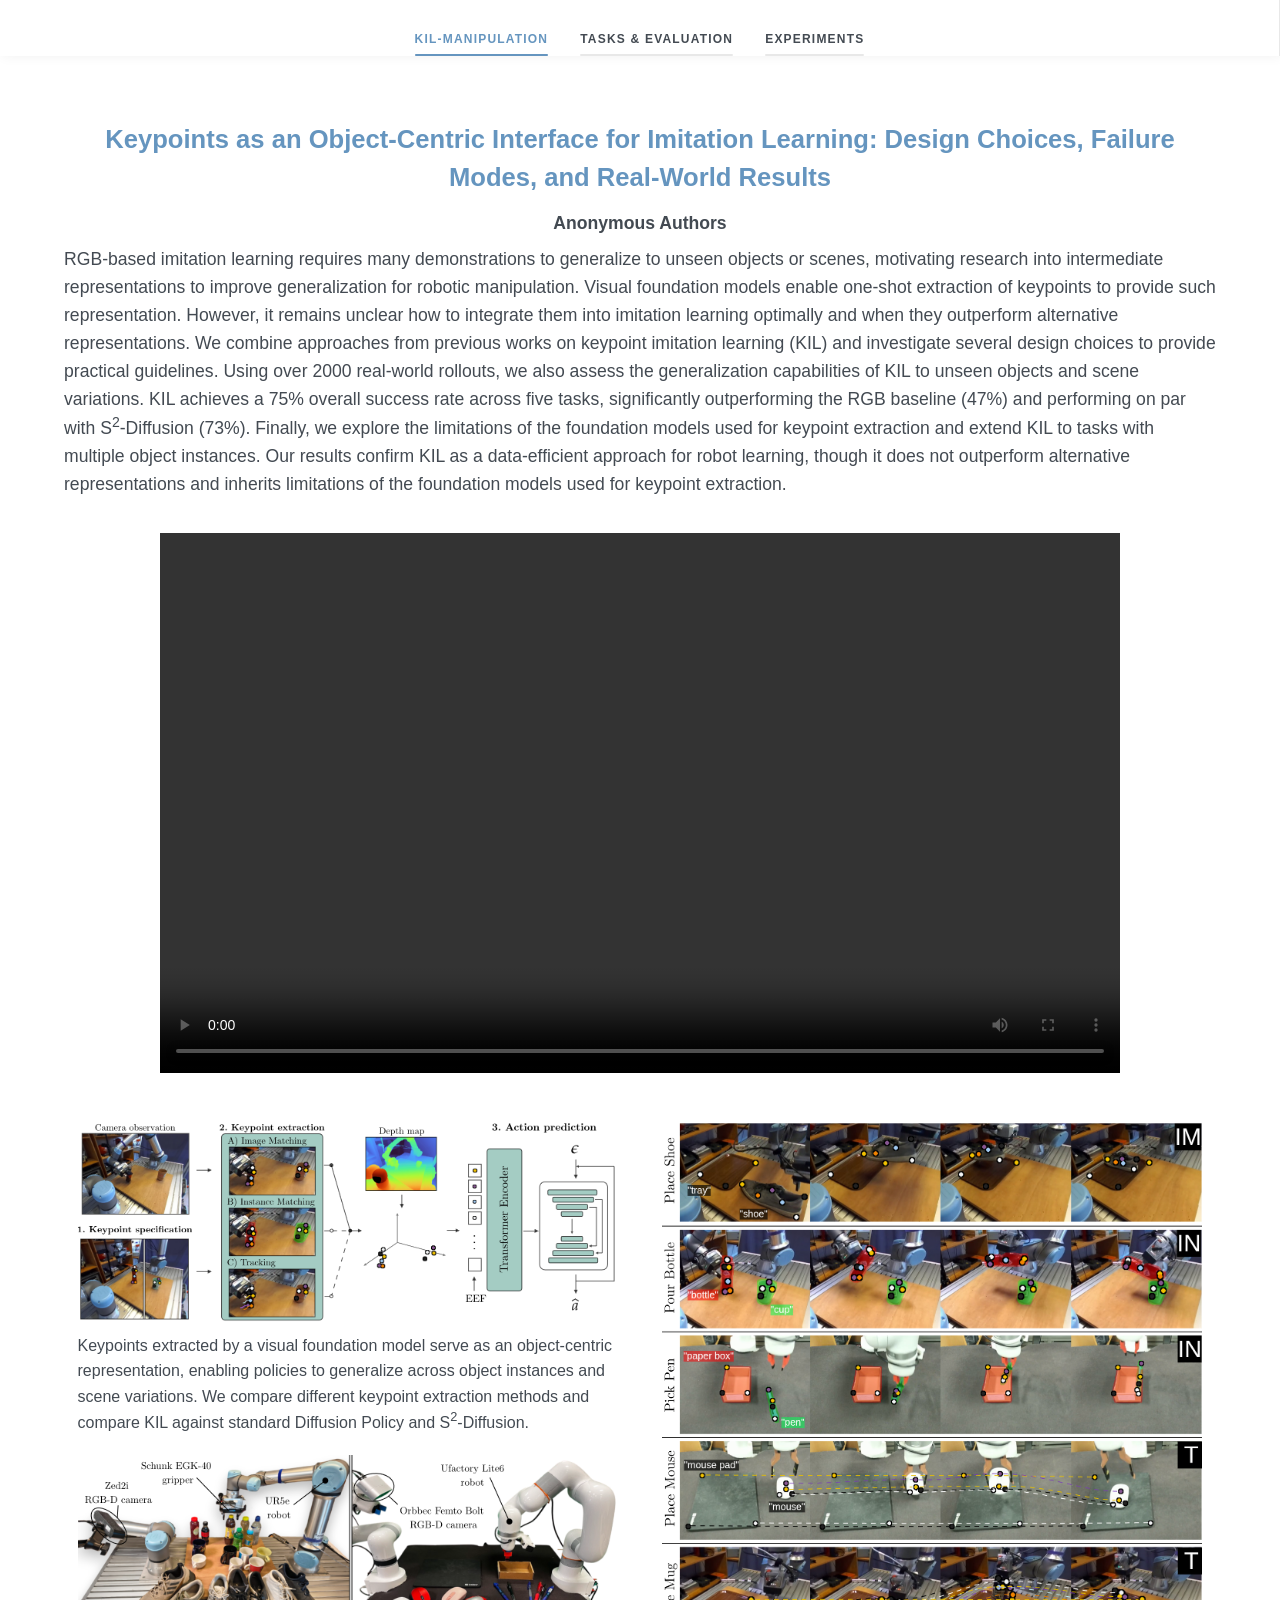
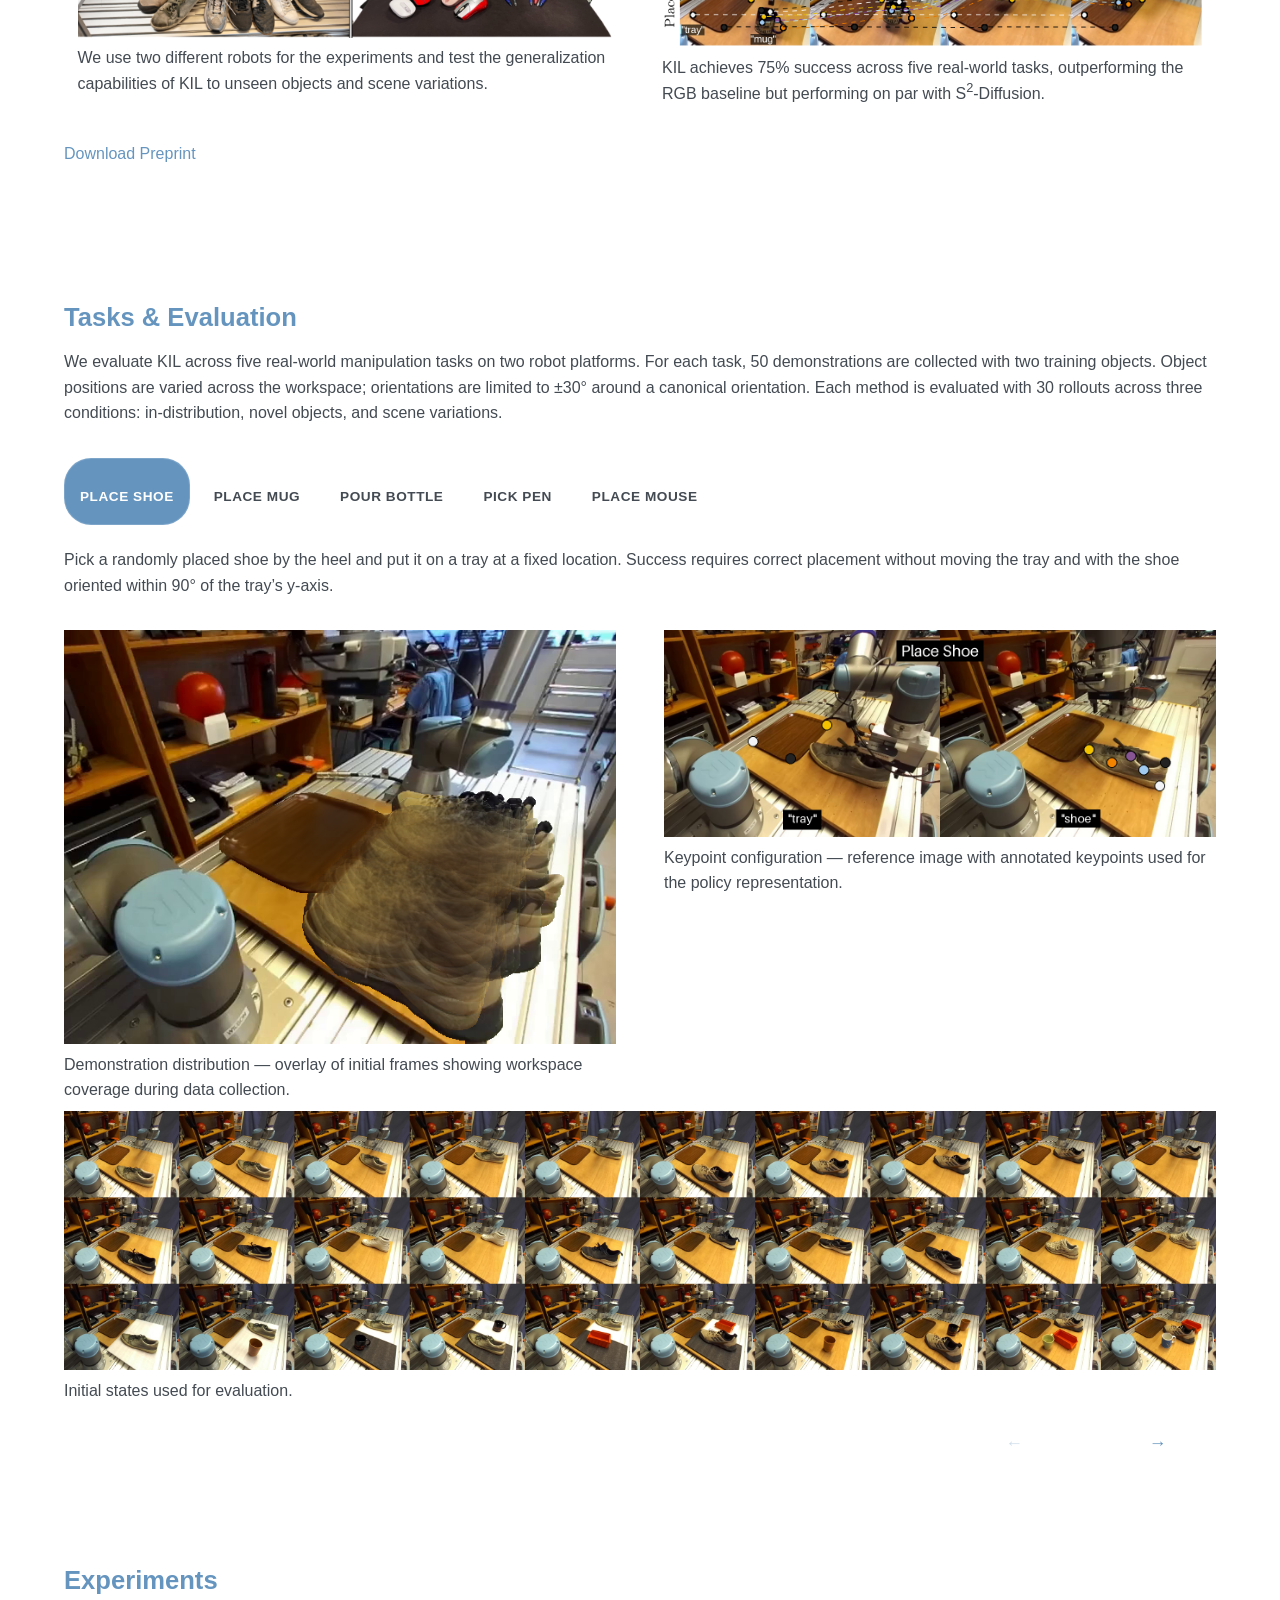
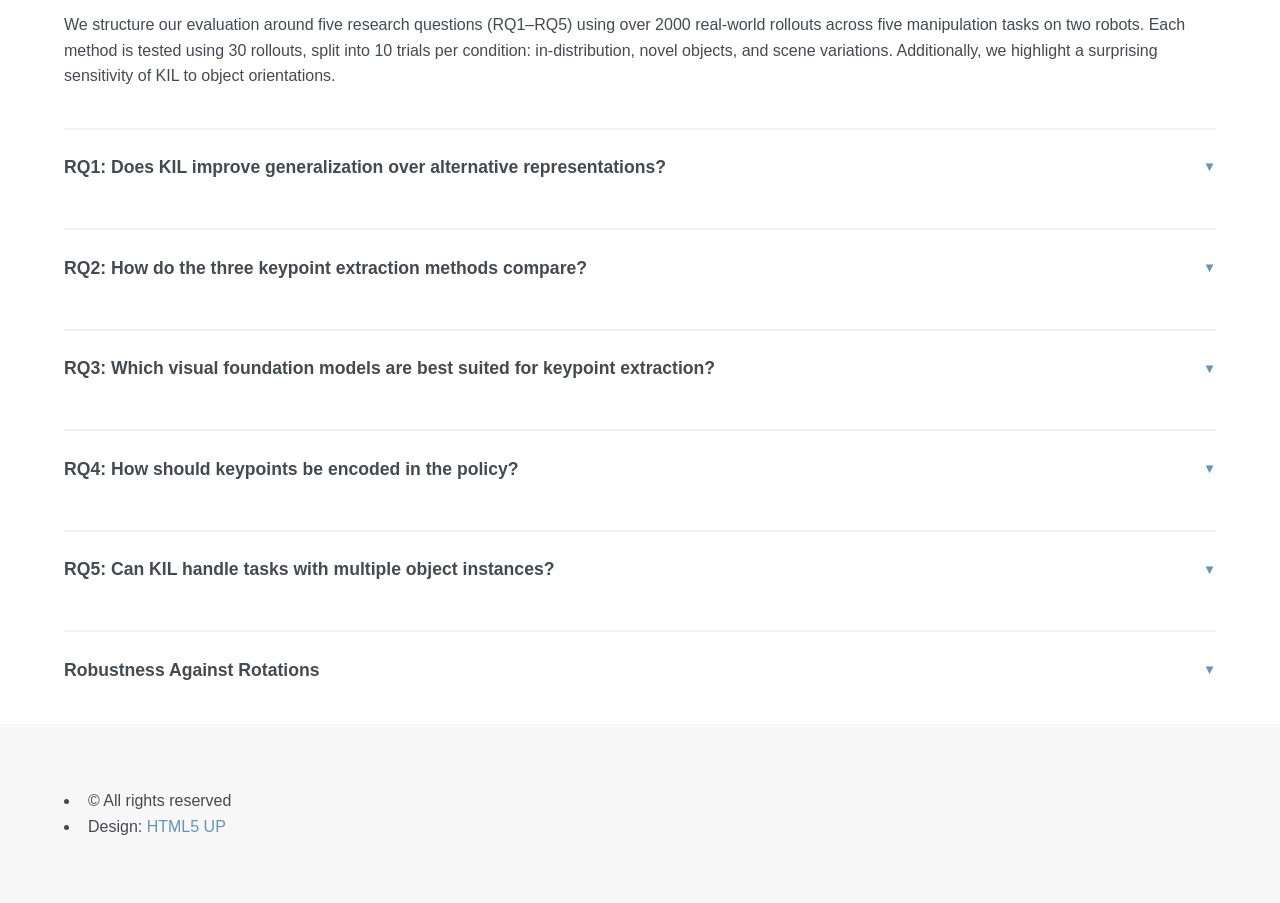
==== commit 2a2e2442: "fix experiment descriptions and video sizes for gdrive iframe" ====
--- a/index.html
+++ b/index.html
@@ -81,7 +81,7 @@
 				<section id="tasks" class="wrapper style2 fade-up">
 					<div class="inner">
 						<h2>Tasks &amp; Evaluation</h2>
-						<p>We evaluate KIL across five real-world manipulation tasks on two robot platforms. For each task, 50 demonstrations are collected with two training objects. Object positions are varied across the workspace; orientations are limited to ±30° around a canonical orientation. Each method is evaluated with 30 rollouts across three conditions: in-distribution (in), unseen objects (obj), and scene variations (s).</p>
+						<p>We evaluate KIL across five real-world manipulation tasks on two robot platforms. For each task, 50 demonstrations are collected with two training objects. Object positions are varied across the workspace; orientations are limited to ±30° around a canonical orientation. Each method is evaluated with 30 rollouts across three conditions: in-distribution, novel objects, and scene variations.</p>
 
 						<div class="task-slider">
 							<div class="task-tabs">
@@ -205,20 +205,20 @@
 					<section id="eval" class="wrapper style3 fade-up">
 						<div class="inner">
 							<h2>Experiments</h2>
-							<p>We structure our evaluation around five research questions (RQ1–RQ5) using over 2000 real-world rollouts across five manipulation tasks on two robots. Each method is tested using 30 rollouts, split into 10 trials per condition: in-distribution (in), unseen objects (obj), and scene variations (s).</p>
+							<p>We structure our evaluation around five research questions (RQ1–RQ5) using over 2000 real-world rollouts across five manipulation tasks on two robots. Each method is tested using 30 rollouts, split into 10 trials per condition: in-distribution, novel objects, and scene variations. Additionally, we highlight a surprising sensitivity of KIL to object orientations.</p>
 
 							<!-- RQ1 -->
 							<h3 id="rq1" class="rq-heading">RQ1: Does KIL improve generalization over alternative representations? <span class="rq-toggle">&#9660;</span></h3>
 							<div class="rq-content">
-							<p>We compare KIL against an RGB diffusion policy baseline and S²-Diffusion across five tasks and three evaluation conditions. IM = Image Matching, IN = Instance Matching, T = Tracking. Each cell shows successes out of 10 trials. KIL achieves 75% overall success—28 percentage points above the RGB baseline (47%)—while matching S²-Diffusion (73%). RGB collapses to just 10% on scene variations, while all KIL variants maintain 64–74% generalization. Tracking-based KIL shows the most consistent performance across in-distribution, object, and scene conditions.</p>
+							<p>We compare KIL against an RGB diffusion policy baseline and S²-Diffusion across five tasks and three evaluation conditions. KIL achieves 75% overall success, 28 percentage points above the RGB baseline (47%). S²-Diffusion (73%) performs on par with KIL. RGB collapses to just 10% on scene variations, which explains most of the performance gap.</p>
 							<div class="table-scroll">
 								<table class="results-table">
 									<thead>
 										<tr>
 											<th>Method</th>
-											<th>in (%)</th>
-											<th>obj (%)</th>
-											<th>s (%)</th>
+											<th>In-distribution (%)</th>
+											<th>Novel objects (%)</th>
+											<th>Scene variations (%)</th>
 											<th>Avg. (%)</th>
 											<th>95% CI</th>
 										</tr>
@@ -244,9 +244,9 @@
 									<thead>
 										<tr>
 											<th>Method</th>
-											<th>in (%)</th>
-											<th>obj (%)</th>
-											<th>s (%)</th>
+											<th>In-distribution (%)</th>
+											<th>Novel objects (%)</th>
+											<th>Scene variations (%)</th>
 											<th>Avg. (%)</th>
 											<th>95% CI</th>
 										</tr>
@@ -264,7 +264,7 @@
 							</div>
 							<h3 id="rq3" class="rq-heading">RQ3: Which visual foundation models are best suited for keypoint extraction? <span class="rq-toggle">&#9660;</span></h3>
 							<div class="rq-content">
-							<p>We evaluate three feature models—RADIOv2.5-B, DIFT (ensemble sizes 2 and 8), and DINOv3-B—across all extraction methods, tested on two tasks: Place Shoe and Place Mug. No single foundation model dominates across all extraction methods. RADIOv2.5-B is best for image matching (85%), while DIFT₂ works best for instance matching (80%). Feature model selection should be co-optimized with the chosen extraction method rather than treated as a universal hyperparameter.</p>
+							<p>We compare three feature models: RADIOv2.5-B, DIFT (ensemble sizes 2 and 8) and DINOv3-B. We evaluate them across all keypoint extraction methods, and test on two tasks: Place Shoe and Place Mug. The performance of all foundation models is similar, but RADIOv2.5-B performs best for image matching, while DIFT₂ works best for instance matching and tracking.</p>
 							<div class="table-scroll">
 								<table class="results-table">
 									<thead>
@@ -322,7 +322,7 @@
 							</div>
 							<h3 id="rq4" class="rq-heading">RQ4: How should keypoints be encoded in the policy? <span class="rq-toggle">&#9660;</span></h3>
 							<div class="rq-content">
-							<p>We compare four encoder configurations on Place Shoe and Place Mug, testing whether architectural complexity in the keypoint encoder improves policy performance. Our transformer encoder matches the no-encoder baseline (85%), providing no benefit from architectural complexity. Data augmentation is essential: adding similarity scores without augmentation causes near-total failure (7%). Practitioners can safely use simple concatenation without any loss of performance.</p>
+							<p>We compare four options for encoding the keypoints before passing them to the diffusion action head on Place Shoe and Place Mug. Our transformer encoder matches the no-encoder baseline (85%). We also try adding the similarity scores from the keypoint matching, but find this to performancy very poorly when combined with augmentations, pressumably due to overfitting on the similarity scores. We therefore do not recommend using similarity scores to encode the keypoints.</p>
 							<div class="table-scroll">
 								<table class="results-table">
 									<thead>
@@ -335,8 +335,8 @@
 									<tbody>
 										<tr><td>None (concatenation)</td><td>85%</td><td>[73, 93]</td></tr>
 										<tr><td>Ours</td><td>85%</td><td>[73, 93]</td></tr>
-										<tr><td>Ours + similarity scores − augmentation</td><td>7%</td><td>[2, 16]</td></tr>
-										<tr><td>Ours + similarity scores</td><td>65%</td><td>[52, 77]</td></tr>
+										<tr><td>Ours + similarity scores</td><td>7%</td><td>[2, 16]</td></tr>
+										<tr><td>Ours + similarity scores - augmentation</td><td>65%</td><td>[52, 77]</td></tr>
 									</tbody>
 								</table>
 							</div>
@@ -346,7 +346,7 @@
 							</div>
 							<h3 id="rq5" class="rq-heading">RQ5: Can KIL handle tasks with multiple object instances? <span class="rq-toggle">&#9660;</span></h3>
 							<div class="rq-content">
-							<p>We extend KIL to tasks involving two instances of the same object category: placing two shoes and picking two pens, comparing against RGB and S²-Diffusion baselines. KIL (IM) achieves the best multi-instance performance (63%), outperforming RGB (48%) and S²-Diffusion (58%). Object-centric keypoints naturally disambiguate same-category instances, though overall performance is lower than single-object tasks, reflecting the added complexity of coordinating actions for two objects.</p>
+							<p>We extend KIL to tasks involving two instances of the same object category. We refer to the paper for details on the changes made to the model and pipeline. We test on two tasks: placing two shoes and picking two pens, comparing against RGB and S²-Diffusion baselines. KIL performs on par with S²-Diffusion, and outperforms RGB, similar to the single-object tasks in RQ1.</p>
 							<div class="table-scroll">
 								<table class="results-table">
 									<thead>
@@ -373,7 +373,7 @@
 							</div>
 							<h3 id="rotation" class="rq-heading">Robustness Against Rotations <span class="rq-toggle">&#9660;</span></h3>
 							<div class="rq-content">
-							<p>We test sensitivity to initial object orientation by comparing performance under ±30° vs ±180° rotation ranges on Place Mouse and Pick Pen. KIL is not rotation-robust: image matching drops 55 percentage points under large rotations (77% → 35%), compared to just 10 pp for RGB. This is a fundamental limitation inherited from the visual foundation models used for keypoint extraction, which fail to establish reliable correspondences when objects are rotated beyond approximately 30°.</p>
+							<p>We test sensitivity to initial object orientation by comparing performance under ±30° (default used in all other experiments) vs ±180° object rotation ranges on Place Mouse and Pick Pen. KIL is not rotation-robust: image matching drops 55 percentage points under large rotations (77% → 35%), compared to just 10 pp for RGB. This is a fundamental limitation inherited from the visual foundation models used for keypoint extraction, which fail to establish reliable correspondences when objects are significantly rotated.</p>
 							<div class="table-scroll">
 								<table class="results-table">
 									<thead>
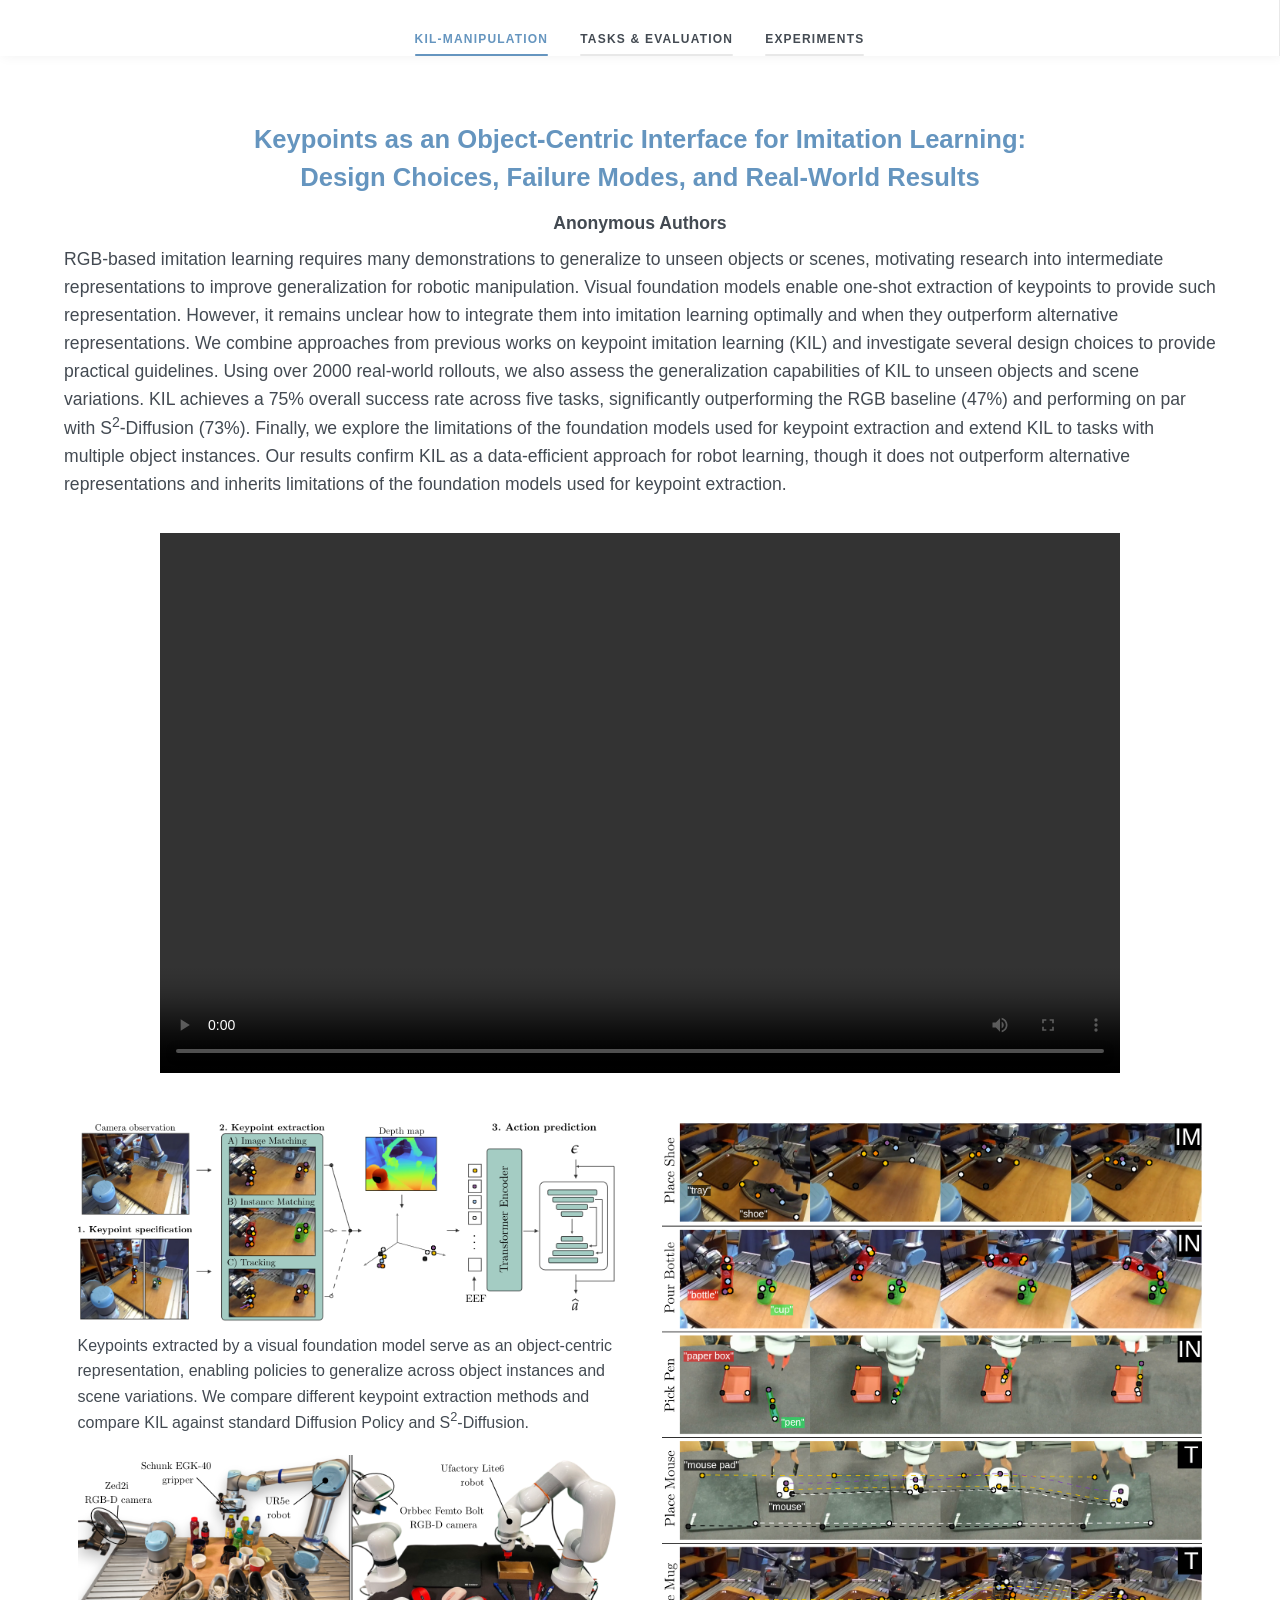
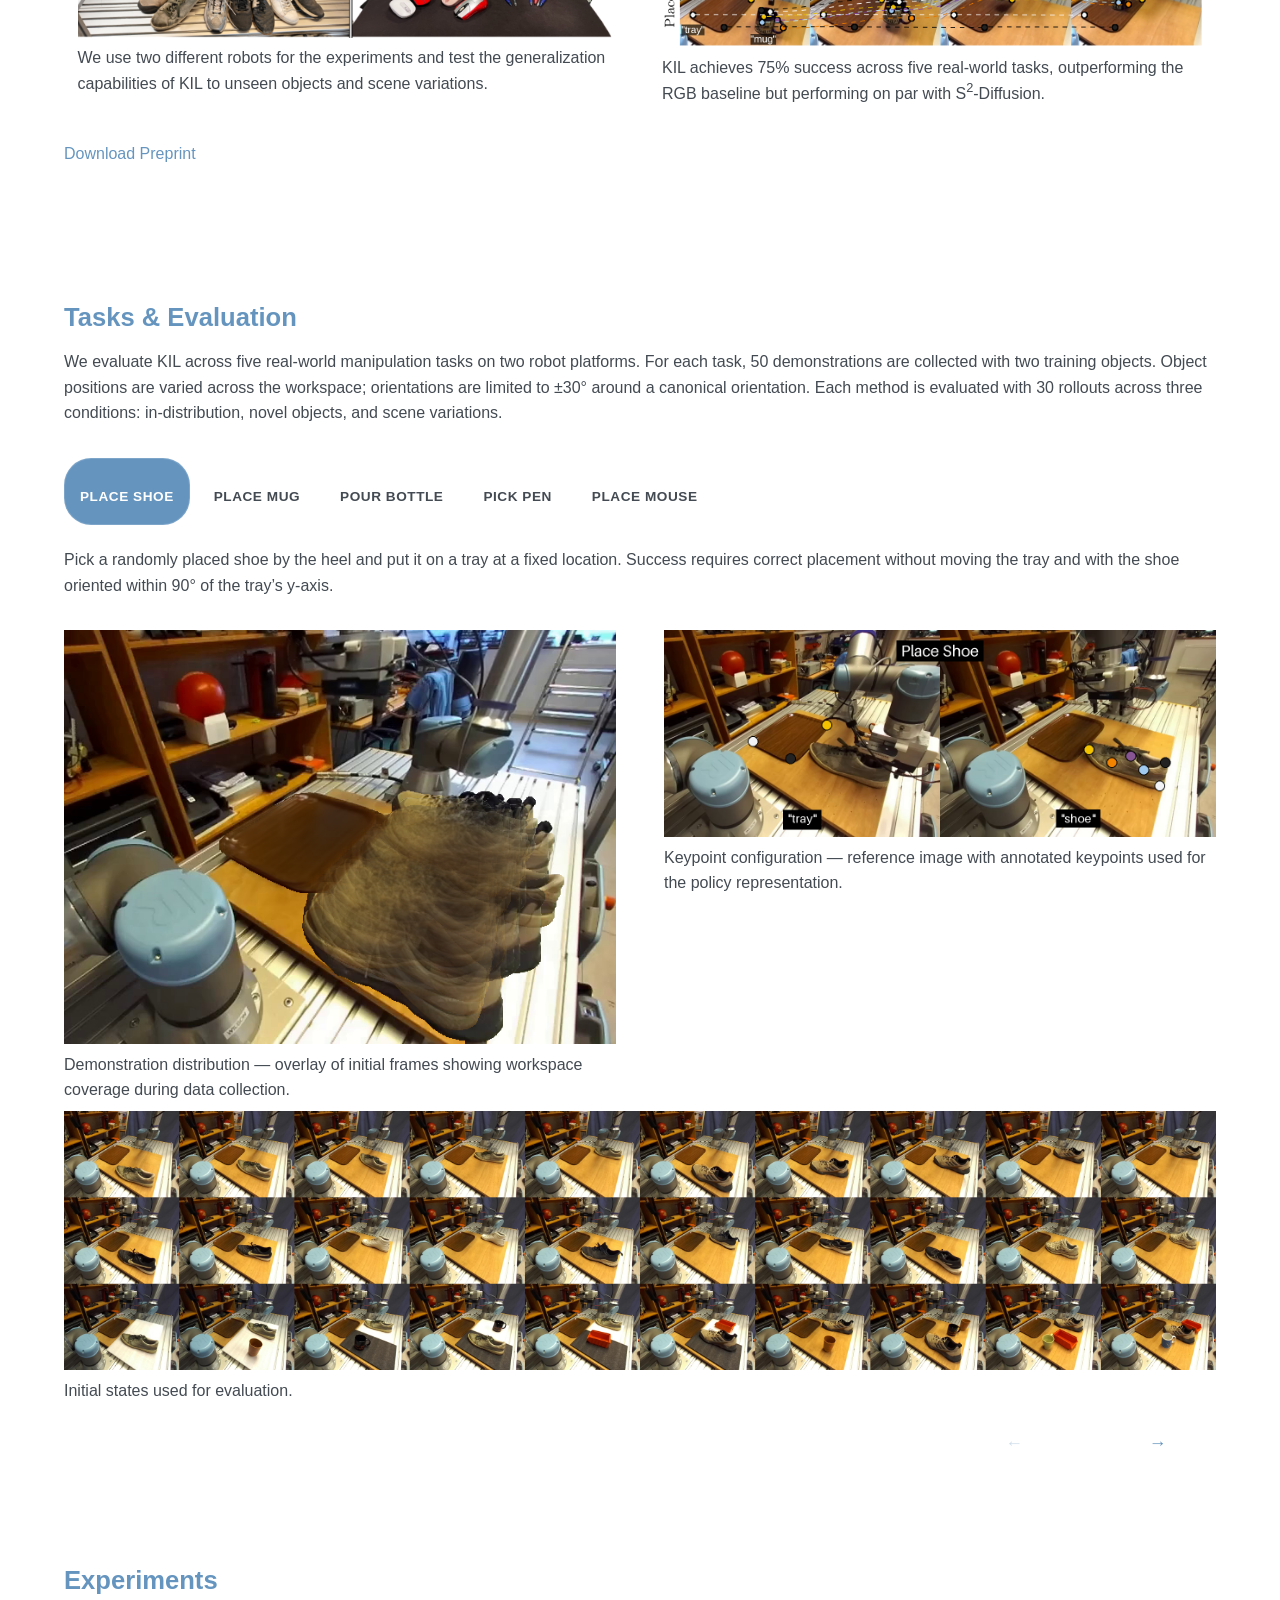
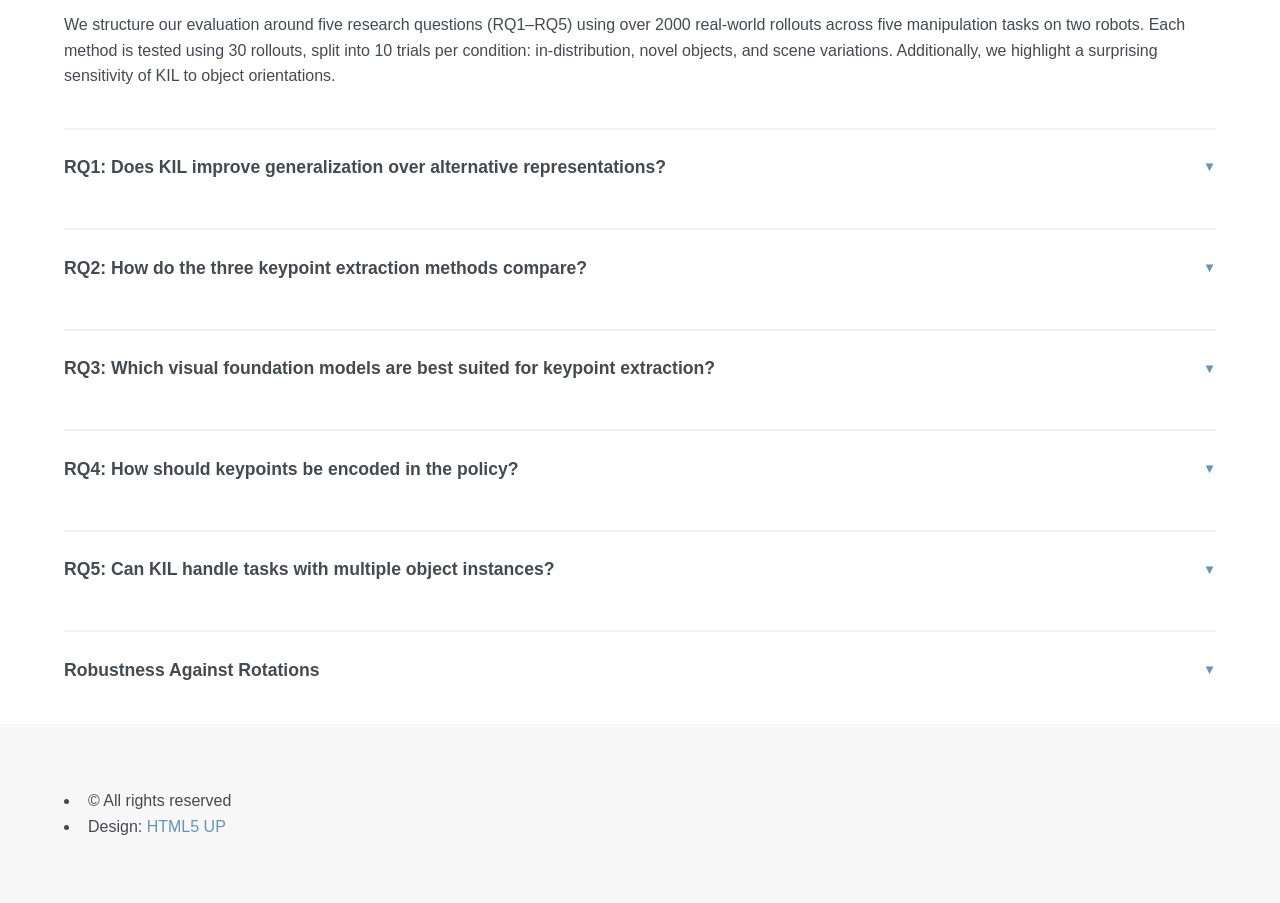
==== commit 3acb7b2b: "linebreak in title" ====
--- a/index.html
+++ b/index.html
@@ -37,7 +37,7 @@
 				<!-- Intro -->
 					<section id="intro" class="wrapper style1 fullscreen fade-up">
 						<div class="inner">
-							<h2>Keypoints as an Object-Centric Interface for Imitation Learning: Design Choices, Failure Modes, and Real-World Results</h2>
+							<h2>Keypoints as an Object-Centric Interface for Imitation Learning: <br> Design Choices, Failure Modes, and Real-World Results</h2>
 							<h3>Anonymous Authors</h3>
 							<p>
 								RGB-based imitation learning requires many demonstrations to generalize to unseen objects or scenes, motivating research into intermediate representations to improve generalization for robotic manipulation.
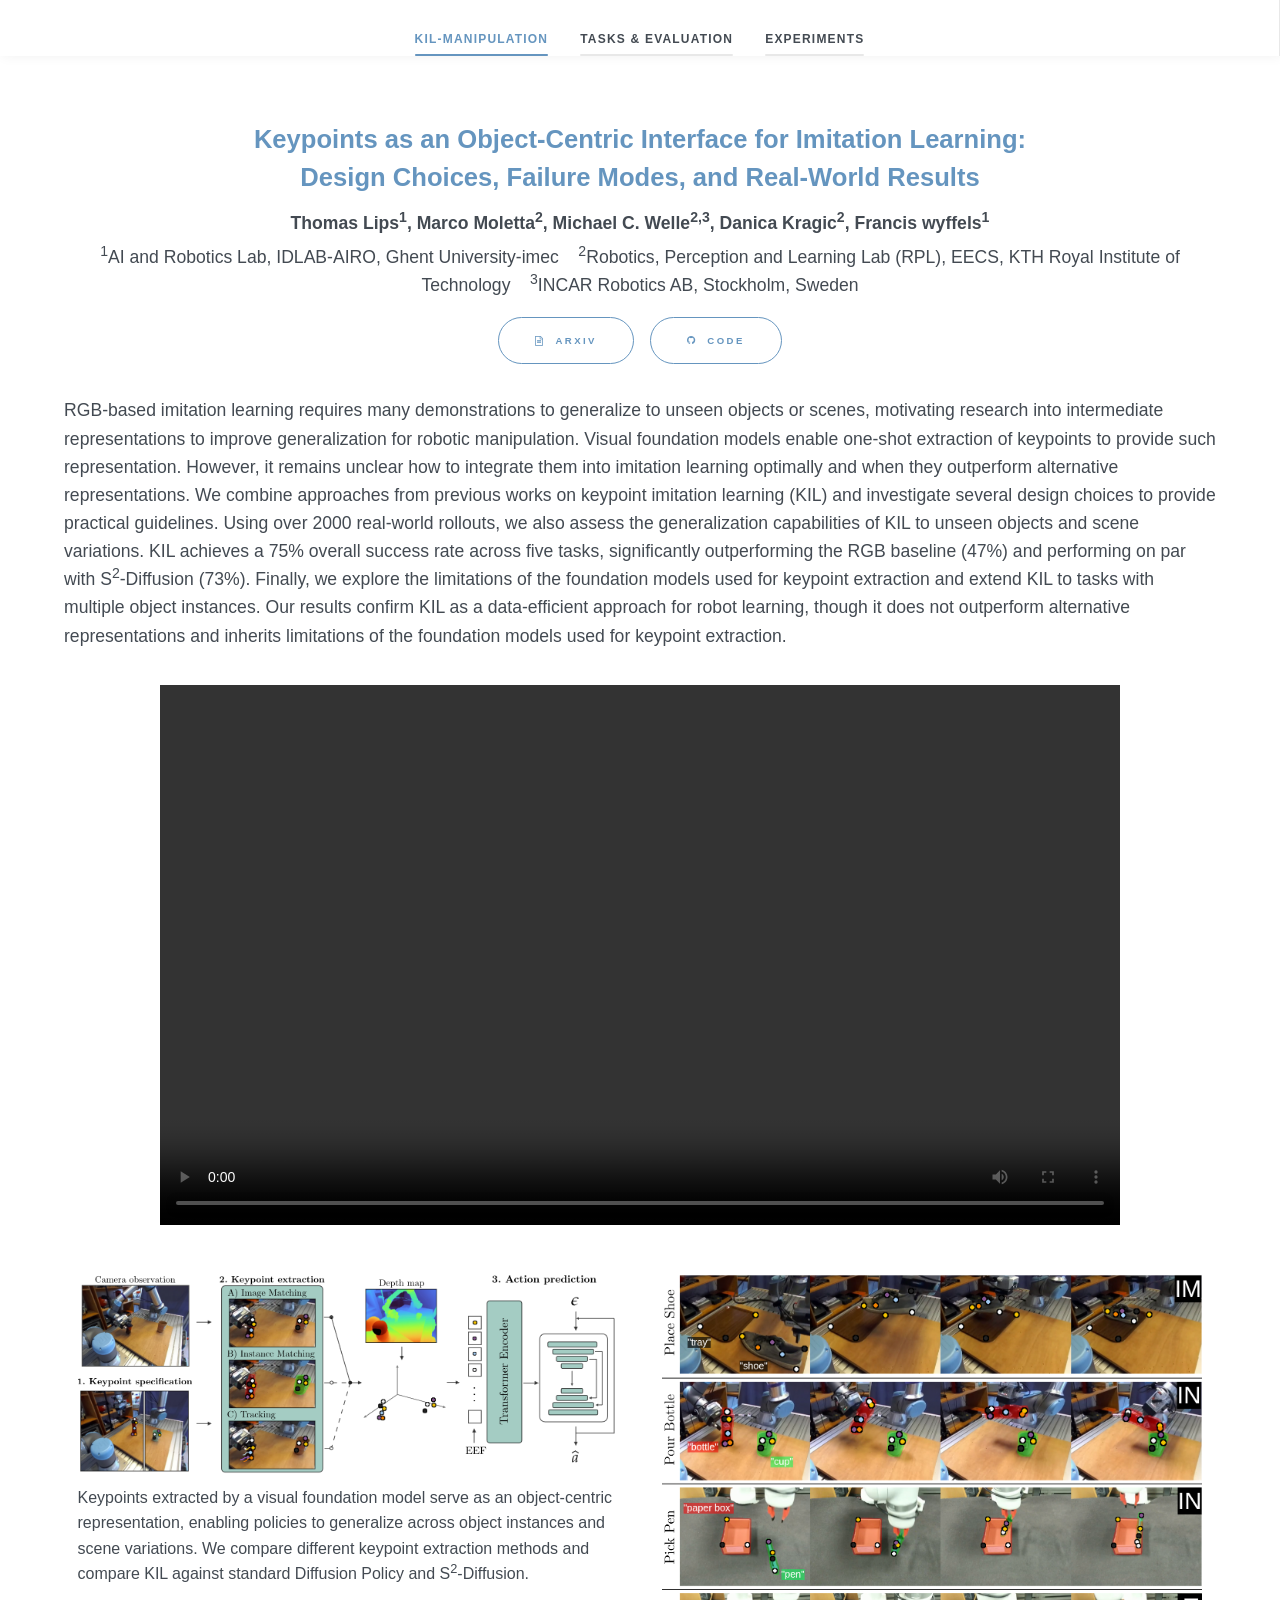
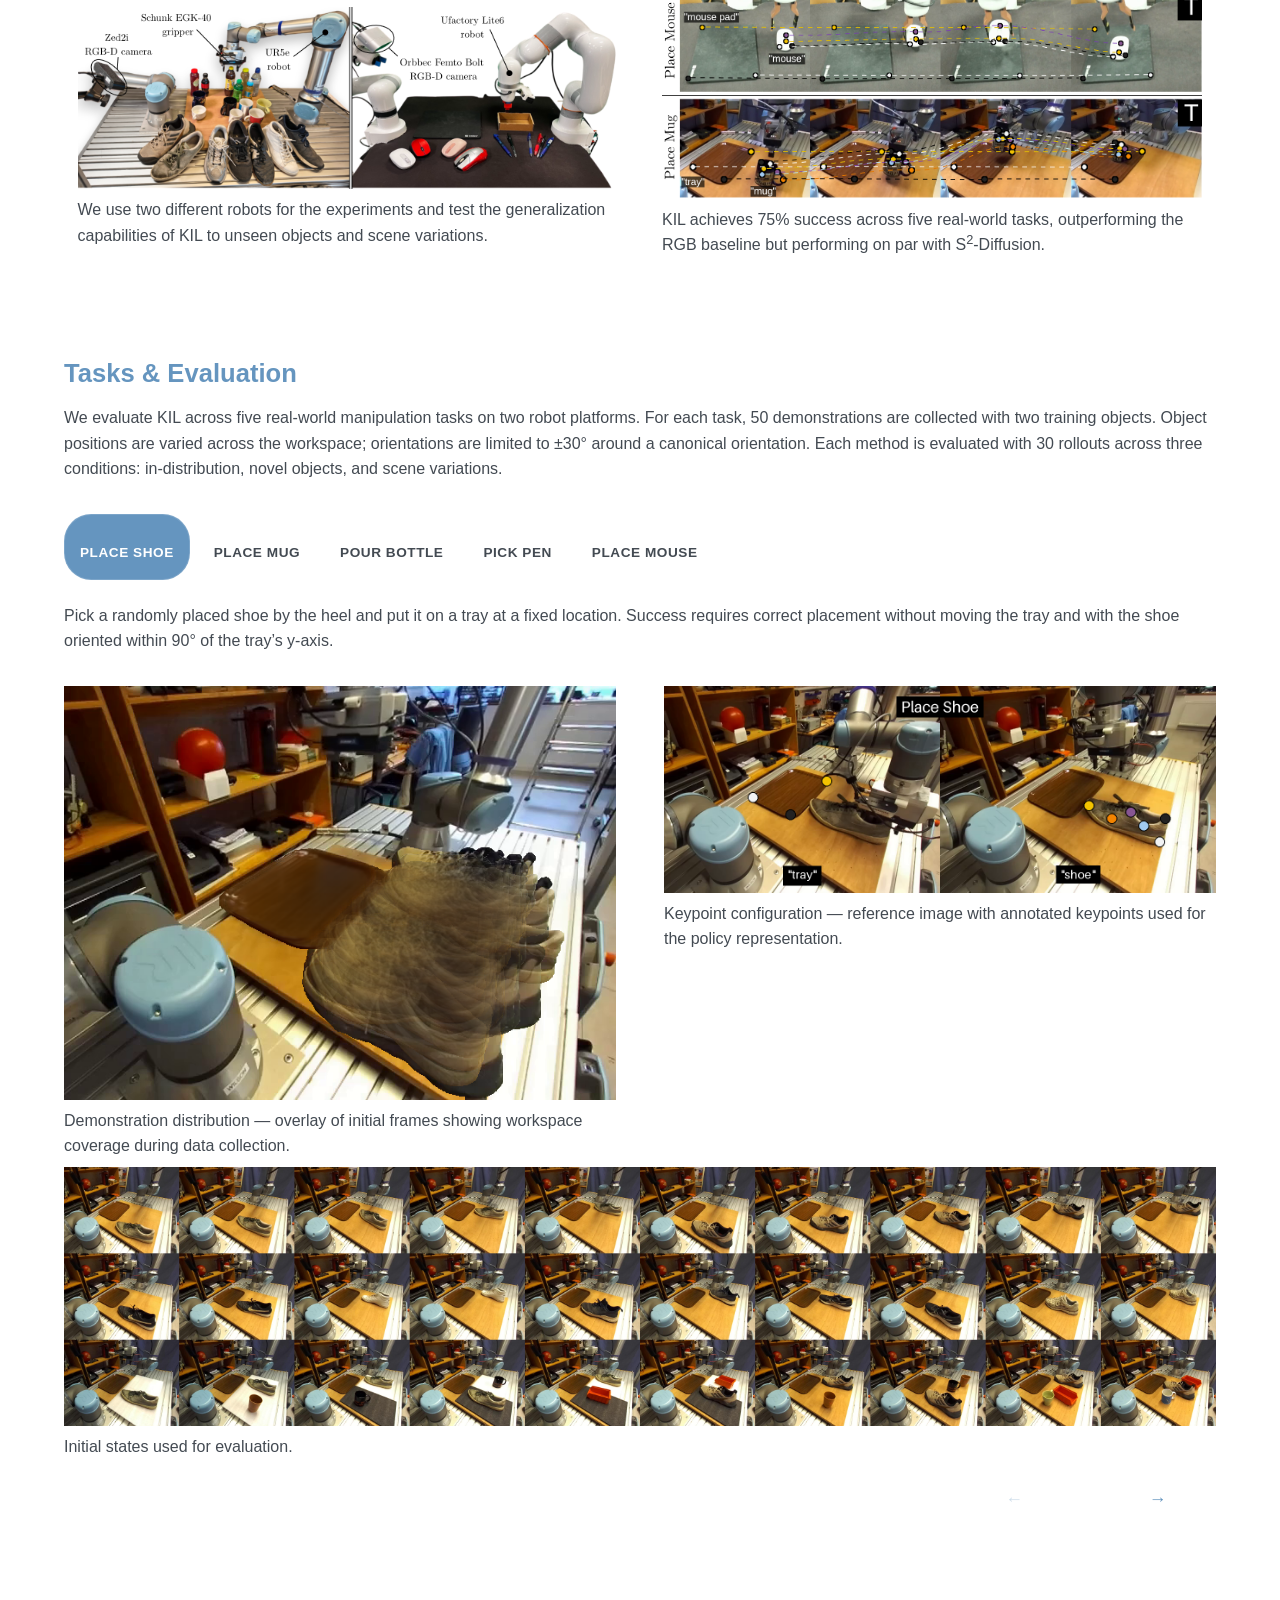
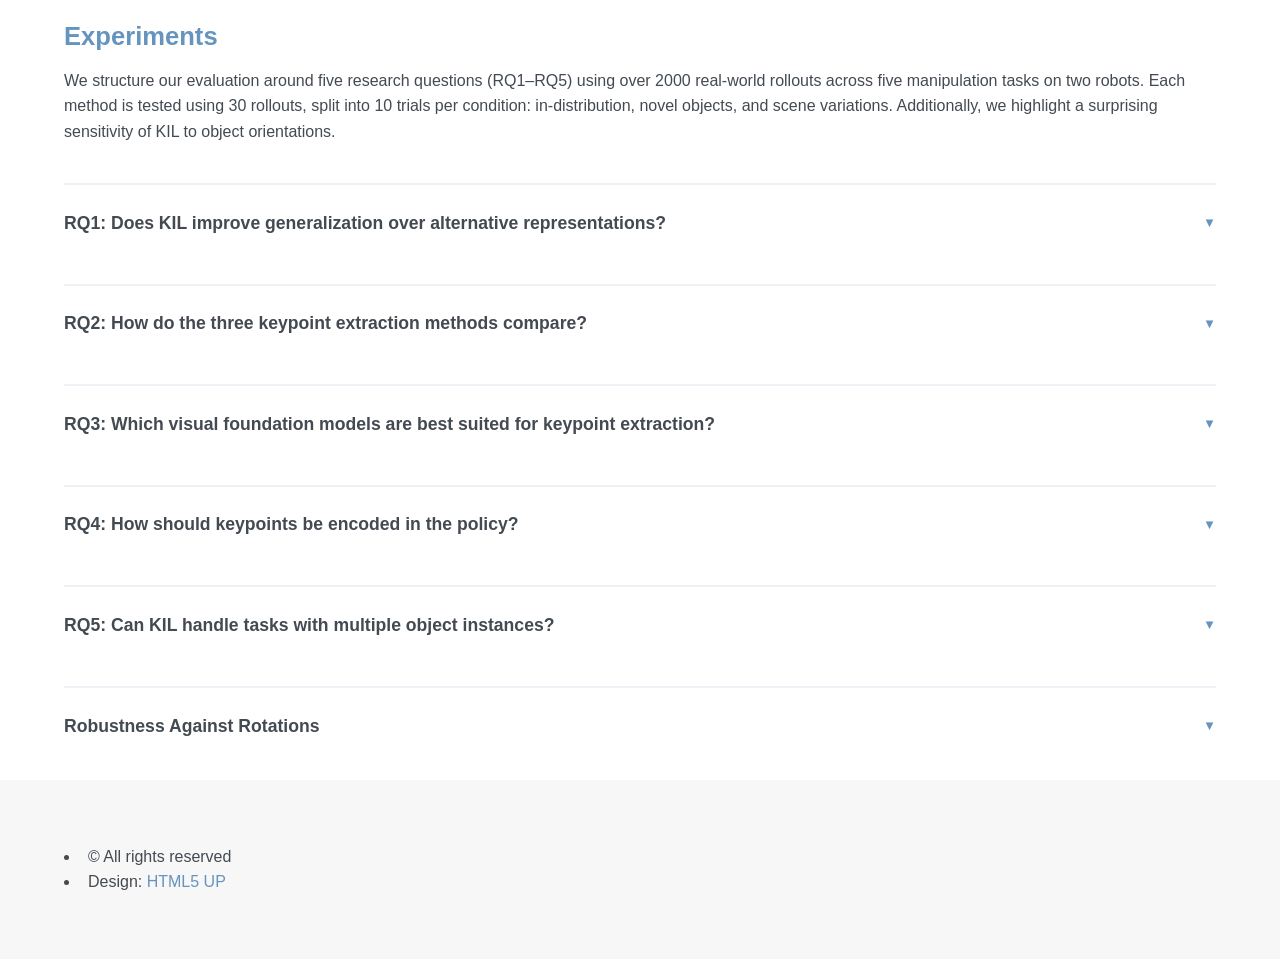
==== commit 5d63c238: "add authors, affiliations, and arXiv/Code buttons Co-Authored-By: Claude Opus 4.7 (1M context) <nore" ====
--- a/index.html
+++ b/index.html
@@ -38,7 +38,22 @@
 					<section id="intro" class="wrapper style1 fullscreen fade-up">
 						<div class="inner">
 							<h2>Keypoints as an Object-Centric Interface for Imitation Learning: <br> Design Choices, Failure Modes, and Real-World Results</h2>
-							<h3>Anonymous Authors</h3>
+							<h3 class="authors">
+								Thomas Lips<sup>1</sup>,
+								Marco Moletta<sup>2</sup>,
+								Michael C. Welle<sup>2,3</sup>,
+								Danica Kragic<sup>2</sup>,
+								Francis wyffels<sup>1</sup>
+							</h3>
+							<p class="affiliations">
+								<sup>1</sup>AI and Robotics Lab, IDLAB-AIRO, Ghent University-imec &nbsp;&nbsp;
+								<sup>2</sup>Robotics, Perception and Learning Lab (RPL), EECS, KTH Royal Institute of Technology &nbsp;&nbsp;
+								<sup>3</sup>INCAR Robotics AB, Stockholm, Sweden
+							</p>
+							<div class="paper-links">
+								<a class="button mybutton" href="https://arxiv.org/abs/2605.26649" target="_blank"><i class="fa fa-file-text-o"></i>&nbsp; arXiv</a>
+								<a class="button mybutton" href="#"><i class="fa fa-github"></i>&nbsp; Code</a>
+							</div>
 							<p>
 								RGB-based imitation learning requires many demonstrations to generalize to unseen objects or scenes, motivating research into intermediate representations to improve generalization for robotic manipulation.
 								Visual foundation models enable one-shot extraction of keypoints to provide such representation. However, it remains unclear how to integrate them into imitation learning optimally and when they outperform alternative representations.
@@ -70,9 +85,6 @@
 									<figcaption>KIL achieves 75% success across five real-world tasks, outperforming the RGB baseline but performing on par with S<sup>2</sup>-Diffusion.</figcaption>
 								</figure>
 							</div>
-							<p> </p>
-							<a href="files/TODO.pdf" target="_blank" download="files/TODO.pdf">Download Preprint</a>
-							<p> </p>
 						</div>
 					</section>
 
--- a/assets/css/custom.css
+++ b/assets/css/custom.css
@@ -138,6 +138,27 @@
 	border-color: #6595BF !important;
 }
 
+/* ── Paper links (arXiv / preprint) ── */
+.paper-links {
+	display: flex;
+	flex-wrap: wrap;
+	justify-content: center;
+	gap: 1em;
+	margin: 1em 0 2em;
+}
+
+/* ── Authors & affiliations ── */
+h3.authors {
+	text-align: center;
+	margin-bottom: 0.4em;
+}
+.affiliations {
+	text-align: center;
+	font-size: 0.9em;
+	color: #555;
+	margin-bottom: 1em;
+}
+
 /* ── Task slider ── */
 .task-slider {
 	margin-top: 1.5em;
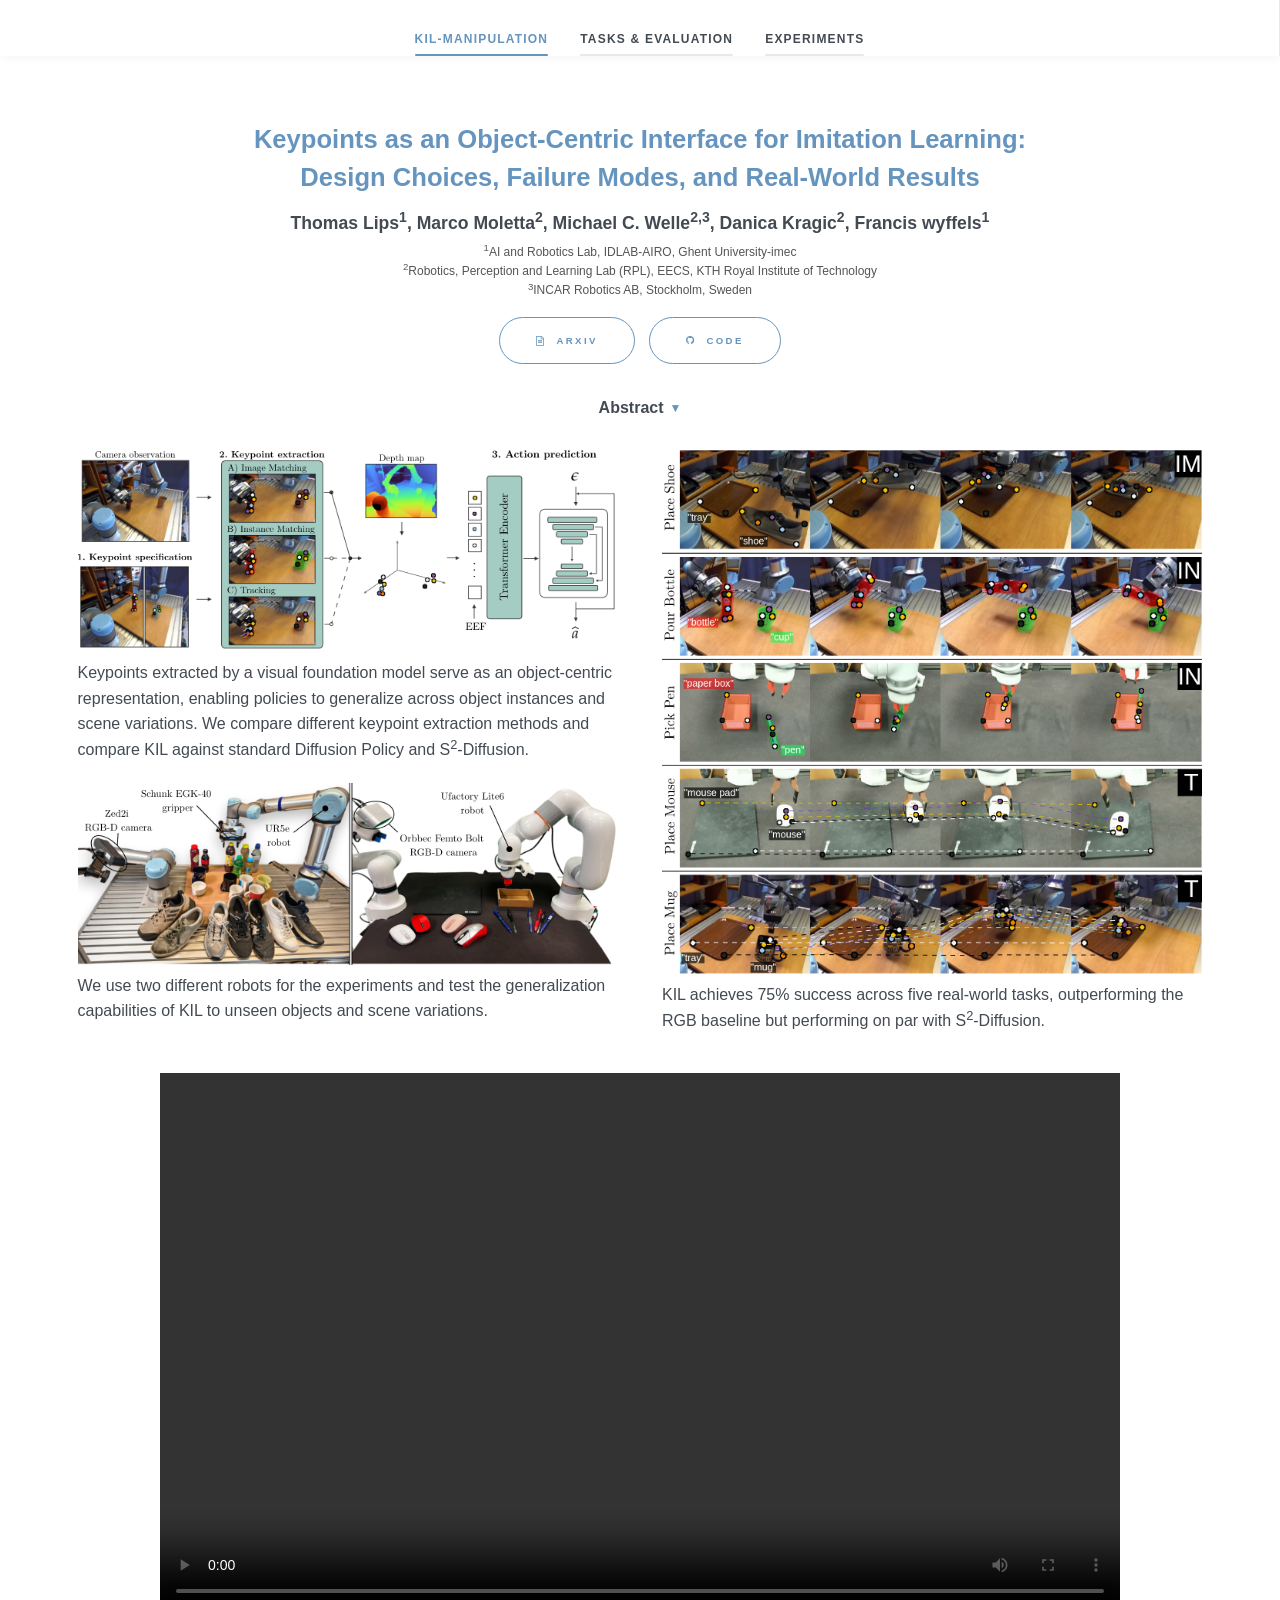
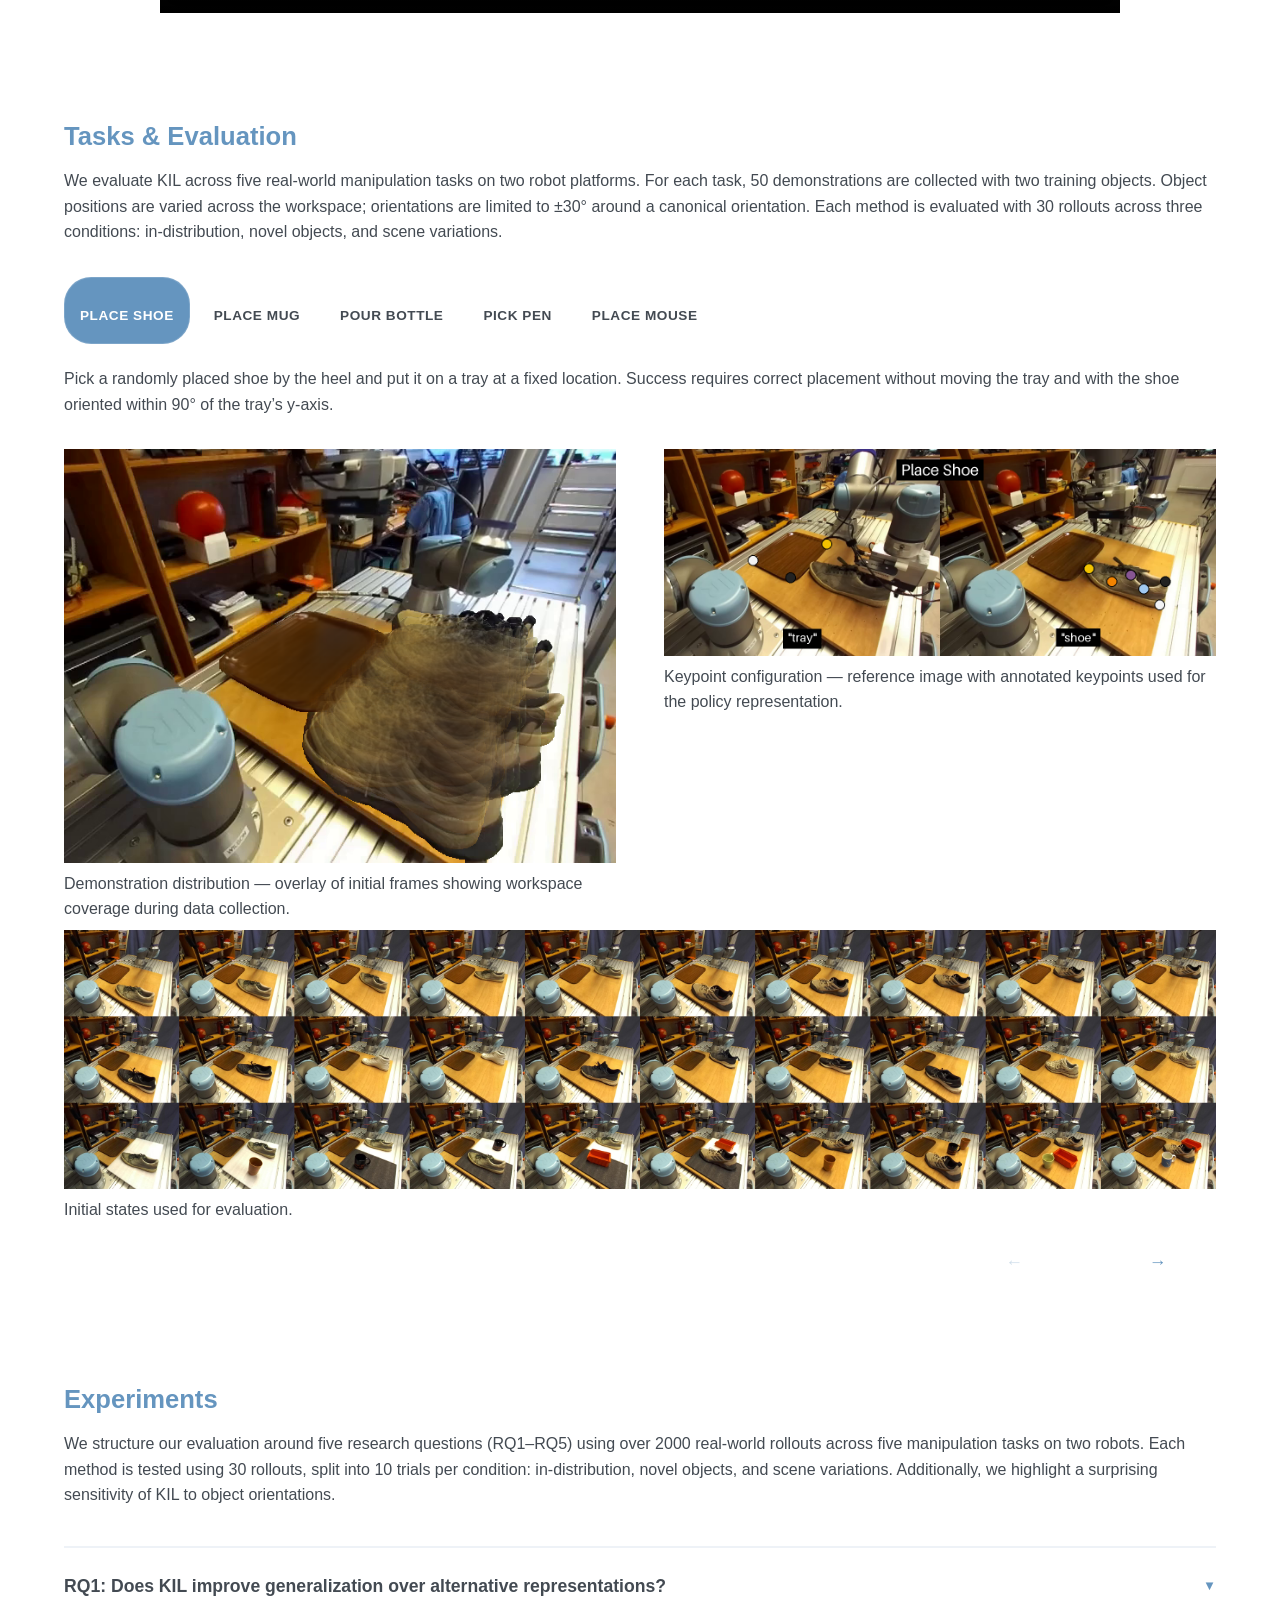
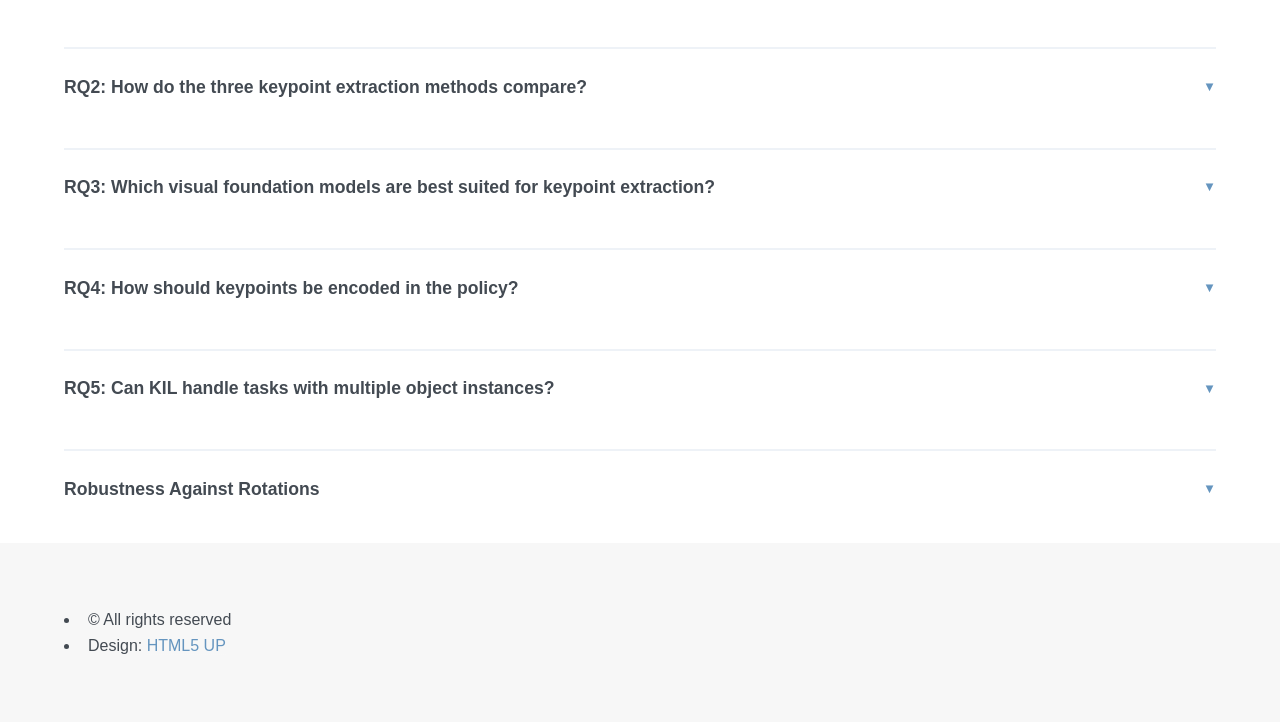
==== commit 3ce96272: "add authors, affiliations, abstract dropdown; reorder figures and video" ====
--- a/index.html
+++ b/index.html
@@ -46,29 +46,23 @@
 								Francis wyffels<sup>1</sup>
 							</h3>
 							<p class="affiliations">
-								<sup>1</sup>AI and Robotics Lab, IDLAB-AIRO, Ghent University-imec &nbsp;&nbsp;
-								<sup>2</sup>Robotics, Perception and Learning Lab (RPL), EECS, KTH Royal Institute of Technology &nbsp;&nbsp;
+								<sup>1</sup>AI and Robotics Lab, IDLAB-AIRO, Ghent University-imec<br>
+								<sup>2</sup>Robotics, Perception and Learning Lab (RPL), EECS, KTH Royal Institute of Technology<br>
 								<sup>3</sup>INCAR Robotics AB, Stockholm, Sweden
 							</p>
 							<div class="paper-links">
 								<a class="button mybutton" href="https://arxiv.org/abs/2605.26649" target="_blank"><i class="fa fa-file-text-o"></i>&nbsp; arXiv</a>
 								<a class="button mybutton" href="#"><i class="fa fa-github"></i>&nbsp; Code</a>
 							</div>
-							<p>
-								RGB-based imitation learning requires many demonstrations to generalize to unseen objects or scenes, motivating research into intermediate representations to improve generalization for robotic manipulation.
-								Visual foundation models enable one-shot extraction of keypoints to provide such representation. However, it remains unclear how to integrate them into imitation learning optimally and when they outperform alternative representations.
-								We combine approaches from previous works on keypoint imitation learning (KIL) and investigate several design choices to provide practical guidelines. Using over 2000 real-world rollouts, we also assess the generalization capabilities of KIL to unseen objects and scene variations. KIL achieves a 75% overall success rate across five tasks, significantly outperforming the RGB baseline (47%) and performing on par with S<sup>2</sup>-Diffusion (73%). Finally, we explore the limitations of the foundation models used for keypoint extraction and extend KIL to tasks with multiple object instances.
-								Our results confirm KIL as a data-efficient approach for robot learning, though it does not outperform alternative representations and inherits limitations of the foundation models used for keypoint extraction.
-							</p>
-							<div class="row" style="justify-content: center;">
-								<div class="video-container">
-								    <video width="960" height="540" controls>
-								        <source src="videos/iros_1minute.mp4" type="video/mp4">
-								        Your browser does not support the video tag.
-								    </video>
-								</div>
-							</div>
-							<div style="margin-top: 2.5em;"></div>
+							<h4 class="rq-heading abstract-heading">Abstract <span class="rq-toggle">&#9660;</span></h4>
+							<div class="rq-content">
+								<p>
+									RGB-based imitation learning requires many demonstrations to generalize to unseen objects or scenes, motivating research into intermediate representations to improve generalization for robotic manipulation.
+									Visual foundation models enable one-shot extraction of keypoints to provide such representation. However, it remains unclear how to integrate them into imitation learning optimally and when they outperform alternative representations.
+									We combine approaches from previous works on keypoint imitation learning (KIL) and investigate several design choices to provide practical guidelines. Using over 2000 real-world rollouts, we also assess the generalization capabilities of KIL to unseen objects and scene variations. KIL achieves a 75% overall success rate across five tasks, significantly outperforming the RGB baseline (47%) and performing on par with S<sup>2</sup>-Diffusion (73%). Finally, we explore the limitations of the foundation models used for keypoint extraction and extend KIL to tasks with multiple object instances.
+									Our results confirm KIL as a data-efficient approach for robot learning, though it does not outperform alternative representations and inherits limitations of the foundation models used for keypoint extraction.
+								</p>
+							</div>
 							<div class="row" style="justify-content: center; gap: 20px; margin-top: 20px;">
 								<div style="width: 48%; display: flex; flex-direction: column; gap: 20px;">
 									<figure style="margin: 0;">
@@ -84,6 +78,15 @@
 									<img src="images/first_page_success.png" style="width: 100%;" />
 									<figcaption>KIL achieves 75% success across five real-world tasks, outperforming the RGB baseline but performing on par with S<sup>2</sup>-Diffusion.</figcaption>
 								</figure>
+							</div>
+							<div style="margin-top: 2.5em;"></div>
+							<div class="row" style="justify-content: center;">
+								<div class="video-container">
+								    <video width="960" height="540" controls>
+								        <source src="videos/iros_1minute.mp4" type="video/mp4">
+								        Your browser does not support the video tag.
+								    </video>
+								</div>
 							</div>
 						</div>
 					</section>
--- a/assets/css/custom.css
+++ b/assets/css/custom.css
@@ -140,11 +140,12 @@
 
 /* ── Paper links (arXiv / preprint) ── */
 .paper-links {
-	display: flex;
-	flex-wrap: wrap;
-	justify-content: center;
-	gap: 1em;
+	width: 100%;
+	text-align: center;
 	margin: 1em 0 2em;
+}
+.paper-links .button {
+	margin: 0 0.5em;
 }
 
 /* ── Authors & affiliations ── */
@@ -153,9 +154,9 @@
 	margin-bottom: 0.4em;
 }
 .affiliations {
-	text-align: center;
-	font-size: 0.9em;
-	color: #555;
+	text-align: center !important;
+	font-size: 0.75em !important;
+	color: #555 !important;
 	margin-bottom: 1em;
 }
 
@@ -266,3 +267,12 @@
 	max-height: 4000px;
 	opacity: 1;
 }
+.rq-heading.abstract-heading {
+	margin-top: 0.5em;
+	padding-top: 0;
+	border-top: none;
+	justify-content: center;
+}
+.rq-heading.abstract-heading .rq-toggle {
+	margin-left: 0.5em;
+}
